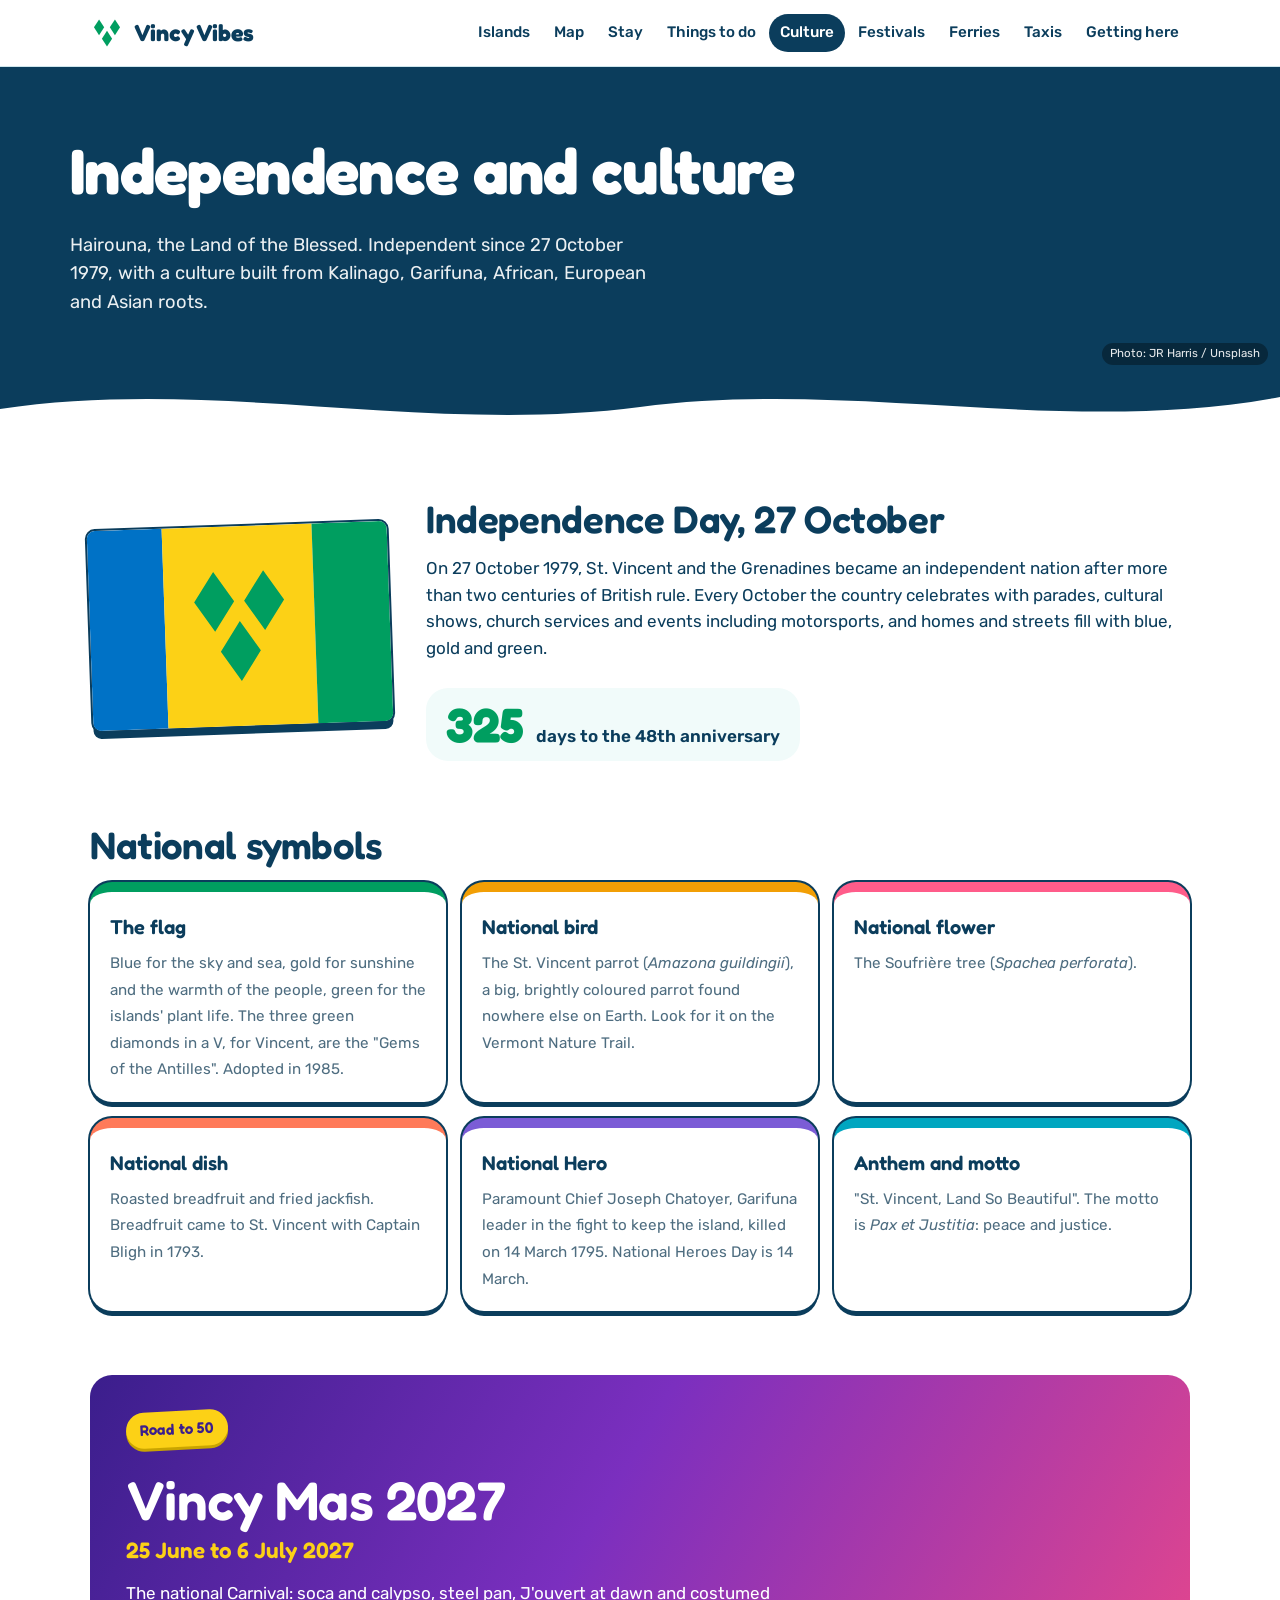
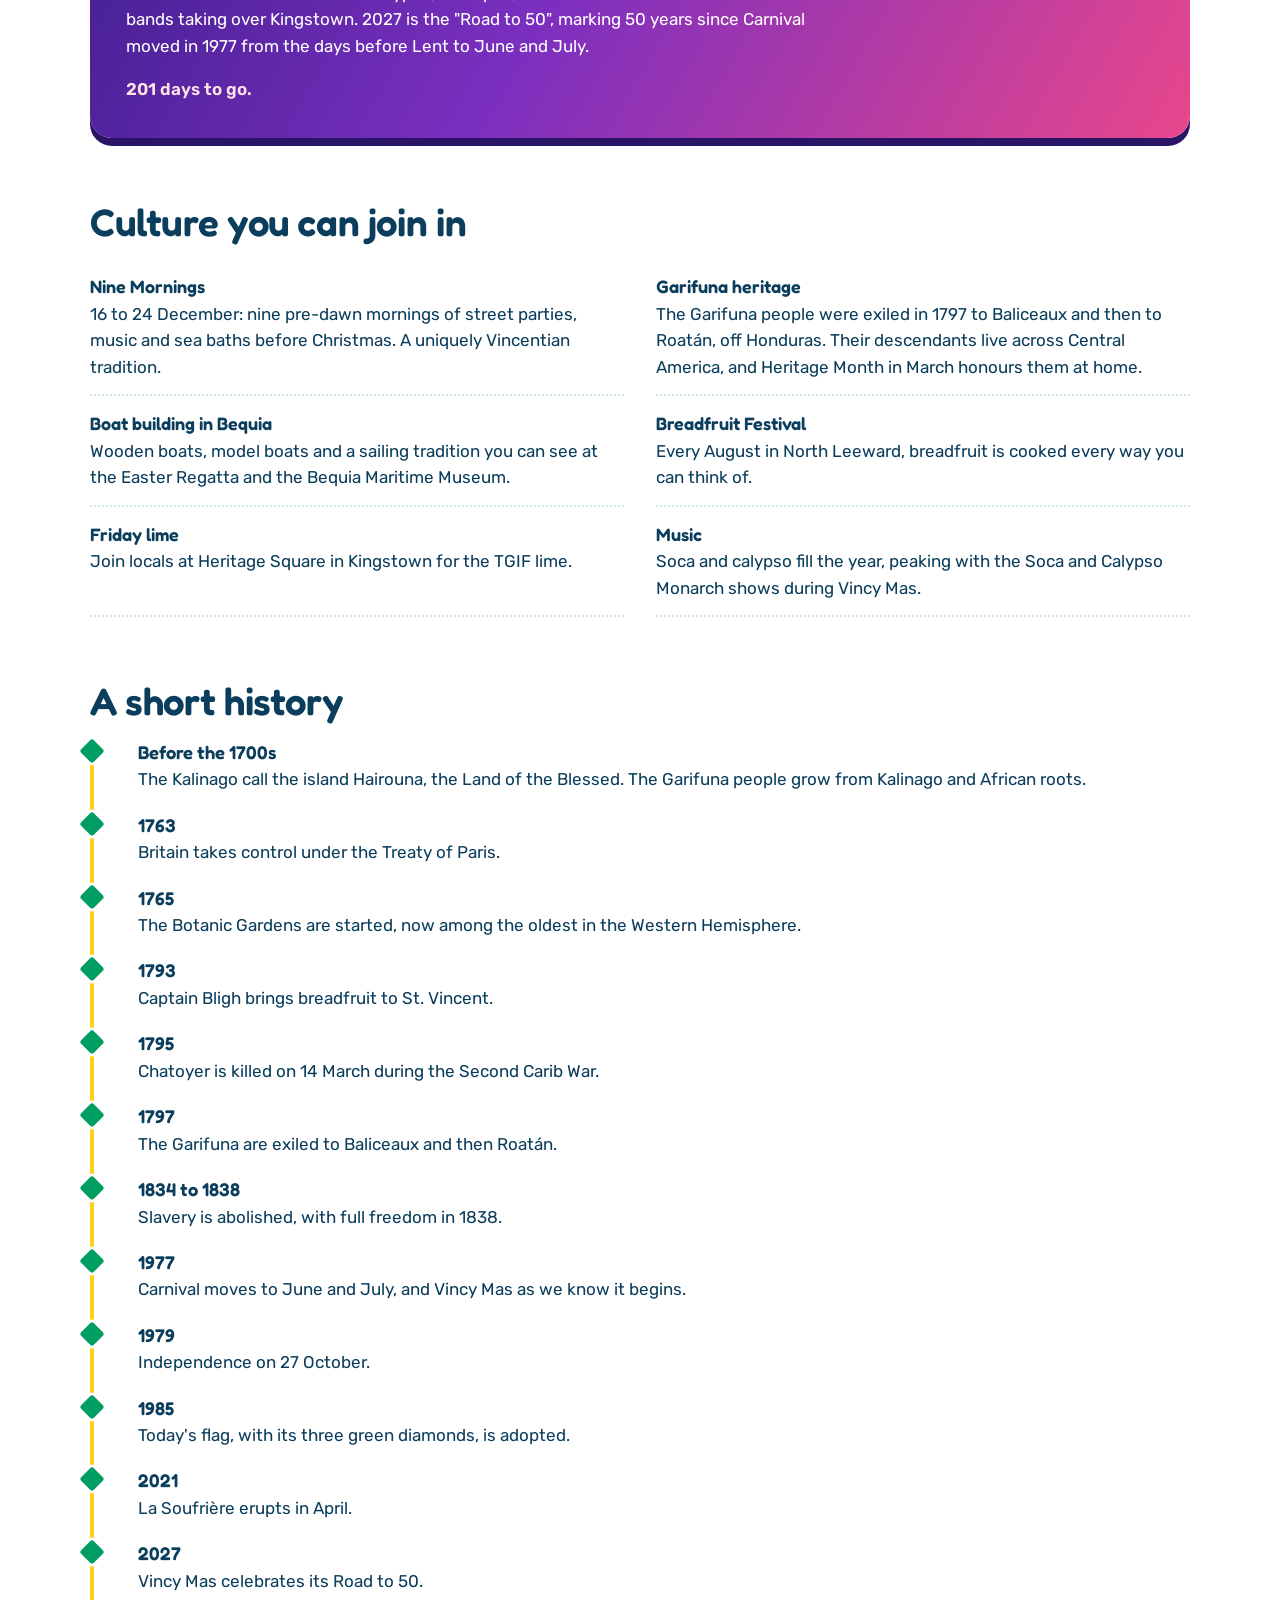
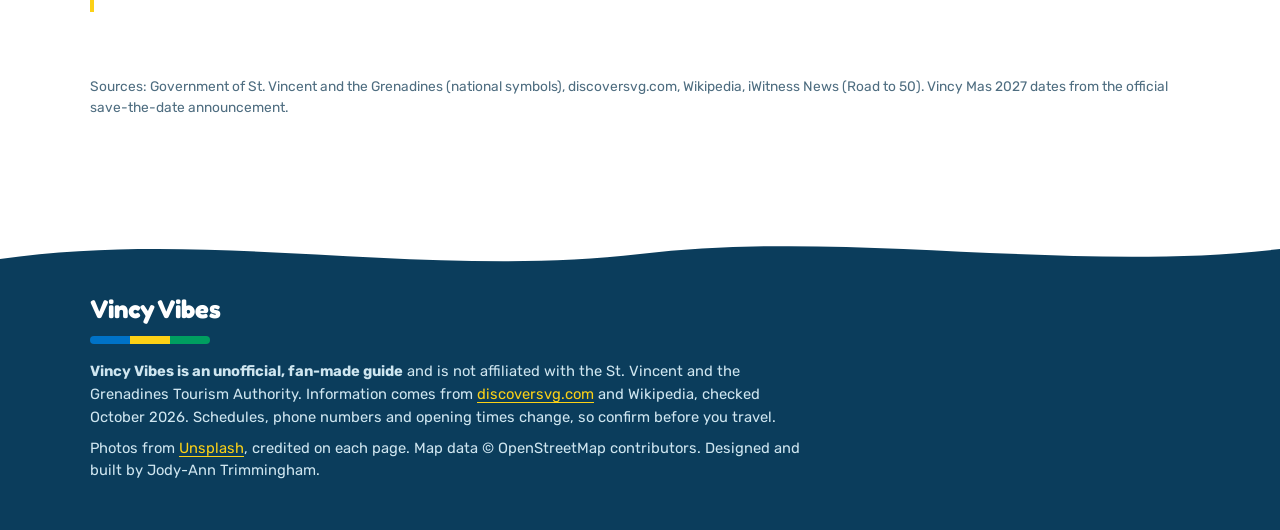
==== culture.html @ 3735dff2 "Photo headers, island bullets, independence and culture, Vincy Mas 2027" ====
<!DOCTYPE html>
<html lang="en">
<head>
  <meta charset="utf-8">
  <meta name="viewport" content="width=device-width, initial-scale=1">
  <title>Independence and culture · Vincy Vibes</title>
  <meta name="description" content="Independence Day, national symbols, Vincy Mas 2027 Road to 50, and the culture and history of St. Vincent and the Grenadines.">
  <link rel="icon" href="img/favicon.svg" type="image/svg+xml">
  <link rel="preconnect" href="https://fonts.googleapis.com">
  <link rel="preconnect" href="https://fonts.gstatic.com" crossorigin>
  <link rel="stylesheet" href="https://fonts.googleapis.com/css2?family=Fredoka:wght@500;600;700&family=Rubik:wght@400;500;600;700&display=swap">
  <link rel="stylesheet" href="css/style.css">
</head>
<body>
<header class="topbar">
  <div class="wrap topbar-inner">
    <a class="brand" href="index.html"><svg viewBox="0 0 30 30" aria-hidden="true"><path fill="#009E60" d="M8 3l4.5 7L8 17l-4.5-7z"/><path fill="#009E60" d="M22 3l4.5 7L22 17l-4.5-7z"/><path fill="#009E60" d="M15 13l4.5 7L15 27l-4.5-7z"/></svg>Vincy Vibes</a>
    <button type="button" class="menu-btn" aria-expanded="false" aria-controls="main-nav">Menu</button>
    <nav class="nav" id="main-nav" aria-label="Main"><a href="islands.html">Islands</a><a href="map.html">Map</a><a href="stay.html">Stay</a><a href="things-to-do.html">Things to do</a><a href="culture.html" aria-current="page">Culture</a><a href="festivals.html">Festivals</a><a href="ferries.html">Ferries</a><a href="taxis.html">Taxis</a><a href="getting-here.html">Getting here</a></nav>
  </div>
</header>
<main>
<div class="band-sea">
  <div class="page-band has-photo" style="--photo:url('https://images.unsplash.com/photo-1605287920853-8233b5395077?auto=format&fit=crop&w=1800&q=70')"><a class="photo-credit" href="https://unsplash.com/photos/AklpfxvdQuI" target="_blank" rel="noopener">Photo: JR Harris / Unsplash</a><div class="wrap page-head">
    <h1 id="page-title">Independence and culture</h1>
    <p class="lede" id="page-lede">Hairouna, the Land of the Blessed. Independent since 27 October 1979, with a culture built from Kalinago, Garifuna, African, European and Asian roots.</p>
  </div></div>
  <div class="wave-wrap"><svg class="wave" viewBox="0 0 1440 60" preserveAspectRatio="none" aria-hidden="true"><path fill="currentColor" d="M0,0 H1440 V22 C1200,62 960,4 720,32 C480,60 240,2 0,34 Z"/></svg></div>
</div>
<div class="wrap content">
  <section class="indep" aria-labelledby="indep-title">
    <div class="indep-flag"><svg class="flag" viewBox="0 0 300 200" role="img" aria-label="Flag of St. Vincent and the Grenadines"><rect width="75" height="200" fill="#0072C6"/><rect x="75" width="150" height="200" fill="#FCD116"/><rect x="225" width="75" height="200" fill="#009E60"/><path d="M125 45 l20 30 -20 30 -20 -30z M175 45 l20 30 -20 30 -20 -30z M150 95 l20 30 -20 30 -20 -30z" fill="#009E60"/></svg></div>
    <div>
      <h2 id="indep-title">Independence Day, 27 October</h2>
      <p>On 27 October 1979, St. Vincent and the Grenadines became an independent nation after more than two centuries of British rule. Every October the country celebrates with parades, cultural shows, church services and events including motorsports, and homes and streets fill with blue, gold and green.</p>
      <div class="indep-count" id="indep-count"></div>
    </div>
  </section>

  <section aria-labelledby="symbols-title">
    <h2 id="symbols-title">National symbols</h2>
    <ul class="symbols">
      <li style="--accent:#009E60"><strong>The flag</strong><span>Blue for the sky and sea, gold for sunshine and the warmth of the people, green for the islands' plant life. The three green diamonds in a V, for Vincent, are the "Gems of the Antilles". Adopted in 1985.</span></li>
      <li style="--accent:#F29F05"><strong>National bird</strong><span>The St. Vincent parrot (<em>Amazona guildingii</em>), a big, brightly coloured parrot found nowhere else on Earth. Look for it on the Vermont Nature Trail.</span></li>
      <li style="--accent:#FF5C8A"><strong>National flower</strong><span>The Soufrière tree (<em>Spachea perforata</em>).</span></li>
      <li style="--accent:#FF7A59"><strong>National dish</strong><span>Roasted breadfruit and fried jackfish. Breadfruit came to St. Vincent with Captain Bligh in 1793.</span></li>
      <li style="--accent:#7B5CD6"><strong>National Hero</strong><span>Paramount Chief Joseph Chatoyer, Garifuna leader in the fight to keep the island, killed on 14 March 1795. National Heroes Day is 14 March.</span></li>
      <li style="--accent:#00A6C0"><strong>Anthem and motto</strong><span>"St. Vincent, Land So Beautiful". The motto is <em>Pax et Justitia</em>: peace and justice.</span></li>
    </ul>
  </section>

  <section aria-labelledby="mas-title" class="mas">
    <span class="sticker">Road to 50</span>
    <h2 id="mas-title">Vincy Mas 2027</h2>
    <p class="mas-dates">25 June to 6 July 2027</p>
    <p>The national Carnival: soca and calypso, steel pan, J'ouvert at dawn and costumed bands taking over Kingstown. 2027 is the "Road to 50", marking 50 years since Carnival moved in 1977 from the days before Lent to June and July.</p>
    <p class="mas-count" id="mas-count"></p>
  </section>

  <section aria-labelledby="living-title">
    <h2 id="living-title">Culture you can join in</h2>
    <ul class="pick-list">
      <li><strong>Nine Mornings</strong>16 to 24 December: nine pre-dawn mornings of street parties, music and sea baths before Christmas. A uniquely Vincentian tradition.</li>
      <li><strong>Garifuna heritage</strong>The Garifuna people were exiled in 1797 to Baliceaux and then to Roatán, off Honduras. Their descendants live across Central America, and Heritage Month in March honours them at home.</li>
      <li><strong>Boat building in Bequia</strong>Wooden boats, model boats and a sailing tradition you can see at the Easter Regatta and the Bequia Maritime Museum.</li>
      <li><strong>Breadfruit Festival</strong>Every August in North Leeward, breadfruit is cooked every way you can think of.</li>
      <li><strong>Friday lime</strong>Join locals at Heritage Square in Kingstown for the TGIF lime.</li>
      <li><strong>Music</strong>Soca and calypso fill the year, peaking with the Soca and Calypso Monarch shows during Vincy Mas.</li>
    </ul>
  </section>

  <section aria-labelledby="time-title">
    <h2 id="time-title">A short history</h2>
    <ol class="timeline">
      <li><b>Before the 1700s</b>The Kalinago call the island Hairouna, the Land of the Blessed. The Garifuna people grow from Kalinago and African roots.</li>
      <li><b>1763</b>Britain takes control under the Treaty of Paris.</li>
      <li><b>1765</b>The Botanic Gardens are started, now among the oldest in the Western Hemisphere.</li>
      <li><b>1793</b>Captain Bligh brings breadfruit to St. Vincent.</li>
      <li><b>1795</b>Chatoyer is killed on 14 March during the Second Carib War.</li>
      <li><b>1797</b>The Garifuna are exiled to Baliceaux and then Roatán.</li>
      <li><b>1834 to 1838</b>Slavery is abolished, with full freedom in 1838.</li>
      <li><b>1977</b>Carnival moves to June and July, and Vincy Mas as we know it begins.</li>
      <li><b>1979</b>Independence on 27 October.</li>
      <li><b>1985</b>Today's flag, with its three green diamonds, is adopted.</li>
      <li><b>2021</b>La Soufrière erupts in April.</li>
      <li><b>2027</b>Vincy Mas celebrates its Road to 50.</li>
    </ol>
  </section>
  <p class="footnote">Sources: Government of St. Vincent and the Grenadines (national symbols), discoversvg.com, Wikipedia, iWitness News (Road to 50). Vincy Mas 2027 dates from the official save-the-date announcement.</p>
</div>

</main>
<svg class="footer-wave" viewBox="0 0 1440 50" preserveAspectRatio="none" aria-hidden="true"><path fill="#0B3D5C" d="M0,30 C240,0 480,50 720,25 C960,0 1200,45 1440,20 L1440,50 L0,50 Z"/></svg>
<footer class="footer">
  <div class="wrap">
    <span class="brand-foot">Vincy Vibes</span>
    <div class="stripe" aria-hidden="true"><span class="s-blue"></span><span class="s-gold"></span><span class="s-green"></span></div>
    <p><strong>Vincy Vibes is an unofficial, fan-made guide</strong> and is not affiliated with the St. Vincent and the Grenadines Tourism Authority. Information comes from <a href="https://discoversvg.com/">discoversvg.com</a> and Wikipedia, checked October 2026. Schedules, phone numbers and opening times change, so confirm before you travel.</p>
    <p>Photos from <a href="https://unsplash.com/">Unsplash</a>, credited on each page. Map data &copy; OpenStreetMap contributors. Designed and built by Jody-Ann Trimmingham.</p>
  </div>
</footer>
<script src="js/data/islands.js"></script>
<script src="js/data/photos.js"></script>
<script src="js/site.js"></script>
<script src="js/culture.js"></script>
</body>
</html>
---- css/style.css ----
/* Vincy Vibes, Phase 2: sunny, bubbly and island-bright.
   Base: deep sea navy + flag gold. Each island has its own colour (see js/data/islands.js). */
:root {
  --sea: #0B3D5C;
  --sea-2: #12547D;
  --gold: #FCD116;
  --mango: #FFB627;
  --hibiscus: #FF5C8A;
  --lagoon: #00A6C0;
  --leaf: #00A86B;
  --leaf-dark: #00804F;
  --purple: #7B5CD6;
  --sky: #DDF5FA;
  --foam: #F1FBFA;
  --line: #CFE6EC;
  --muted: #4E6D80;
  --white: #FFFFFF;
  --link: #0070B8;
  --warn-bg: #FFF4C7;
  --accent: var(--lagoon);        /* overridden per page / per island */
  --r-s: 10px;
  --r-l: 22px;
  --wrap: 1140px;
  --display: "Fredoka", "Rubik", system-ui, sans-serif;
  --body: "Rubik", system-ui, -apple-system, "Segoe UI", sans-serif;
}

*, *::before, *::after { box-sizing: border-box; }
html { -webkit-text-size-adjust: 100%; scroll-behavior: smooth; }
body { margin: 0; font-family: var(--body); font-size: 17px; line-height: 1.55; color: var(--sea); background: var(--white); }
img { max-width: 100%; display: block; }
a { color: var(--link); text-underline-offset: 3px; }
a:hover { color: var(--sea-2); }
:focus-visible { outline: 3px solid var(--hibiscus); outline-offset: 2px; border-radius: 4px; }

h1, h2, h3 { font-family: var(--display); line-height: 1.08; margin: 0 0 .4em; font-weight: 600; letter-spacing: -0.01em; }
h1 { font-size: clamp(2.6rem, 6.5vw, 4.6rem); font-weight: 700; }
h2 { font-size: clamp(1.7rem, 3.4vw, 2.4rem); }
h3 { font-size: 1.25rem; font-weight: 600; }
p { margin: 0 0 1em; }
.lede { font-size: 1.15rem; color: var(--muted); max-width: 58ch; }
.muted { color: var(--muted); }
.small { font-size: .88rem; }
.wrap { max-width: var(--wrap); margin: 0 auto; padding: 0 20px; }
main { display: block; }
section { margin: 64px 0; }
.sr-only { position: absolute; width: 1px; height: 1px; padding: 0; margin: -1px; overflow: hidden; clip: rect(0,0,0,0); white-space: nowrap; border: 0; }

/* ---------- Header ---------- */
.topbar { background: var(--white); position: sticky; top: 0; z-index: 1000; box-shadow: 0 1px 0 var(--line); }
.topbar-inner { display: flex; align-items: center; justify-content: space-between; gap: 16px; min-height: 66px; }
.brand { display: flex; align-items: center; gap: 10px; text-decoration: none; color: var(--sea); font-family: var(--display); font-weight: 700; font-size: 1.45rem; }
.brand svg { width: 34px; height: 34px; flex: none; }
.brand:hover { color: var(--sea); }
.nav { display: flex; gap: 2px; flex-wrap: wrap; justify-content: flex-end; }
.nav a { text-decoration: none; color: var(--sea); font-weight: 500; font-size: .95rem; padding: 7px 11px; border-radius: 999px; }
.nav a:hover { background: var(--foam); color: var(--sea); }
.nav a[aria-current="page"] { background: var(--sea); color: var(--white); }
.menu-btn { display: none; font: inherit; font-weight: 600; border: 2px solid var(--sea); background: var(--white); color: var(--sea); border-radius: 999px; padding: 6px 14px; cursor: pointer; }

/* ---------- Buttons ---------- */
.btn { display: inline-flex; align-items: center; gap: 8px; justify-content: center; font: inherit; font-weight: 600; font-size: 1rem; padding: 12px 22px; border-radius: 999px; border: 0; background: var(--sea); color: var(--white); text-decoration: none; cursor: pointer; box-shadow: 0 4px 0 #062A40; transition: transform .1s, box-shadow .1s; }
.btn:hover { color: var(--white); background: var(--sea-2); }
.btn:active { transform: translateY(3px); box-shadow: 0 1px 0 #062A40; }
.btn-gold { background: var(--gold); color: var(--sea); box-shadow: 0 4px 0 #C9A400; }
.btn-gold:hover { background: #FFE04D; color: var(--sea); }
.btn-gold:active { box-shadow: 0 1px 0 #C9A400; }
.btn-quiet { background: var(--white); color: var(--sea); box-shadow: inset 0 0 0 2px var(--sea), 0 4px 0 var(--sea); }
.btn-quiet:hover { background: var(--foam); color: var(--sea); }
.btn-small { padding: 7px 14px; font-size: .88rem; box-shadow: 0 3px 0 #062A40; }
.btn[disabled] { opacity: .65; cursor: wait; }

/* ---------- Waves ---------- */
.wave { display: block; width: 100%; height: 60px; }
.wave-top { margin-bottom: -1px; }

/* ---------- Home hero ---------- */
.hero-band { background: linear-gradient(180deg, #CFF1F8 0%, #EAFAFC 70%, #FFFFFF 100%); position: relative; overflow: hidden; }
.hero-band .sun { position: absolute; width: 380px; height: 380px; border-radius: 50%; background: radial-gradient(circle, #FFE45C 0%, #FCD116 55%, rgba(252,209,22,0) 72%); right: -60px; top: -90px; opacity: .9; }
.hero { position: relative; display: grid; grid-template-columns: minmax(0, 1.15fr) minmax(0, .85fr); gap: 40px; align-items: start; padding-top: 52px; padding-bottom: 10px; }
.hero h1 { max-width: 12ch; color: var(--sea); }
.hero .lede { color: #2F5871; margin-bottom: 26px; }
.hero-actions { display: flex; gap: 12px; flex-wrap: wrap; }
.sticker { display: inline-block; font-family: var(--display); font-weight: 600; font-size: .95rem; background: var(--hibiscus); color: var(--white); padding: 6px 14px; border-radius: 999px; transform: rotate(-3deg); margin-bottom: 18px; box-shadow: 0 3px 0 #C7325E; }
.sea-scene { position: relative; height: 120px; margin-top: 10px; }
.sea-scene svg.waves { position: absolute; bottom: 0; left: 0; width: 100%; height: 120px; }
.boat { position: absolute; bottom: 52px; left: -80px; width: 64px; height: 64px; animation: sail 38s linear infinite; }
.boat svg { width: 100%; height: 100%; animation: bob 3s ease-in-out infinite; }
@keyframes sail { from { left: -80px; } to { left: calc(100% + 20px); } }
@keyframes bob { 0%, 100% { transform: translateY(0) rotate(-2deg); } 50% { transform: translateY(5px) rotate(2deg); } }

/* The island chain: Phase 1 list with island-themed bullets */
.chain { list-style: none; margin: 0; padding: 4px 0; position: relative; }
.chain::before { content: ""; position: absolute; left: 21px; top: 26px; bottom: 26px; border-left: 3px dashed var(--lagoon); opacity: .6; }
.chain li { position: relative; padding-left: 60px; min-height: 52px; }
.chain a { display: block; padding: 7px 10px; margin-left: -10px; border-radius: var(--r-s); text-decoration: none; color: var(--sea); }
.chain a:hover { background: var(--foam); }
.chain .stop-name { font-family: var(--display); font-weight: 600; font-size: 1.15rem; display: block; line-height: 1.2; }
.chain .stop-tag { color: var(--muted); font-size: .9rem; display: block; line-height: 1.35; }
.chain .isl-icon { position: absolute; left: 0; top: 3px; width: 44px; height: 44px; background: var(--white); border-radius: 50%; }
.chain li:hover .isl-icon { transform: rotate(-8deg) scale(1.08); transition: transform .2s; }
.chain li.main .stop-name { font-size: 1.35rem; }

/* ---------- Next ferry with sailing boat ---------- */
.ferry-card { background: var(--sea); color: var(--white); border-radius: var(--r-l); padding: 28px 30px 24px; position: relative; overflow: hidden; }
.ferry-top { display: flex; justify-content: space-between; align-items: flex-start; gap: 18px; flex-wrap: wrap; }
.ferry-card h2 { font-size: 1.15rem; font-family: var(--body); font-weight: 500; color: #BFE3F0; margin: 0 0 6px; }
.ferry-card .when { font-family: var(--display); font-size: clamp(2.6rem, 6vw, 3.6rem); font-weight: 700; line-height: 1; color: var(--gold); }
.ferry-card .detail { margin: 8px 0 0; color: #E2F2F8; }
.ferry-card .after { margin: 4px 0 0; color: #9CC7DA; font-size: .92rem; }
.route-track { position: relative; height: 54px; margin-top: 22px; }
.route-track .line { position: absolute; left: 34px; right: 34px; top: 36px; border-top: 3px dashed rgba(255,255,255,.35); }
.route-track .port { position: absolute; top: 30px; font-size: .8rem; font-weight: 600; color: #BFE3F0; }
.route-track .port::before { content: ""; display: block; width: 14px; height: 14px; border-radius: 50%; background: var(--gold); margin-bottom: 6px; }
.route-track .port.from { left: 28px; }
.route-track .port.to { right: 28px; text-align: right; }
.route-track .port.to::before { margin-left: auto; }
.route-track .ferry-boat { position: absolute; top: 2px; width: 46px; height: 34px; transform: translateX(-50%); transition: left .8s ease; }
.dir-switch { display: inline-flex; background: rgba(255,255,255,.12); border-radius: 999px; padding: 4px; }
.dir-switch button { font: inherit; font-weight: 600; font-size: .9rem; border: 0; background: transparent; color: var(--white); padding: 8px 14px; border-radius: 999px; cursor: pointer; }
.dir-switch button[aria-pressed="true"] { background: var(--gold); color: var(--sea); }

/* ---------- Did you know ---------- */
.fact-card { background: var(--hibiscus); color: var(--white); border-radius: var(--r-l); padding: 30px; display: grid; grid-template-columns: auto minmax(0, 1fr) auto; gap: 22px; align-items: center; box-shadow: 0 8px 0 #C7325E; }
.fact-card .bubble { width: 64px; height: 64px; border-radius: 50%; background: var(--white); color: var(--hibiscus); display: grid; place-items: center; font-family: var(--display); font-weight: 700; font-size: 2rem; }
.fact-card h2 { font-size: 1.1rem; font-family: var(--body); font-weight: 600; margin: 0 0 4px; color: #FFE1EA; }
.fact-card .fact { font-family: var(--display); font-size: clamp(1.25rem, 2.6vw, 1.6rem); font-weight: 500; line-height: 1.25; margin: 0; }
.fact-card .btn { background: var(--white); color: var(--hibiscus); box-shadow: 0 4px 0 #C7325E; }

/* ---------- Explore tiles ---------- */
.tiles { display: grid; grid-template-columns: repeat(4, minmax(0, 1fr)); grid-auto-rows: minmax(170px, auto); gap: 16px; }
.tile { border-radius: var(--r-l); padding: 22px; text-decoration: none; color: var(--white); display: flex; flex-direction: column; justify-content: space-between; position: relative; overflow: hidden; transition: transform .15s; }
.tile:hover { transform: translateY(-3px) rotate(-.4deg); color: var(--white); }
.tile h3 { font-size: 1.5rem; margin: 0; }
.tile p { margin: 6px 0 0; font-size: .95rem; opacity: .95; }
.tile svg { width: 44px; height: 44px; }
.tile.big { grid-column: span 2; grid-row: span 2; }
.tile.big h3 { font-size: 2.2rem; }
.tile.big svg { width: 70px; height: 70px; }
.t-sea { background: var(--sea); }
.t-pink { background: var(--hibiscus); }
.t-mango { background: var(--mango); color: var(--sea); }
.t-mango:hover { color: var(--sea); }
.t-leaf { background: var(--leaf); }
.t-lagoon { background: var(--lagoon); }
.t-purple { background: var(--purple); }

/* ---------- Notices and quick facts ---------- */
.notice { background: var(--warn-bg); border: 2px solid var(--sea); padding: 16px 20px; border-radius: var(--r-l); box-shadow: 0 5px 0 var(--sea); }
.notice p:last-child { margin: 0; }
.facts-row { display: grid; grid-template-columns: repeat(4, minmax(0, 1fr)); gap: 16px; margin: 0; }
.facts-row > div { background: var(--foam); border-radius: var(--r-l); padding: 18px 20px; }
.facts-row dt { font-family: var(--display); font-weight: 600; font-size: 1.2rem; margin-bottom: 4px; }
.facts-row dd { margin: 0; color: var(--muted); font-size: .95rem; }

/* ---------- Page heads (coloured band + wave) ---------- */
.page-band { background: var(--accent); color: var(--white); }
.page-band .page-head { padding: 46px 0 6px; }
.page-band h1 { font-size: clamp(2.4rem, 5.5vw, 4rem); color: var(--white); }
.page-band .lede { color: rgba(255,255,255,.92); }
.page-band a { color: var(--white); }
.page-band .crumb { display: inline-block; font-weight: 600; margin-bottom: 8px; }
.page-band + .wave-wrap svg { display: block; }
.wave-wrap { line-height: 0; }
.band-sea { --accent: var(--sea); }
.band-pink { --accent: var(--hibiscus); }
.band-leaf { --accent: var(--leaf); }
.band-lagoon { --accent: var(--lagoon); }
.band-purple { --accent: var(--purple); }
.band-mango { --accent: var(--mango); }
.band-mango, .band-mango h1, .band-mango a, .band-mango .lede { color: var(--sea); }
.content { padding-bottom: 56px; }

/* ---------- Islands list ---------- */
.island-list { list-style: none; padding: 0; margin: 0; display: grid; grid-template-columns: repeat(2, minmax(0, 1fr)); gap: 18px; }
.island-list > li { border-radius: var(--r-l); padding: 24px; background: var(--white); box-shadow: 0 0 0 2px var(--sea), 0 6px 0 var(--sea); position: relative; overflow: hidden; }
.island-list > li::before { content: ""; position: absolute; left: 0; top: 0; right: 0; height: 10px; background: var(--accent); }
.island-list h2 { font-size: 1.7rem; margin: 8px 0 4px; }
.island-list h2 a { color: var(--sea); text-decoration: none; }
.island-list h2 a:hover { color: var(--accent); }
.island-list .tag { color: var(--muted); font-weight: 500; margin-bottom: 10px; }
.island-list .go { font-weight: 600; }
.pill { display: inline-block; font-family: var(--body); font-size: .78rem; font-weight: 600; padding: 3px 10px; border-radius: 999px; background: var(--warn-bg); color: #6B5200; border: 1.5px solid #E2BC2B; vertical-align: middle; }

/* ---------- Island detail ---------- */
.island-grid { display: grid; grid-template-columns: minmax(0, 1.4fr) minmax(0, 1fr); gap: 40px; align-items: start; }
.say-it { display: inline-block; background: var(--white); color: var(--sea); font-weight: 600; padding: 4px 12px; border-radius: 999px; margin-top: 6px; }
.fact-list { margin: 0 0 8px; display: grid; grid-template-columns: repeat(2, minmax(0, 1fr)); gap: 12px; padding: 0; }
.fact-list > div { background: var(--foam); border-radius: var(--r-s); padding: 12px 14px; }
.fact-list dt { font-size: .82rem; color: var(--muted); font-weight: 500; }
.fact-list dd { margin: 2px 0 0; font-family: var(--display); font-weight: 600; font-size: 1.08rem; }
.highlights { list-style: none; padding: 0; margin: 0; counter-reset: none; }
.highlights li { padding: 14px 0 14px 34px; border-bottom: 2px dotted var(--line); position: relative; }
.highlights li::before { content: ""; position: absolute; left: 4px; top: 20px; width: 16px; height: 16px; background: var(--accent); transform: rotate(45deg); border-radius: 3px; }
.highlights li:last-child { border-bottom: 0; }
.highlights strong { display: block; font-family: var(--display); font-weight: 600; font-size: 1.15rem; margin-bottom: 2px; }
.island-nav { display: flex; justify-content: space-between; gap: 12px; margin-top: 40px; padding-top: 20px; border-top: 2px dotted var(--line); }
.island-nav a { font-weight: 600; }
.mini-map { height: 320px; border-radius: var(--r-l); box-shadow: 0 0 0 2px var(--sea); }
.sidebar-box { background: var(--foam); border-radius: var(--r-l); padding: 22px; margin-top: 18px; }
.sidebar-box h3 { margin-bottom: 8px; }
.sidebar-box p:last-child { margin: 0; }

/* ---------- Map page ---------- */
.map-layout { display: grid; grid-template-columns: 340px minmax(0, 1fr); border-radius: var(--r-l); overflow: hidden; height: 74vh; min-height: 520px; box-shadow: 0 0 0 2px var(--sea), 0 8px 0 var(--sea); }
.map-panel { overflow-y: auto; padding: 18px; background: var(--foam); }
#map { height: 100%; width: 100%; }
.chips { display: flex; flex-wrap: wrap; gap: 6px; margin: 12px 0 16px; }
.chip { font: inherit; font-size: .85rem; font-weight: 600; padding: 6px 12px; border-radius: 999px; border: 2px solid var(--sea); background: var(--white); color: var(--sea); cursor: pointer; display: inline-flex; align-items: center; gap: 6px; }
.chip .swatch { width: 11px; height: 11px; border-radius: 50%; }
.chip[aria-pressed="true"] { background: var(--sea); color: var(--white); }
.chip[aria-pressed="false"] { opacity: .55; }
.place-list { list-style: none; padding: 0; margin: 0; }
.place-list li { padding: 10px 0; border-bottom: 2px dotted var(--line); }
.place-list button.linklike { font: inherit; font-weight: 600; color: var(--sea); background: none; border: 0; padding: 0; cursor: pointer; text-align: left; }
.place-list button.linklike:hover { color: var(--link); }
.place-list .dist { float: right; font-weight: 700; color: var(--leaf-dark); font-size: .9rem; }
.place-list .meta { font-size: .85rem; color: var(--muted); }
.locate-status { font-size: .9rem; margin: 10px 0 0; }
.popup h3 { font-size: 1.05rem; margin: 0 0 4px; }
.popup p { margin: 0 0 8px; font-size: .9rem; }
.coords { font-variant-numeric: tabular-nums; font-size: .85rem; color: var(--muted); }
.popup-actions { display: flex; gap: 6px; flex-wrap: wrap; margin-top: 8px; }
.popup-actions a { font-size: .82rem; font-weight: 600; padding: 5px 11px; border-radius: 999px; border: 2px solid var(--sea); color: var(--sea); text-decoration: none; }
.popup-actions a.primary { background: var(--sea); color: var(--white); }
.approx-note { font-size: .78rem; color: var(--muted); }
.leaflet-container { font-family: var(--body); }
.leaflet-popup-content-wrapper { border-radius: 16px; }
.you-are-here { background: var(--hibiscus); border: 3px solid var(--white); border-radius: 50%; box-shadow: 0 0 0 6px rgba(255,92,138,.3); }

/* ---------- Search, filters ---------- */
.search-bar { display: flex; gap: 10px; flex-wrap: wrap; align-items: center; margin: 22px 0 8px; }
.search-bar input[type=search] { flex: 1 1 260px; font: inherit; padding: 13px 18px; border: 2px solid var(--sea); border-radius: 999px; background: var(--white); }
.search-bar input[type=search]:focus { outline: none; box-shadow: 0 0 0 4px rgba(0,166,192,.3); }
.seg { display: inline-flex; flex-wrap: wrap; gap: 4px; background: var(--foam); border-radius: 999px; padding: 4px; }
.seg button { font: inherit; font-weight: 600; font-size: .9rem; border: 0; background: transparent; color: var(--sea); padding: 8px 14px; border-radius: 999px; cursor: pointer; }
.seg button[aria-pressed="true"] { background: var(--sea); color: var(--white); }
select.filter { font: inherit; font-weight: 600; padding: 10px 14px; border: 2px solid var(--sea); border-radius: 999px; background: var(--white); color: var(--sea); }
.result-count { color: var(--muted); font-size: .92rem; margin: 8px 0 14px; }
.empty { padding: 24px 0; color: var(--muted); list-style: none; }

/* ---------- Taxis ---------- */
.taxi-list { list-style: none; padding: 0; margin: 0; columns: 2; column-gap: 40px; }
.taxi-list li { break-inside: avoid; display: flex; justify-content: space-between; align-items: center; gap: 12px; padding: 10px 0; border-bottom: 2px dotted var(--line); }
.taxi-list .who { font-weight: 600; }
.taxi-list .where { display: block; font-size: .8rem; color: var(--muted); font-weight: 400; }
.calls { display: flex; gap: 6px; flex-wrap: wrap; justify-content: flex-end; }
.calls a { font-variant-numeric: tabular-nums; font-size: .88rem; font-weight: 600; white-space: nowrap; padding: 6px 12px; border-radius: 999px; background: var(--leaf); color: var(--white); text-decoration: none; }
.calls a:hover { background: var(--leaf-dark); color: var(--white); }
.calls a.web { background: var(--white); color: var(--sea); box-shadow: inset 0 0 0 2px var(--sea); }

/* ---------- Stay cards ---------- */
.stay-grid { list-style: none; padding: 0; margin: 0; display: grid; grid-template-columns: repeat(3, minmax(0, 1fr)); gap: 16px; }
.stay { background: var(--white); border-radius: var(--r-l); padding: 20px; box-shadow: 0 0 0 2px var(--sea), 0 5px 0 var(--sea); display: flex; flex-direction: column; gap: 6px; }
.stay h3 { margin: 0; font-size: 1.2rem; }
.stay .where { color: var(--muted); font-size: .92rem; }
.stay .calls { justify-content: flex-start; margin-top: auto; padding-top: 10px; }
.type-tag { align-self: flex-start; font-size: .78rem; font-weight: 700; padding: 3px 10px; border-radius: 999px; color: var(--white); background: var(--accent); }

/* ---------- Things to do ---------- */
.progress { display: flex; align-items: center; gap: 16px; flex-wrap: wrap; background: var(--foam); border-radius: var(--r-l); padding: 16px 20px; margin: 22px 0 10px; }
.progress .count { font-family: var(--display); font-weight: 700; font-size: 1.6rem; }
.progress .bar { flex: 1 1 200px; height: 14px; background: var(--white); border-radius: 999px; box-shadow: inset 0 0 0 2px var(--sea); overflow: hidden; }
.progress .bar span { display: block; height: 100%; width: 0; background: linear-gradient(90deg, var(--leaf), var(--lagoon)); transition: width .4s ease; }
.postcards { list-style: none; padding: 0; margin: 0; display: grid; grid-template-columns: repeat(3, minmax(0, 1fr)); gap: 16px; }
.postcard { position: relative; background: var(--white); border-radius: 14px; padding: 18px 18px 16px 18px; box-shadow: 0 0 0 2px var(--sea), 0 5px 0 var(--sea); border-top: 8px solid var(--accent); }
.postcard:nth-child(3n+1) { transform: rotate(-.6deg); }
.postcard:nth-child(3n+2) { transform: rotate(.5deg); }
.postcard h3 { font-size: 1.12rem; margin: 0 0 4px; padding-right: 40px; }
.postcard p { margin: 0 0 6px; font-size: .93rem; color: var(--muted); }
.postcard .where { font-size: .8rem; font-weight: 600; color: var(--sea); }
.postcard.done { background: #ECFBF3; }
.postcard.done h3 { text-decoration: line-through; text-decoration-color: var(--leaf); text-decoration-thickness: 3px; }
.tick { position: absolute; top: 12px; right: 12px; width: 34px; height: 34px; border-radius: 50%; border: 2px solid var(--sea); background: var(--white); cursor: pointer; display: grid; place-items: center; padding: 0; }
.tick svg { width: 18px; height: 18px; opacity: 0; }
.tick[aria-pressed="true"] { background: var(--leaf); border-color: var(--leaf); }
.tick[aria-pressed="true"] svg { opacity: 1; }
.pick-list { list-style: none; padding: 0; margin: 0; display: grid; grid-template-columns: repeat(2, minmax(0, 1fr)); gap: 0 32px; }
.pick-list li { padding: 14px 0; border-bottom: 2px dotted var(--line); }
.pick-list strong { font-family: var(--display); font-weight: 600; font-size: 1.12rem; display: block; }
.section-head { display: flex; align-items: center; gap: 14px; flex-wrap: wrap; }
.section-head .sticker { margin: 0 0 10px; }

/* ---------- Festivals ---------- */
.coming-up { background: var(--purple); color: var(--white); border-radius: var(--r-l); padding: 26px 30px; box-shadow: 0 8px 0 #5A3FB0; display: flex; justify-content: space-between; align-items: center; gap: 20px; flex-wrap: wrap; }
.coming-up h2 { font-family: var(--body); font-size: 1.05rem; font-weight: 500; color: #E3DAFF; margin: 0 0 4px; }
.coming-up .name { font-family: var(--display); font-size: clamp(1.8rem, 4vw, 2.6rem); font-weight: 700; line-height: 1.05; }
.coming-up .days { font-family: var(--display); font-size: clamp(2.4rem, 6vw, 3.6rem); font-weight: 700; color: var(--gold); line-height: 1; text-align: right; }
.coming-up .days small { display: block; font-size: 1rem; color: #E3DAFF; font-weight: 500; }
.months { list-style: none; padding: 0; margin: 28px 0 8px; display: grid; grid-template-columns: repeat(13, minmax(0, 1fr)); gap: 6px; }
.months button { width: 100%; font: inherit; font-weight: 600; font-size: .85rem; padding: 12px 0 8px; border-radius: 12px; border: 2px solid var(--sea); background: var(--white); color: var(--sea); cursor: pointer; position: relative; }
.months button .n { display: block; font-size: .7rem; color: var(--muted); font-weight: 500; margin-top: 2px; }
.months button.has { background: var(--foam); }
.months button[aria-pressed="true"] { background: var(--sea); color: var(--white); }
.months button[aria-pressed="true"] .n { color: #BFE3F0; }
.months button.now::after { content: ""; position: absolute; top: -6px; right: -4px; width: 12px; height: 12px; border-radius: 50%; background: var(--hibiscus); border: 2px solid var(--white); }
.fest-list { list-style: none; padding: 0; margin: 0; display: grid; grid-template-columns: repeat(2, minmax(0, 1fr)); gap: 16px; }
.fest { border-radius: var(--r-l); padding: 22px; background: var(--white); box-shadow: 0 0 0 2px var(--sea), 0 5px 0 var(--sea); position: relative; padding-left: 26px; }
.fest::before { content: ""; position: absolute; left: 0; top: 18px; bottom: 18px; width: 8px; border-radius: 0 6px 6px 0; background: var(--accent); }
.fest h3 { margin: 0 0 2px; font-size: 1.3rem; }
.fest .when { font-weight: 600; color: var(--sea-2); margin-bottom: 6px; font-size: .95rem; }
.fest p { margin: 0; color: var(--muted); }
.fest.big { grid-column: span 2; background: linear-gradient(120deg, #FFF6D6, #FFE3EC); }
.fest.big h3 { font-size: 1.8rem; }

/* ---------- Ferries ---------- */
.departures { list-style: none; padding: 0; margin: 14px 0 0; }
.departures li { display: grid; grid-template-columns: 120px minmax(0, 1fr) auto; gap: 14px; align-items: baseline; padding: 12px 0; border-bottom: 2px dotted var(--line); }
.departures .t { font-family: var(--display); font-size: 1.5rem; font-weight: 700; font-variant-numeric: tabular-nums; }
.departures .in { color: var(--leaf-dark); font-weight: 700; white-space: nowrap; }
.timetable { width: 100%; border-collapse: collapse; font-variant-numeric: tabular-nums; margin: 10px 0 26px; }
.timetable th, .timetable td { text-align: left; padding: 10px 12px 10px 0; border-bottom: 2px dotted var(--line); vertical-align: top; }
.timetable thead th { font-family: var(--display); font-weight: 600; border-bottom: 2px solid var(--sea); }
.timetable td.times { word-spacing: 6px; }
.route-stops { color: var(--muted); }
.table-scroll { overflow-x: auto; }
.footnote { font-size: .86rem; color: var(--muted); }

/* ---------- Getting here ---------- */
.two-col { display: grid; grid-template-columns: minmax(0, 1fr) minmax(0, 1fr); gap: 40px; }
.plain-list { padding-left: 20px; }
.plain-list li { margin-bottom: 6px; }

/* ---------- Footer ---------- */
.footer { background: var(--sea); color: #CFE6F0; padding: 10px 0 40px; font-size: .92rem; margin-top: 40px; }
.footer-wave { display: block; width: 100%; height: 50px; background: var(--white); }
.footer a { color: var(--gold); }
.footer p { margin: 0 0 8px; max-width: 80ch; }
.footer .brand-foot { font-family: var(--display); font-weight: 700; font-size: 1.6rem; color: var(--white); margin-bottom: 8px; display: block; }
.footer .stripe { display: flex; height: 8px; width: 120px; margin-bottom: 16px; border-radius: 4px; overflow: hidden; }
.footer .stripe span { flex: 1; }
.s-blue { background: #0072C6; }
.s-gold { background: var(--gold); }
.s-green { background: #009E60; }

/* ---------- Responsive ---------- */
@media (max-width: 960px) {
  .hero, .island-grid, .two-col { grid-template-columns: 1fr; gap: 28px; }
  .tiles { grid-template-columns: repeat(2, minmax(0, 1fr)); }
  .tile.big { grid-column: span 2; grid-row: span 1; }
  .facts-row { grid-template-columns: repeat(2, minmax(0, 1fr)); }
  .map-layout { grid-template-columns: 1fr; height: auto; }
  #map { height: 60vh; min-height: 380px; order: -1; }
  .taxi-list { columns: 1; }
  .stay-grid, .postcards { grid-template-columns: repeat(2, minmax(0, 1fr)); }
  .months { grid-template-columns: repeat(7, minmax(0, 1fr)); }
  .fact-card { grid-template-columns: auto minmax(0, 1fr); }
  .fact-card .btn { grid-column: 1 / -1; justify-self: start; }
}
@media (max-width: 760px) {
  .menu-btn { display: inline-block; }
  .nav { display: none; position: absolute; left: 0; right: 0; top: 100%; background: var(--white); padding: 10px 16px 16px; box-shadow: 0 8px 0 rgba(11,61,92,.08), 0 1px 0 var(--line); flex-direction: column; align-items: stretch; }
  .nav.open { display: flex; }
  .nav a { padding: 11px 14px; font-size: 1.05rem; }
  .island-list, .fest-list, .pick-list { grid-template-columns: 1fr; }
  .fest.big { grid-column: auto; }
}
@media (max-width: 600px) {
  body { font-size: 16px; }
  section { margin: 44px 0; }
  .hero { padding-top: 30px; }
  .hero-band .sun { width: 240px; height: 240px; right: -70px; top: -70px; }
  .tiles { grid-template-columns: 1fr; }
  .tile.big { grid-column: auto; }
  .stay-grid, .postcards { grid-template-columns: 1fr; }
  .postcard:nth-child(n) { transform: none; }
  .ferry-card { padding: 22px; }
  .departures li { grid-template-columns: 90px minmax(0, 1fr); }
  .departures .in { grid-column: 2; }
  .fact-list { grid-template-columns: 1fr 1fr; }
  .months { grid-template-columns: repeat(4, minmax(0, 1fr)); }
  .fact-card { grid-template-columns: 1fr; padding: 24px; }
}
@media (prefers-reduced-motion: reduce) {
  html { scroll-behavior: auto; }
  .boat, .boat svg { animation: none; }
  .boat { left: 12%; }
  * { transition: none !important; }
}
.footer-wave { margin-top: 40px; }
.footer { margin-top: 0; }
.wave-wrap { color: var(--accent); }
.page-band { background: var(--accent); }

/* ---------- Photos ---------- */
.photo-credit { position: absolute; right: 12px; bottom: 10px; z-index: 3; font-size: .72rem; color: rgba(255,255,255,.9) !important; background: rgba(0,0,0,.35); padding: 2px 8px; border-radius: 999px; text-decoration: none; }
.photo-credit:hover { background: rgba(0,0,0,.55); }
.photo-hero { position: relative; background: var(--sea) var(--photo) center / cover no-repeat; color: var(--white); overflow: hidden; }
.photo-hero::before { content: ""; position: absolute; inset: 0; background: linear-gradient(100deg, rgba(6,38,58,.88) 0%, rgba(6,38,58,.6) 45%, rgba(6,38,58,.05) 85%); }
.photo-hero-inner { position: relative; z-index: 2; padding-top: 80px; padding-bottom: 30px; }
.photo-hero h1 { color: var(--white); max-width: 12ch; text-shadow: 0 2px 18px rgba(0,0,0,.25); }
.photo-hero .lede { color: #E4F4FA; max-width: 46ch; }
.photo-hero .sea-scene { z-index: 2; margin-top: 0; }
.photo-hero .photo-credit { bottom: 70px; }
.btn-white { background: var(--white); color: var(--sea); box-shadow: 0 4px 0 #9FC3D3; }
.btn-white:hover { background: var(--foam); color: var(--sea); }
.page-band.has-photo { position: relative; background: var(--accent) var(--photo) center / cover no-repeat; }
.page-band.has-photo::before { content: ""; position: absolute; inset: 0; background: linear-gradient(100deg, var(--accent) 0%, color-mix(in srgb, var(--accent) 78%, transparent) 45%, color-mix(in srgb, var(--accent) 10%, transparent) 100%); }
.page-band.has-photo .page-head { position: relative; z-index: 2; padding-top: 70px; padding-bottom: 40px; }
.page-band.has-photo .lede { max-width: 48ch; }
.band-art { position: absolute; right: 6%; bottom: 4px; width: 240px; height: 240px; opacity: .95; z-index: 1; }
.band-art .isl-icon { width: 100%; height: 100%; background: transparent; }
.page-band { position: relative; overflow: hidden; }
.photo-tile { background: var(--sea) var(--photo) center / cover no-repeat; position: relative; justify-content: flex-end; min-height: 300px; }
.photo-tile::before { content: ""; position: absolute; inset: 0; background: linear-gradient(0deg, rgba(6,38,58,.88) 0%, rgba(6,38,58,.2) 60%, rgba(6,38,58,0) 100%); }
.photo-tile > div { position: relative; }

/* ---------- Home: celebrate banner + island hop ---------- */
.celebrate { border-radius: var(--r-l); overflow: hidden; box-shadow: 0 0 0 2px var(--sea), 0 8px 0 var(--sea); background: var(--white); margin-top: 36px; }
.flag-stripe { display: flex; height: 14px; }
.flag-stripe span { flex: 1; }
.flag-stripe .s-gold { flex: 2; }
.celebrate-body { display: flex; justify-content: space-between; align-items: center; gap: 24px; padding: 26px 30px; flex-wrap: wrap; background: linear-gradient(100deg, #FFFBE6 0%, #FFFFFF 60%); }
.celebrate h2 { margin-bottom: 6px; }
.celebrate p { margin-bottom: 14px; max-width: 60ch; }
.celebrate-count { text-align: center; }
.big-num { display: block; font-family: var(--display); font-weight: 700; font-size: clamp(3rem, 8vw, 4.6rem); line-height: 1; color: #009E60; }
.celebrate-count .lbl, .indep-count .lbl { display: block; font-weight: 600; color: var(--sea); }
.hop { display: grid; grid-template-columns: minmax(0, 1fr) minmax(0, 1fr); gap: 48px; align-items: start; }
.ferry-h { font-family: var(--body); font-size: 1.1rem; font-weight: 500; color: #BFE3F0; margin: 0 0 6px; }

/* ---------- Culture page ---------- */
.indep { display: grid; grid-template-columns: 300px minmax(0, 1fr); gap: 36px; align-items: center; }
.flag { width: 100%; height: auto; border-radius: 8px; box-shadow: 0 0 0 2px var(--sea), 0 8px 0 var(--sea); transform: rotate(-2deg); }
.indep-count { margin-top: 10px; display: inline-flex; align-items: baseline; gap: 12px; background: var(--foam); padding: 12px 20px; border-radius: var(--r-l); }
.indep-count .big-num { font-size: 3rem; }
.symbols { list-style: none; padding: 0; margin: 0; display: grid; grid-template-columns: repeat(3, minmax(0, 1fr)); gap: 16px; }
.symbols li { background: var(--white); border-radius: var(--r-l); padding: 20px; box-shadow: 0 0 0 2px var(--sea), 0 5px 0 var(--sea); border-top: 10px solid var(--accent); }
.symbols strong { display: block; font-family: var(--display); font-weight: 600; font-size: 1.25rem; margin-bottom: 6px; }
.symbols span { color: var(--muted); font-size: .95rem; }
.mas { background: linear-gradient(120deg, #3B1E8C 0%, #7B2FBF 45%, #E8478B 100%); color: var(--white); border-radius: var(--r-l); padding: 36px; box-shadow: 0 8px 0 #2A1466; }
.mas h2 { font-size: clamp(2.2rem, 5vw, 3.4rem); margin: 6px 0 4px; }
.mas .mas-dates { font-family: var(--display); font-weight: 600; font-size: 1.4rem; color: var(--gold); margin-bottom: 12px; }
.mas p { max-width: 62ch; }
.mas .mas-count { font-weight: 600; color: #FFE1EA; margin: 0; }
.mas .sticker { background: var(--gold); color: #3B1E8C; box-shadow: 0 3px 0 #C9A400; }
.timeline { list-style: none; padding: 0 0 0 22px; margin: 0; border-left: 4px solid var(--gold); }
.timeline li { position: relative; padding: 0 0 18px 22px; }
.timeline li::before { content: ""; position: absolute; left: -33px; top: 4px; width: 18px; height: 18px; background: #009E60; transform: rotate(45deg); border-radius: 3px; box-shadow: 0 0 0 3px var(--white); }
.timeline b { display: block; font-family: var(--display); font-weight: 600; font-size: 1.15rem; }

@media (max-width: 960px) {
  .hop, .indep { grid-template-columns: 1fr; gap: 28px; }
  .indep-flag { max-width: 280px; }
  .symbols { grid-template-columns: repeat(2, minmax(0, 1fr)); }
  .band-art { width: 150px; height: 150px; right: 4%; opacity: .5; }
}
@media (max-width: 600px) {
  .photo-hero-inner { padding-top: 48px; }
  .symbols { grid-template-columns: 1fr; }
  .mas { padding: 26px; }
  .celebrate-body { padding: 22px; }
}
.say-it[hidden] { display: none; }
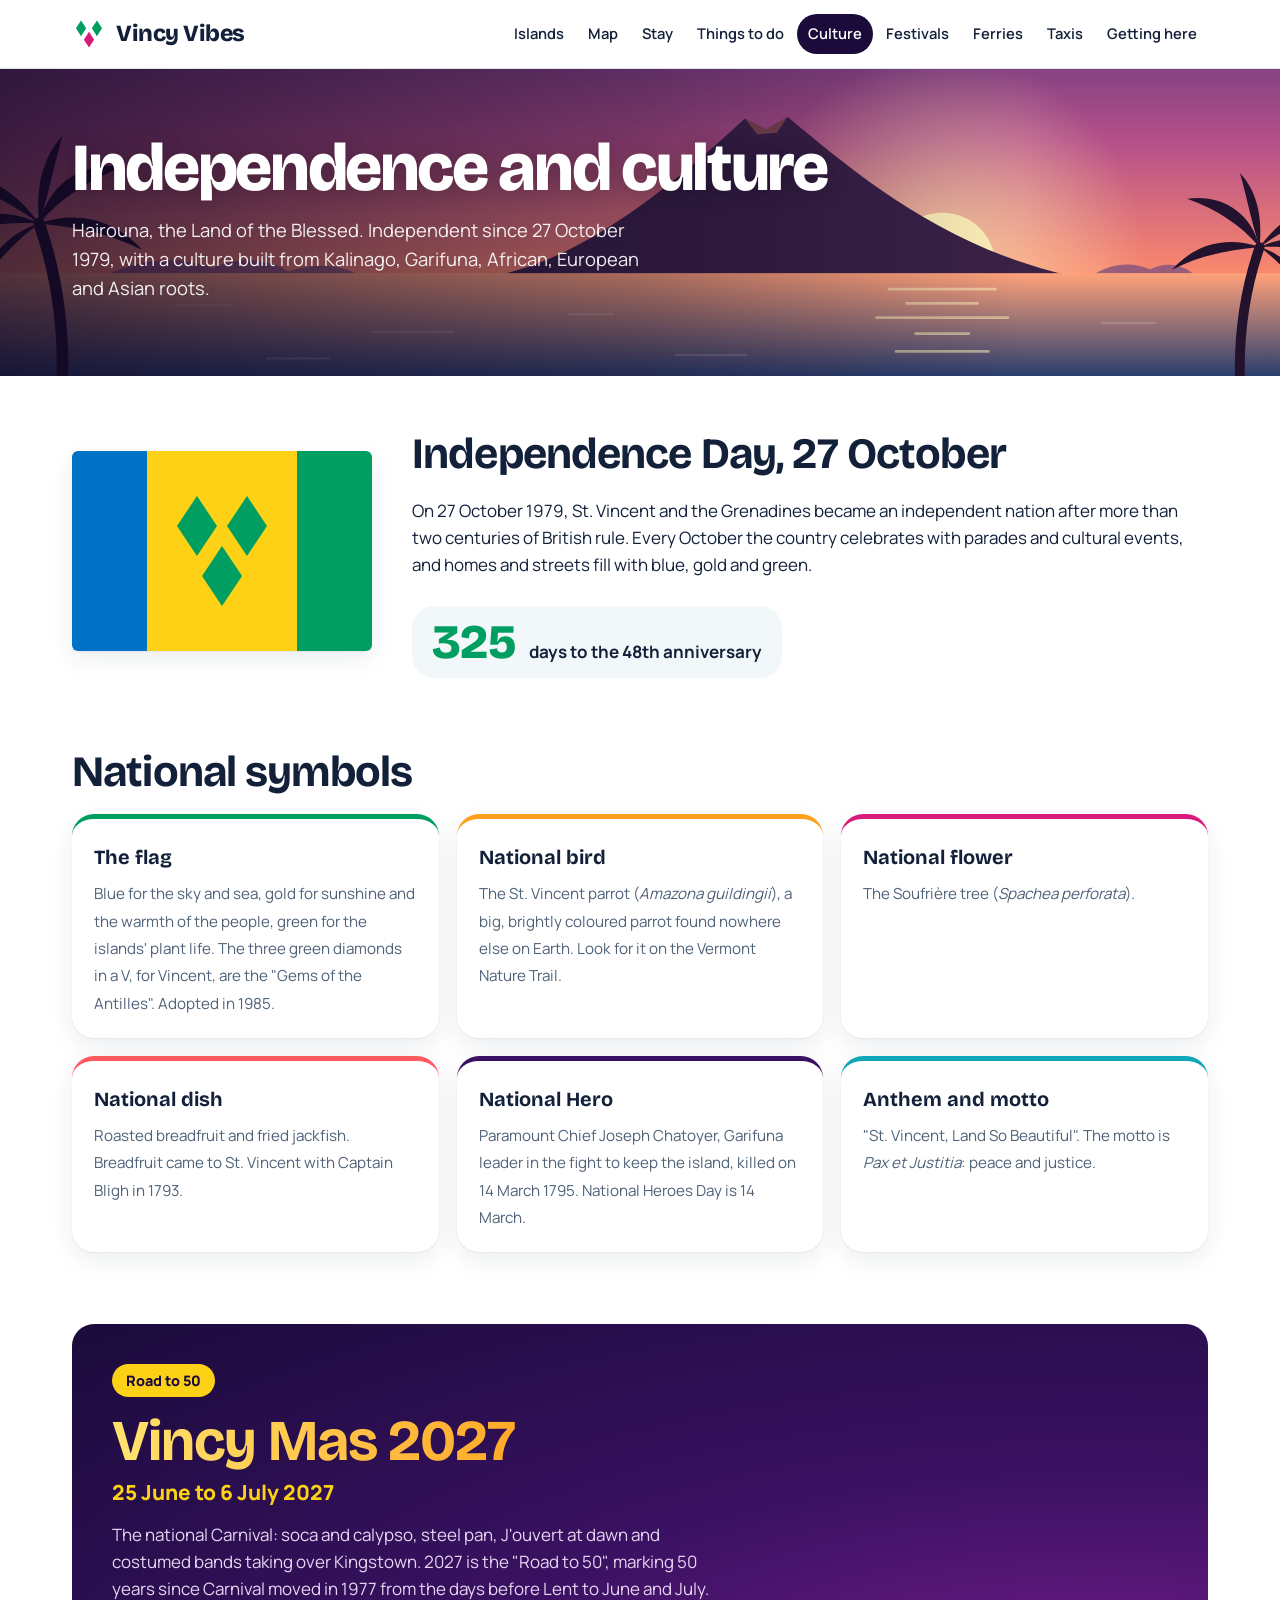
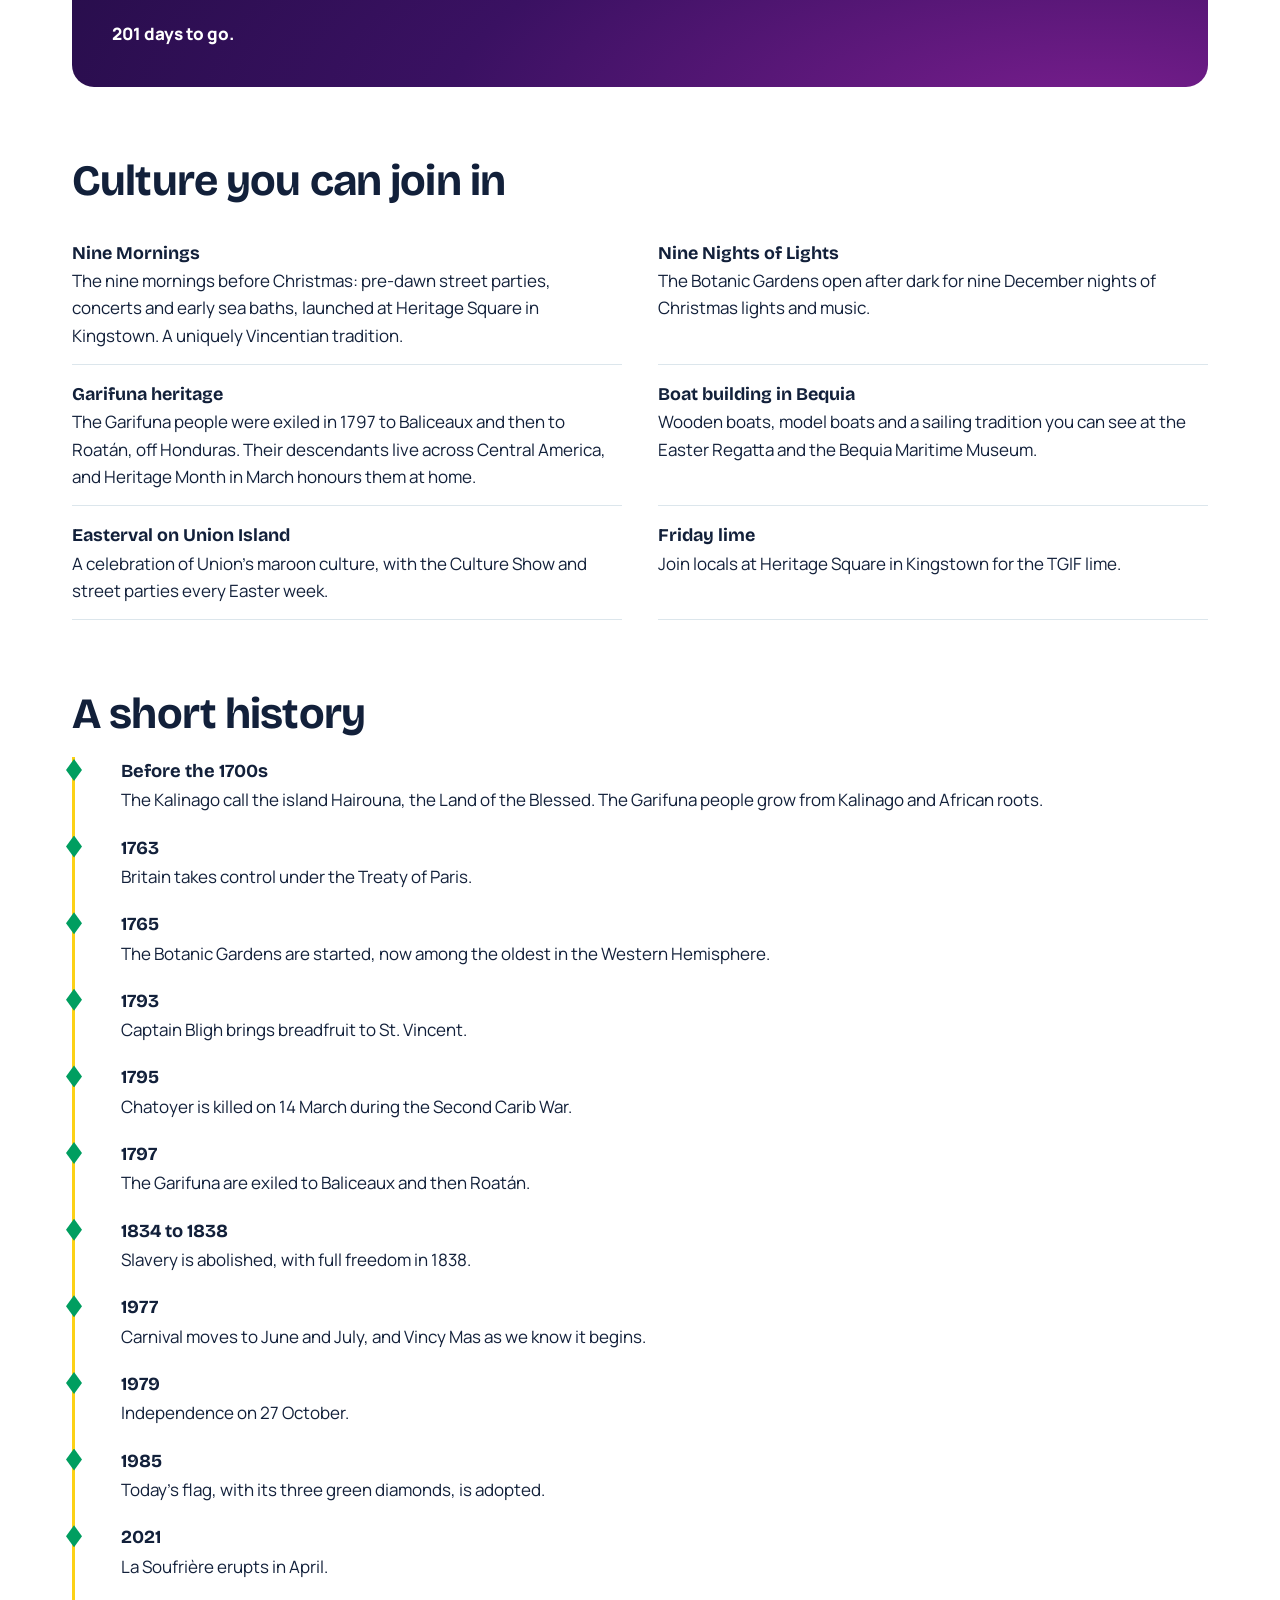
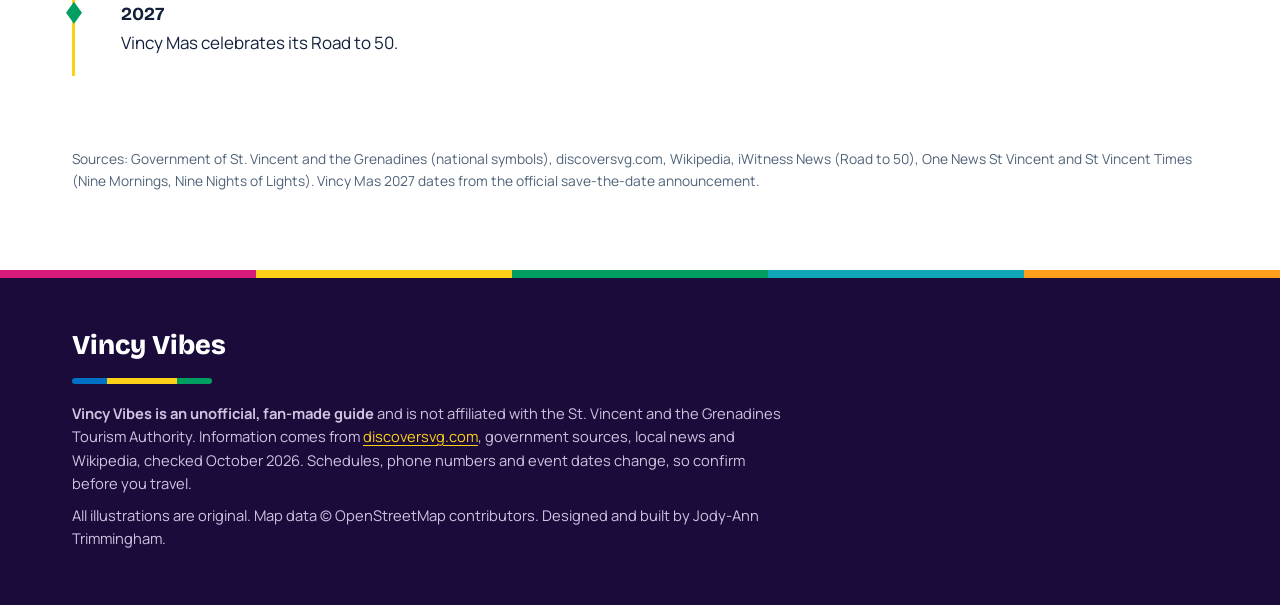
==== commit b74a61a1: "Redesign: animated island-hopping map, Vincy Mas countdown, Vincentian theme, verified events" ====
--- a/culture.html
+++ b/culture.html
@@ -5,34 +5,51 @@
   <meta name="viewport" content="width=device-width, initial-scale=1">
   <title>Independence and culture · Vincy Vibes</title>
   <meta name="description" content="Independence Day, national symbols, Vincy Mas 2027 Road to 50, and the culture and history of St. Vincent and the Grenadines.">
+  <meta name="theme-color" content="#1A0B3B">
   <link rel="icon" href="img/favicon.svg" type="image/svg+xml">
   <link rel="preconnect" href="https://fonts.googleapis.com">
   <link rel="preconnect" href="https://fonts.gstatic.com" crossorigin>
-  <link rel="stylesheet" href="https://fonts.googleapis.com/css2?family=Fredoka:wght@500;600;700&family=Rubik:wght@400;500;600;700&display=swap">
+  <link rel="stylesheet" href="https://fonts.googleapis.com/css2?family=Bricolage+Grotesque:opsz,wght@12..96,600;12..96,700;12..96,800&family=Manrope:wght@400;500;600;700;800&display=swap">
   <link rel="stylesheet" href="css/style.css">
 </head>
 <body>
 <header class="topbar">
   <div class="wrap topbar-inner">
-    <a class="brand" href="index.html"><svg viewBox="0 0 30 30" aria-hidden="true"><path fill="#009E60" d="M8 3l4.5 7L8 17l-4.5-7z"/><path fill="#009E60" d="M22 3l4.5 7L22 17l-4.5-7z"/><path fill="#009E60" d="M15 13l4.5 7L15 27l-4.5-7z"/></svg>Vincy Vibes</a>
+    <a class="brand" href="index.html"><svg viewBox="0 0 30 30" aria-hidden="true"><path fill="#009E60" d="M8 3l4.5 7L8 17l-4.5-7z"/><path fill="#009E60" d="M22 3l4.5 7L22 17l-4.5-7z"/><path fill="#D81B7A" d="M15 13l4.5 7L15 27l-4.5-7z"/></svg>Vincy Vibes</a>
     <button type="button" class="menu-btn" aria-expanded="false" aria-controls="main-nav">Menu</button>
     <nav class="nav" id="main-nav" aria-label="Main"><a href="islands.html">Islands</a><a href="map.html">Map</a><a href="stay.html">Stay</a><a href="things-to-do.html">Things to do</a><a href="culture.html" aria-current="page">Culture</a><a href="festivals.html">Festivals</a><a href="ferries.html">Ferries</a><a href="taxis.html">Taxis</a><a href="getting-here.html">Getting here</a></nav>
   </div>
 </header>
 <main>
-<div class="band-sea">
-  <div class="page-band has-photo" style="--photo:url('https://images.unsplash.com/photo-1605287920853-8233b5395077?auto=format&fit=crop&w=1800&q=70')"><a class="photo-credit" href="https://unsplash.com/photos/AklpfxvdQuI" target="_blank" rel="noopener">Photo: JR Harris / Unsplash</a><div class="wrap page-head">
+<div class="page-band sky-dawn">
+  <svg class="scene" viewBox="0 0 1440 480" preserveAspectRatio="xMidYMax slice" aria-hidden="true" focusable="false">
+<defs>
+<linearGradient id="skyp" x1="0" y1="0" x2="0" y2="1"><stop offset="0" style="stop-color:var(--sky1)"/><stop offset=".45" style="stop-color:var(--sky2)"/><stop offset=".78" style="stop-color:var(--sky3)"/><stop offset="1" style="stop-color:var(--sky4)"/></linearGradient>
+<linearGradient id="seap" x1="0" y1="0" x2="0" y2="1"><stop offset="0" style="stop-color:var(--sea1)"/><stop offset="1" style="stop-color:var(--sea2)"/></linearGradient>
+<radialGradient id="glowp"><stop offset="0" style="stop-color:var(--sun);stop-opacity:.7"/><stop offset="1" style="stop-color:var(--sun);stop-opacity:0"/></radialGradient>
+</defs>
+<rect width="1440" height="480" fill="url(#skyp)"/>
+<circle cx="1060" cy="350" r="230" fill="url(#glowp)"/>
+<circle cx="1060" cy="356" r="60" style="fill:var(--sun)"/>
+<path d="M120 366 c40-18 80-22 120-8 c24-12 60-12 84 4 c30-10 58-8 80 4 Z" style="fill:var(--far)" opacity=".75"/>
+<path d="M1230 366 c18-12 42-16 64-6 c14-8 34-8 50 6 Z" style="fill:var(--far)" opacity=".75"/>
+<path d="M560 366 C 660 346 760 262 838 190 L 862 202 L 886 188 C 960 250 1060 334 1200 366 Z" style="fill:var(--land)"/><path d="M838 190 L 862 202 L 886 188 L 874 206 L 852 208 Z" style="fill:var(--sky3)" opacity=".35"/>
+<rect y="364" width="1440" height="116" fill="url(#seap)"/>
+<g style="stroke:var(--sun)" stroke-width="3" stroke-linecap="round" opacity=".55"><path d="M1000 382h120M1020 398h80M986 414h148M1030 432h60M1008 452h104"/></g>
+<g stroke="#FFFFFF" stroke-width="2" stroke-linecap="round" opacity=".18"><path d="M200 400h60M420 430h90M640 410h50M300 460h70M1240 420h60M760 456h80"/></g>
+<g transform="translate(70 486) scale(1.0 1.0)" style="fill:var(--palm);stroke:var(--palm)"><path d="M0 0 C 2 -60 -6 -120 -26 -178" fill="none" stroke-width="13" stroke-linecap="round"/><path d="M-26 -178 C -66 -198 -110 -190 -140 -158 C -100 -176 -62 -180 -26 -178 Z" stroke="none"/><path d="M-26 -178 C -56 -220 -92 -236 -126 -230 C -86 -216 -54 -198 -26 -178 Z" stroke="none"/><path d="M-26 -178 C -14 -226 26 -248 70 -242 C 30 -228 -2 -206 -26 -178 Z" stroke="none"/><path d="M-26 -178 C 20 -194 62 -180 90 -148 C 52 -168 12 -174 -26 -178 Z" stroke="none"/><path d="M-26 -178 C -30 -220 -22 -252 0 -276 C -10 -240 -16 -208 -26 -178 Z" stroke="none"/><path d="M-26 -178 C -60 -168 -84 -140 -92 -108 C -72 -138 -50 -160 -26 -178 Z" stroke="none"/></g><g transform="translate(1395 486) scale(-0.85 0.85)" style="fill:var(--palm);stroke:var(--palm)"><path d="M0 0 C 2 -60 -6 -120 -26 -178" fill="none" stroke-width="13" stroke-linecap="round"/><path d="M-26 -178 C -66 -198 -110 -190 -140 -158 C -100 -176 -62 -180 -26 -178 Z" stroke="none"/><path d="M-26 -178 C -56 -220 -92 -236 -126 -230 C -86 -216 -54 -198 -26 -178 Z" stroke="none"/><path d="M-26 -178 C -14 -226 26 -248 70 -242 C 30 -228 -2 -206 -26 -178 Z" stroke="none"/><path d="M-26 -178 C 20 -194 62 -180 90 -148 C 52 -168 12 -174 -26 -178 Z" stroke="none"/><path d="M-26 -178 C -30 -220 -22 -252 0 -276 C -10 -240 -16 -208 -26 -178 Z" stroke="none"/><path d="M-26 -178 C -60 -168 -84 -140 -92 -108 C -72 -138 -50 -160 -26 -178 Z" stroke="none"/></g>
+</svg>
+  <div class="wrap page-head">
     <h1 id="page-title">Independence and culture</h1>
     <p class="lede" id="page-lede">Hairouna, the Land of the Blessed. Independent since 27 October 1979, with a culture built from Kalinago, Garifuna, African, European and Asian roots.</p>
-  </div></div>
-  <div class="wave-wrap"><svg class="wave" viewBox="0 0 1440 60" preserveAspectRatio="none" aria-hidden="true"><path fill="currentColor" d="M0,0 H1440 V22 C1200,62 960,4 720,32 C480,60 240,2 0,34 Z"/></svg></div>
+  </div>
 </div>
 <div class="wrap content">
-  <section class="indep" aria-labelledby="indep-title">
+  <section class="indep" aria-labelledby="indep-title" style="margin-top:48px">
     <div class="indep-flag"><svg class="flag" viewBox="0 0 300 200" role="img" aria-label="Flag of St. Vincent and the Grenadines"><rect width="75" height="200" fill="#0072C6"/><rect x="75" width="150" height="200" fill="#FCD116"/><rect x="225" width="75" height="200" fill="#009E60"/><path d="M125 45 l20 30 -20 30 -20 -30z M175 45 l20 30 -20 30 -20 -30z M150 95 l20 30 -20 30 -20 -30z" fill="#009E60"/></svg></div>
     <div>
       <h2 id="indep-title">Independence Day, 27 October</h2>
-      <p>On 27 October 1979, St. Vincent and the Grenadines became an independent nation after more than two centuries of British rule. Every October the country celebrates with parades, cultural shows, church services and events including motorsports, and homes and streets fill with blue, gold and green.</p>
+      <p>On 27 October 1979, St. Vincent and the Grenadines became an independent nation after more than two centuries of British rule. Every October the country celebrates with parades and cultural events, and homes and streets fill with blue, gold and green.</p>
       <div class="indep-count" id="indep-count"></div>
     </div>
   </section>
@@ -41,11 +58,11 @@
     <h2 id="symbols-title">National symbols</h2>
     <ul class="symbols">
       <li style="--accent:#009E60"><strong>The flag</strong><span>Blue for the sky and sea, gold for sunshine and the warmth of the people, green for the islands' plant life. The three green diamonds in a V, for Vincent, are the "Gems of the Antilles". Adopted in 1985.</span></li>
-      <li style="--accent:#F29F05"><strong>National bird</strong><span>The St. Vincent parrot (<em>Amazona guildingii</em>), a big, brightly coloured parrot found nowhere else on Earth. Look for it on the Vermont Nature Trail.</span></li>
-      <li style="--accent:#FF5C8A"><strong>National flower</strong><span>The Soufrière tree (<em>Spachea perforata</em>).</span></li>
-      <li style="--accent:#FF7A59"><strong>National dish</strong><span>Roasted breadfruit and fried jackfish. Breadfruit came to St. Vincent with Captain Bligh in 1793.</span></li>
-      <li style="--accent:#7B5CD6"><strong>National Hero</strong><span>Paramount Chief Joseph Chatoyer, Garifuna leader in the fight to keep the island, killed on 14 March 1795. National Heroes Day is 14 March.</span></li>
-      <li style="--accent:#00A6C0"><strong>Anthem and motto</strong><span>"St. Vincent, Land So Beautiful". The motto is <em>Pax et Justitia</em>: peace and justice.</span></li>
+      <li style="--accent:#FF9F1C"><strong>National bird</strong><span>The St. Vincent parrot (<em>Amazona guildingii</em>), a big, brightly coloured parrot found nowhere else on Earth. Look for it on the Vermont Nature Trail.</span></li>
+      <li style="--accent:#D81B7A"><strong>National flower</strong><span>The Soufrière tree (<em>Spachea perforata</em>).</span></li>
+      <li style="--accent:#FF5A5F"><strong>National dish</strong><span>Roasted breadfruit and fried jackfish. Breadfruit came to St. Vincent with Captain Bligh in 1793.</span></li>
+      <li style="--accent:#3A1162"><strong>National Hero</strong><span>Paramount Chief Joseph Chatoyer, Garifuna leader in the fight to keep the island, killed on 14 March 1795. National Heroes Day is 14 March.</span></li>
+      <li style="--accent:#10A7B8"><strong>Anthem and motto</strong><span>"St. Vincent, Land So Beautiful". The motto is <em>Pax et Justitia</em>: peace and justice.</span></li>
     </ul>
   </section>
 
@@ -60,12 +77,12 @@
   <section aria-labelledby="living-title">
     <h2 id="living-title">Culture you can join in</h2>
     <ul class="pick-list">
-      <li><strong>Nine Mornings</strong>16 to 24 December: nine pre-dawn mornings of street parties, music and sea baths before Christmas. A uniquely Vincentian tradition.</li>
+      <li><strong>Nine Mornings</strong>The nine mornings before Christmas: pre-dawn street parties, concerts and early sea baths, launched at Heritage Square in Kingstown. A uniquely Vincentian tradition.</li>
+      <li><strong>Nine Nights of Lights</strong>The Botanic Gardens open after dark for nine December nights of Christmas lights and music.</li>
       <li><strong>Garifuna heritage</strong>The Garifuna people were exiled in 1797 to Baliceaux and then to Roatán, off Honduras. Their descendants live across Central America, and Heritage Month in March honours them at home.</li>
       <li><strong>Boat building in Bequia</strong>Wooden boats, model boats and a sailing tradition you can see at the Easter Regatta and the Bequia Maritime Museum.</li>
-      <li><strong>Breadfruit Festival</strong>Every August in North Leeward, breadfruit is cooked every way you can think of.</li>
+      <li><strong>Easterval on Union Island</strong>A celebration of Union's maroon culture, with the Culture Show and street parties every Easter week.</li>
       <li><strong>Friday lime</strong>Join locals at Heritage Square in Kingstown for the TGIF lime.</li>
-      <li><strong>Music</strong>Soca and calypso fill the year, peaking with the Soca and Calypso Monarch shows during Vincy Mas.</li>
     </ul>
   </section>
 
@@ -86,21 +103,20 @@
       <li><b>2027</b>Vincy Mas celebrates its Road to 50.</li>
     </ol>
   </section>
-  <p class="footnote">Sources: Government of St. Vincent and the Grenadines (national symbols), discoversvg.com, Wikipedia, iWitness News (Road to 50). Vincy Mas 2027 dates from the official save-the-date announcement.</p>
+  <p class="footnote">Sources: Government of St. Vincent and the Grenadines (national symbols), discoversvg.com, Wikipedia, iWitness News (Road to 50), One News St Vincent and St Vincent Times (Nine Mornings, Nine Nights of Lights). Vincy Mas 2027 dates from the official save-the-date announcement.</p>
 </div>
 
 </main>
-<svg class="footer-wave" viewBox="0 0 1440 50" preserveAspectRatio="none" aria-hidden="true"><path fill="#0B3D5C" d="M0,30 C240,0 480,50 720,25 C960,0 1200,45 1440,20 L1440,50 L0,50 Z"/></svg>
+<div class="confetti-edge" aria-hidden="true"></div>
 <footer class="footer">
   <div class="wrap">
     <span class="brand-foot">Vincy Vibes</span>
     <div class="stripe" aria-hidden="true"><span class="s-blue"></span><span class="s-gold"></span><span class="s-green"></span></div>
-    <p><strong>Vincy Vibes is an unofficial, fan-made guide</strong> and is not affiliated with the St. Vincent and the Grenadines Tourism Authority. Information comes from <a href="https://discoversvg.com/">discoversvg.com</a> and Wikipedia, checked October 2026. Schedules, phone numbers and opening times change, so confirm before you travel.</p>
-    <p>Photos from <a href="https://unsplash.com/">Unsplash</a>, credited on each page. Map data &copy; OpenStreetMap contributors. Designed and built by Jody-Ann Trimmingham.</p>
+    <p><strong>Vincy Vibes is an unofficial, fan-made guide</strong> and is not affiliated with the St. Vincent and the Grenadines Tourism Authority. Information comes from <a href="https://discoversvg.com/">discoversvg.com</a>, government sources, local news and Wikipedia, checked October 2026. Schedules, phone numbers and event dates change, so confirm before you travel.</p>
+    <p>All illustrations are original. Map data &copy; OpenStreetMap contributors. Designed and built by Jody-Ann Trimmingham.</p>
   </div>
 </footer>
 <script src="js/data/islands.js"></script>
-<script src="js/data/photos.js"></script>
 <script src="js/site.js"></script>
 <script src="js/culture.js"></script>
 </body>
--- a/css/style.css
+++ b/css/style.css
@@ -1,355 +1,441 @@
-/* Vincy Vibes, Phase 2: sunny, bubbly and island-bright.
-   Base: deep sea navy + flag gold. Each island has its own colour (see js/data/islands.js). */
+/* Vincy Vibes: carnival energy meets island calm.
+   Night-indigo and magenta from Vincy Mas, gold and green from the flag, turquoise sea,
+   sunset coral and mango. Headings: Bricolage Grotesque. Body: Manrope. */
 :root {
-  --sea: #0B3D5C;
-  --sea-2: #12547D;
+  --ink: #12203A;
+  --muted: #4F6278;
+  --night: #1A0B3B;
+  --plum: #3A1162;
+  --magenta: #D81B7A;
+  --magenta-dark: #A8125D;
   --gold: #FCD116;
-  --mango: #FFB627;
-  --hibiscus: #FF5C8A;
-  --lagoon: #00A6C0;
-  --leaf: #00A86B;
-  --leaf-dark: #00804F;
-  --purple: #7B5CD6;
-  --sky: #DDF5FA;
-  --foam: #F1FBFA;
-  --line: #CFE6EC;
-  --muted: #4E6D80;
+  --mango: #FF9F1C;
+  --coral: #FF5A5F;
+  --sea: #0B4F6C;
+  --lagoon: #10A7B8;
+  --green: #009E60;
+  --rainforest: #0B6E4F;
+  --mist: #F2F8F9;
+  --line: #DCE6EC;
   --white: #FFFFFF;
-  --link: #0070B8;
-  --warn-bg: #FFF4C7;
-  --accent: var(--lagoon);        /* overridden per page / per island */
-  --r-s: 10px;
+  --link: #0B6FA4;
+  --warn-bg: #FFF5D1;
+  --accent: var(--lagoon);
+  --r: 14px;
   --r-l: 22px;
-  --wrap: 1140px;
-  --display: "Fredoka", "Rubik", system-ui, sans-serif;
-  --body: "Rubik", system-ui, -apple-system, "Segoe UI", sans-serif;
+  --shadow: 0 1px 2px rgba(18,32,58,.06), 0 8px 24px rgba(18,32,58,.08);
+  --wrap: 1180px;
+  --display: "Bricolage Grotesque", "Manrope", system-ui, sans-serif;
+  --body: "Manrope", system-ui, -apple-system, "Segoe UI", sans-serif;
+  /* Scene colours (overridden per page) */
+  --sky1: #2B0B57; --sky2: #8E1D6B; --sky3: #E8475F; --sky4: #FFB04D;
+  --sun: #FFD36B; --land: #2A0F3F; --far: #5B2A6E; --palm: #170828;
+  --sea1: #F07A4F; --sea2: #0B3D5C;
 }
 
 *, *::before, *::after { box-sizing: border-box; }
 html { -webkit-text-size-adjust: 100%; scroll-behavior: smooth; }
-body { margin: 0; font-family: var(--body); font-size: 17px; line-height: 1.55; color: var(--sea); background: var(--white); }
+body { margin: 0; font-family: var(--body); font-size: 17px; line-height: 1.6; color: var(--ink); background: var(--white); }
 img { max-width: 100%; display: block; }
 a { color: var(--link); text-underline-offset: 3px; }
-a:hover { color: var(--sea-2); }
-:focus-visible { outline: 3px solid var(--hibiscus); outline-offset: 2px; border-radius: 4px; }
-
-h1, h2, h3 { font-family: var(--display); line-height: 1.08; margin: 0 0 .4em; font-weight: 600; letter-spacing: -0.01em; }
-h1 { font-size: clamp(2.6rem, 6.5vw, 4.6rem); font-weight: 700; }
-h2 { font-size: clamp(1.7rem, 3.4vw, 2.4rem); }
-h3 { font-size: 1.25rem; font-weight: 600; }
+a:hover { color: var(--magenta); }
+:focus-visible { outline: 3px solid var(--gold); outline-offset: 2px; border-radius: 4px; }
+
+h1, h2, h3 { font-family: var(--display); line-height: 1.05; margin: 0 0 .45em; font-weight: 700; letter-spacing: -0.02em; }
+h1 { font-size: clamp(2.6rem, 6vw, 4.8rem); font-weight: 800; letter-spacing: -0.035em; }
+h2 { font-size: clamp(1.8rem, 3.6vw, 2.7rem); }
+h3 { font-size: 1.25rem; letter-spacing: -0.01em; }
 p { margin: 0 0 1em; }
 .lede { font-size: 1.15rem; color: var(--muted); max-width: 58ch; }
 .muted { color: var(--muted); }
 .small { font-size: .88rem; }
-.wrap { max-width: var(--wrap); margin: 0 auto; padding: 0 20px; }
+.wrap { max-width: var(--wrap); margin: 0 auto; padding: 0 22px; }
 main { display: block; }
-section { margin: 64px 0; }
+section { margin: 72px 0; }
 .sr-only { position: absolute; width: 1px; height: 1px; padding: 0; margin: -1px; overflow: hidden; clip: rect(0,0,0,0); white-space: nowrap; border: 0; }
+.kicker { display: inline-block; font-weight: 700; font-size: .95rem; color: var(--magenta); margin-bottom: 10px; }
 
 /* ---------- Header ---------- */
-.topbar { background: var(--white); position: sticky; top: 0; z-index: 1000; box-shadow: 0 1px 0 var(--line); }
-.topbar-inner { display: flex; align-items: center; justify-content: space-between; gap: 16px; min-height: 66px; }
-.brand { display: flex; align-items: center; gap: 10px; text-decoration: none; color: var(--sea); font-family: var(--display); font-weight: 700; font-size: 1.45rem; }
+.topbar { background: rgba(255,255,255,.96); backdrop-filter: blur(8px); position: sticky; top: 0; z-index: 1000; border-bottom: 1px solid var(--line); }
+.topbar-inner { display: flex; align-items: center; justify-content: space-between; gap: 16px; min-height: 68px; }
+.brand { display: flex; align-items: center; gap: 10px; text-decoration: none; color: var(--ink); font-family: var(--display); font-weight: 800; font-size: 1.45rem; letter-spacing: -0.02em; }
 .brand svg { width: 34px; height: 34px; flex: none; }
-.brand:hover { color: var(--sea); }
+.brand:hover { color: var(--ink); }
 .nav { display: flex; gap: 2px; flex-wrap: wrap; justify-content: flex-end; }
-.nav a { text-decoration: none; color: var(--sea); font-weight: 500; font-size: .95rem; padding: 7px 11px; border-radius: 999px; }
-.nav a:hover { background: var(--foam); color: var(--sea); }
-.nav a[aria-current="page"] { background: var(--sea); color: var(--white); }
-.menu-btn { display: none; font: inherit; font-weight: 600; border: 2px solid var(--sea); background: var(--white); color: var(--sea); border-radius: 999px; padding: 6px 14px; cursor: pointer; }
+.nav a { text-decoration: none; color: var(--ink); font-weight: 600; font-size: .92rem; padding: 8px 11px; border-radius: 999px; }
+.nav a:hover { color: var(--magenta); }
+.nav a[aria-current="page"] { background: var(--night); color: var(--white); }
+.menu-btn { display: none; font: inherit; font-weight: 700; border: 1.5px solid var(--ink); background: var(--white); color: var(--ink); border-radius: 999px; padding: 6px 16px; cursor: pointer; }
 
 /* ---------- Buttons ---------- */
-.btn { display: inline-flex; align-items: center; gap: 8px; justify-content: center; font: inherit; font-weight: 600; font-size: 1rem; padding: 12px 22px; border-radius: 999px; border: 0; background: var(--sea); color: var(--white); text-decoration: none; cursor: pointer; box-shadow: 0 4px 0 #062A40; transition: transform .1s, box-shadow .1s; }
-.btn:hover { color: var(--white); background: var(--sea-2); }
-.btn:active { transform: translateY(3px); box-shadow: 0 1px 0 #062A40; }
-.btn-gold { background: var(--gold); color: var(--sea); box-shadow: 0 4px 0 #C9A400; }
-.btn-gold:hover { background: #FFE04D; color: var(--sea); }
-.btn-gold:active { box-shadow: 0 1px 0 #C9A400; }
-.btn-quiet { background: var(--white); color: var(--sea); box-shadow: inset 0 0 0 2px var(--sea), 0 4px 0 var(--sea); }
-.btn-quiet:hover { background: var(--foam); color: var(--sea); }
-.btn-small { padding: 7px 14px; font-size: .88rem; box-shadow: 0 3px 0 #062A40; }
+.btn { display: inline-flex; align-items: center; gap: 8px; justify-content: center; font: inherit; font-weight: 700; font-size: 1rem; padding: 13px 24px; border-radius: 999px; border: 0; background: var(--magenta); color: var(--white); text-decoration: none; cursor: pointer; transition: background .15s, transform .15s; }
+.btn:hover { background: var(--magenta-dark); color: var(--white); transform: translateY(-1px); }
+.btn-gold { background: var(--gold); color: var(--night); }
+.btn-gold:hover { background: #FFE04D; color: var(--night); }
+.btn-white, .btn-quiet { background: transparent; color: var(--white); box-shadow: inset 0 0 0 2px rgba(255,255,255,.85); }
+.btn-white:hover, .btn-quiet:hover { background: rgba(255,255,255,.12); color: var(--white); }
+.light .btn-quiet, .content .btn-quiet { color: var(--ink); box-shadow: inset 0 0 0 2px var(--ink); }
+.light .btn-quiet:hover, .content .btn-quiet:hover { background: var(--mist); color: var(--ink); }
+.btn-small { padding: 8px 16px; font-size: .9rem; }
 .btn[disabled] { opacity: .65; cursor: wait; }
 
-/* ---------- Waves ---------- */
-.wave { display: block; width: 100%; height: 60px; }
-.wave-top { margin-bottom: -1px; }
+/* ---------- Illustrated scenes (no photos) ---------- */
+.scene { position: absolute; inset: 0; width: 100%; height: 100%; display: block; }
+.page-band { position: relative; overflow: hidden; color: var(--white); background: var(--sky2); min-height: 300px; display: flex; align-items: flex-end; }
+.page-band::after { content: ""; position: absolute; inset: 0; background: linear-gradient(90deg, rgba(14,6,34,.72) 0%, rgba(14,6,34,.35) 50%, rgba(14,6,34,0) 80%); }
+.page-band .page-head { position: relative; z-index: 2; padding: 64px 22px 54px; width: 100%; }
+.page-band h1 { font-size: clamp(2.5rem, 5.5vw, 4.2rem); color: var(--white); margin-bottom: 12px; text-shadow: 0 2px 20px rgba(0,0,0,.25); }
+.page-band .lede { color: rgba(255,255,255,.92); max-width: 52ch; }
+.page-band a { color: var(--white); }
+.page-band .crumb { display: inline-block; font-weight: 700; margin-bottom: 10px; font-size: .95rem; }
+.band-art { position: absolute; right: 7%; bottom: 40px; width: 200px; height: 200px; z-index: 1; opacity: .9; }
+.band-art .isl-icon { width: 100%; height: 100%; }
+.content { padding-top: 8px; padding-bottom: 64px; }
+.confetti-edge { height: 8px; background: linear-gradient(90deg, var(--magenta) 0 20%, var(--gold) 20% 40%, var(--green) 40% 60%, var(--lagoon) 60% 80%, var(--mango) 80% 100%); }
+
+/* Scene themes */
+.sky-dusk    { --sky1:#2B0B57; --sky2:#8E1D6B; --sky3:#E8475F; --sky4:#FFB04D; --sun:#FFD36B; --land:#2A0F3F; --far:#5B2A6E; --palm:#170828; --sea1:#F07A4F; --sea2:#14304F; }
+.sky-day     { --sky1:#0E6FA8; --sky2:#2FA9D8; --sky3:#86D8EE; --sky4:#D8F4F7; --sun:#FFF1A8; --land:#0B5A43; --far:#3E8F86; --palm:#073A2C; --sea1:#22B8C8; --sea2:#0B4F6C; }
+.sky-night   { --sky1:#0D0626; --sky2:#2A0C55; --sky3:#6B1A78; --sky4:#C23A7E; --sun:#FCE6A0; --land:#1A0838; --far:#3E1A5E; --palm:#0A0318; --sea1:#7A2A7E; --sea2:#0D0A2E; }
+.sky-dawn    { --sky1:#3B2C77; --sky2:#B5508A; --sky3:#FF8C6B; --sky4:#FFD9A0; --sun:#FFF0B8; --land:#3A2147; --far:#7A4E7E; --palm:#22122E; --sea1:#FFA27A; --sea2:#2A3E6E; }
+.sky-forest  { --sky1:#0A4B3A; --sky2:#14806A; --sky3:#5CC3A0; --sky4:#CDEFD9; --sun:#FFF6C2; --land:#06392B; --far:#2C7A64; --palm:#03271C; --sea1:#1FA9A4; --sea2:#0B4F5C; }
 
 /* ---------- Home hero ---------- */
-.hero-band { background: linear-gradient(180deg, #CFF1F8 0%, #EAFAFC 70%, #FFFFFF 100%); position: relative; overflow: hidden; }
-.hero-band .sun { position: absolute; width: 380px; height: 380px; border-radius: 50%; background: radial-gradient(circle, #FFE45C 0%, #FCD116 55%, rgba(252,209,22,0) 72%); right: -60px; top: -90px; opacity: .9; }
-.hero { position: relative; display: grid; grid-template-columns: minmax(0, 1.15fr) minmax(0, .85fr); gap: 40px; align-items: start; padding-top: 52px; padding-bottom: 10px; }
-.hero h1 { max-width: 12ch; color: var(--sea); }
-.hero .lede { color: #2F5871; margin-bottom: 26px; }
-.hero-actions { display: flex; gap: 12px; flex-wrap: wrap; }
-.sticker { display: inline-block; font-family: var(--display); font-weight: 600; font-size: .95rem; background: var(--hibiscus); color: var(--white); padding: 6px 14px; border-radius: 999px; transform: rotate(-3deg); margin-bottom: 18px; box-shadow: 0 3px 0 #C7325E; }
-.sea-scene { position: relative; height: 120px; margin-top: 10px; }
-.sea-scene svg.waves { position: absolute; bottom: 0; left: 0; width: 100%; height: 120px; }
-.boat { position: absolute; bottom: 52px; left: -80px; width: 64px; height: 64px; animation: sail 38s linear infinite; }
-.boat svg { width: 100%; height: 100%; animation: bob 3s ease-in-out infinite; }
-@keyframes sail { from { left: -80px; } to { left: calc(100% + 20px); } }
-@keyframes bob { 0%, 100% { transform: translateY(0) rotate(-2deg); } 50% { transform: translateY(5px) rotate(2deg); } }
-
-/* The island chain: Phase 1 list with island-themed bullets */
-.chain { list-style: none; margin: 0; padding: 4px 0; position: relative; }
-.chain::before { content: ""; position: absolute; left: 21px; top: 26px; bottom: 26px; border-left: 3px dashed var(--lagoon); opacity: .6; }
-.chain li { position: relative; padding-left: 60px; min-height: 52px; }
-.chain a { display: block; padding: 7px 10px; margin-left: -10px; border-radius: var(--r-s); text-decoration: none; color: var(--sea); }
-.chain a:hover { background: var(--foam); }
-.chain .stop-name { font-family: var(--display); font-weight: 600; font-size: 1.15rem; display: block; line-height: 1.2; }
-.chain .stop-tag { color: var(--muted); font-size: .9rem; display: block; line-height: 1.35; }
-.chain .isl-icon { position: absolute; left: 0; top: 3px; width: 44px; height: 44px; background: var(--white); border-radius: 50%; }
-.chain li:hover .isl-icon { transform: rotate(-8deg) scale(1.08); transition: transform .2s; }
-.chain li.main .stop-name { font-size: 1.35rem; }
-
-/* ---------- Next ferry with sailing boat ---------- */
-.ferry-card { background: var(--sea); color: var(--white); border-radius: var(--r-l); padding: 28px 30px 24px; position: relative; overflow: hidden; }
+.hero { position: relative; overflow: hidden; color: var(--white); background: var(--sky2); }
+.hero::after { content: ""; position: absolute; inset: 0; background: linear-gradient(90deg, rgba(14,6,34,.78) 0%, rgba(14,6,34,.42) 45%, rgba(14,6,34,.1) 100%); pointer-events: none; }
+.hero-grid { position: relative; z-index: 2; display: grid; grid-template-columns: minmax(0, 1fr) minmax(0, 470px); gap: 48px; align-items: center; padding-top: 56px; padding-bottom: 64px; }
+.hero h1 { color: var(--white); max-width: 11ch; text-shadow: 0 2px 24px rgba(0,0,0,.3); }
+.hero .lede { color: #F6E9F2; max-width: 44ch; }
+.hero .kicker { color: var(--gold); }
+.hero-actions { display: flex; gap: 12px; flex-wrap: wrap; margin-top: 8px; }
+.hero-stop { margin-top: 30px; background: rgba(14,6,34,.55); backdrop-filter: blur(6px); border: 1px solid rgba(255,255,255,.18); border-radius: var(--r-l); padding: 20px 22px; max-width: 460px; }
+.hero-stop .label { font-size: .85rem; font-weight: 700; color: var(--gold); }
+.hero-stop h3 { font-size: 1.7rem; margin: 2px 0 4px; color: var(--white); }
+.hero-stop p { margin: 0 0 10px; color: #EADFF0; font-size: .97rem; }
+.hero-stop .trip { font-size: .88rem; color: #C9B8DA; margin-bottom: 12px; }
+.hero-stop a.go { color: var(--gold); font-weight: 700; }
+
+/* Island-hopping map */
+.hop-panel { background: linear-gradient(180deg, rgba(8,40,62,.92), rgba(8,30,52,.95)); border: 1px solid rgba(255,255,255,.2); border-radius: 26px; padding: 14px; box-shadow: 0 30px 60px rgba(0,0,0,.35); }
+.hop-head { display: flex; justify-content: space-between; align-items: baseline; padding: 4px 8px 8px; }
+.hop-head h2 { font-size: 1.2rem; color: var(--white); margin: 0; letter-spacing: 0; }
+.hop-head span { font-size: .8rem; color: #9FC4D6; }
+.hop-map { display: block; width: 100%; height: auto; border-radius: 18px; }
+.hop-map .isle { cursor: pointer; }
+.hop-map .isle .shape { fill: #2E9E6B; stroke: #F4DFA6; stroke-width: 3; paint-order: stroke; transition: fill .2s; }
+.hop-map .isle:hover .shape, .hop-map .isle:focus .shape { fill: #3DBB80; }
+.hop-map .isle.active .shape { fill: #47C98C; stroke: var(--gold); }
+.hop-map .isle:focus { outline: none; }
+.hop-map .isle:focus-visible .halo { stroke: var(--gold); stroke-width: 2.5; }
+.hop-map .halo { fill: transparent; stroke: transparent; }
+.hop-map .isle.active .halo { stroke: var(--gold); stroke-width: 2; stroke-dasharray: 4 4; animation: spin 12s linear infinite; transform-box: fill-box; transform-origin: center; }
+.hop-map .lbl { font-family: var(--body); font-size: 12.5px; font-weight: 700; fill: #FFFFFF; paint-order: stroke; stroke: rgba(4,24,40,.85); stroke-width: 3.5px; cursor: pointer; }
+.hop-map .isle.active .lbl { fill: var(--gold); }
+.hop-map .route { fill: none; stroke: rgba(252,209,22,.55); stroke-width: 2; stroke-dasharray: 2 6; stroke-linecap: round; }
+.hop-map .trail { fill: none; stroke: var(--gold); stroke-width: 2.5; stroke-linecap: round; }
+.hop-map .mini { pointer-events: none; }
+.traveller-bob { animation: bob 2.4s ease-in-out infinite; transform-box: fill-box; transform-origin: center bottom; }
+.hop-chips { display: flex; gap: 6px; overflow-x: auto; padding: 10px 4px 2px; scrollbar-width: thin; }
+.hop-chips button { flex: none; font: inherit; font-size: .82rem; font-weight: 700; color: var(--white); background: rgba(255,255,255,.08); border: 1px solid rgba(255,255,255,.22); border-radius: 999px; padding: 6px 12px; cursor: pointer; }
+.hop-chips button[aria-pressed="true"] { background: var(--gold); color: var(--night); border-color: var(--gold); }
+@keyframes spin { to { transform: rotate(360deg); } }
+@keyframes bob { 0%, 100% { transform: translateY(0) rotate(-3deg); } 50% { transform: translateY(1.5px) rotate(3deg); } }
+
+/* ---------- Vincy Mas countdown ---------- */
+.mas-band { position: relative; overflow: hidden; color: var(--white); background: radial-gradient(ellipse at 50% 120%, #7A1E8F 0%, #3A1162 40%, #1A0B3B 75%); }
+.mas-band .sequins { position: absolute; inset: 0; background-image: radial-gradient(rgba(252,209,22,.35) 1.2px, transparent 1.6px), radial-gradient(rgba(255,255,255,.18) 1px, transparent 1.4px); background-size: 34px 34px, 22px 22px; background-position: 0 0, 11px 17px; mask-image: linear-gradient(90deg, #000 0%, transparent 30%, transparent 70%, #000 100%); -webkit-mask-image: linear-gradient(90deg, #000 0%, transparent 30%, transparent 70%, #000 100%); }
+.mas-band .fan { position: absolute; bottom: -40px; width: 420px; height: 420px; opacity: .9; }
+.mas-band .fan.left { left: -140px; }
+.mas-band .fan.right { right: -140px; transform: scaleX(-1); }
+.mas-inner { position: relative; z-index: 2; text-align: center; padding: 76px 22px 70px; }
+.mas-inner .kicker { color: var(--gold); font-size: 1.05rem; }
+.mas-inner h2 { font-size: clamp(2.6rem, 7vw, 5.2rem); font-weight: 800; letter-spacing: -0.04em; margin-bottom: 6px; background: linear-gradient(90deg, #FFE36E, #FF9F1C 40%, #FF5FA8 75%, #FFE36E); -webkit-background-clip: text; background-clip: text; color: transparent; }
+.mas-inner .dates { font-size: 1.2rem; font-weight: 700; color: #F3E3FF; margin-bottom: 30px; }
+.digits { display: flex; justify-content: center; gap: clamp(8px, 2vw, 18px); margin: 0 auto 26px; flex-wrap: wrap; }
+.digit { min-width: clamp(84px, 16vw, 150px); padding: 18px 10px 14px; border-radius: 20px; background: rgba(255,255,255,.07); border: 1px solid rgba(255,255,255,.18); box-shadow: inset 0 1px 0 rgba(255,255,255,.12); }
+.digit .num { display: block; font-family: var(--display); font-weight: 800; font-size: clamp(2.6rem, 7.5vw, 5rem); line-height: 1; font-variant-numeric: tabular-nums; color: var(--white); }
+.digit .unit { display: block; margin-top: 8px; font-size: .85rem; font-weight: 700; color: var(--gold); }
+.digit.flip .num { animation: pop .35s ease; }
+@keyframes pop { 0% { transform: translateY(-4px); opacity: .5; } 100% { transform: none; opacity: 1; } }
+.mas-inner p.why { max-width: 60ch; margin: 0 auto 26px; color: #E6D6F2; }
+.mas-actions { display: flex; gap: 12px; justify-content: center; flex-wrap: wrap; }
+.indep-ribbon { background: linear-gradient(90deg, #0072C6 0 25%, var(--gold) 25% 75%, var(--green) 75% 100%); color: var(--night); }
+.indep-ribbon .wrap { display: flex; justify-content: center; align-items: center; gap: 14px; padding-top: 12px; padding-bottom: 12px; flex-wrap: wrap; text-align: center; }
+.indep-ribbon strong { font-family: var(--display); font-size: 1.15rem; }
+.indep-ribbon .pill-count { background: var(--night); color: var(--gold); font-weight: 800; padding: 4px 14px; border-radius: 999px; }
+.indep-ribbon a { color: var(--night); font-weight: 700; }
+
+/* ---------- Island life ---------- */
+.section-intro { max-width: 640px; margin-bottom: 26px; }
+.life-grid { display: grid; grid-template-columns: repeat(4, minmax(0, 1fr)); gap: 18px; }
+.life-card { position: relative; border-radius: var(--r-l); overflow: hidden; min-height: 330px; color: var(--white); text-decoration: none; display: flex; flex-direction: column; justify-content: flex-end; background: var(--sky2); box-shadow: var(--shadow); transition: transform .2s; }
+.life-card:hover { transform: translateY(-4px); color: var(--white); }
+.life-card .scene { z-index: 0; }
+.life-card::after { content: ""; position: absolute; inset: 0; background: linear-gradient(0deg, rgba(10,4,26,.85) 0%, rgba(10,4,26,.25) 55%, rgba(10,4,26,0) 100%); z-index: 1; }
+.life-card .txt { position: relative; z-index: 2; padding: 22px; }
+.life-card h3 { font-size: 1.5rem; margin-bottom: 6px; }
+.life-card p { margin: 0; font-size: .93rem; color: #EFE7F4; }
+
+.food-band { background: linear-gradient(180deg, #FFF6E0 0%, #FFFFFF 100%); padding: 64px 0; margin: 0; }
+.food-grid { list-style: none; padding: 0; margin: 0; display: grid; grid-template-columns: repeat(3, minmax(0, 1fr)); gap: 16px; }
+.food { background: var(--white); border-radius: var(--r); padding: 20px 20px 18px; box-shadow: var(--shadow); border-left: 5px solid var(--accent); }
+.food h3 { margin-bottom: 4px; font-size: 1.15rem; }
+.food p { margin: 0; color: var(--muted); font-size: .94rem; }
+.food.star { grid-column: span 2; background: linear-gradient(120deg, #FFF0C7, #FFE0D1); border-left-color: var(--mango); }
+.food.star h3 { font-size: 1.5rem; }
+
+/* ---------- Tools row ---------- */
+.tools-row { display: grid; grid-template-columns: minmax(0, 1.2fr) minmax(0, 1fr); gap: 22px; align-items: stretch; }
+.tool-list { display: grid; gap: 14px; }
+.tool-link { display: flex; gap: 16px; align-items: center; padding: 18px 20px; background: var(--white); border-radius: var(--r); box-shadow: var(--shadow); text-decoration: none; color: var(--ink); }
+.tool-link:hover { color: var(--ink); box-shadow: 0 0 0 2px var(--magenta), var(--shadow); }
+.tool-link svg { width: 40px; height: 40px; flex: none; color: var(--magenta); }
+.tool-link strong { display: block; font-family: var(--display); font-size: 1.15rem; }
+.tool-link span { color: var(--muted); font-size: .92rem; }
+
+/* ---------- Next ferry card ---------- */
+.ferry-card { background: var(--sea); color: var(--white); border-radius: var(--r-l); padding: 26px 28px 22px; position: relative; overflow: hidden; }
 .ferry-top { display: flex; justify-content: space-between; align-items: flex-start; gap: 18px; flex-wrap: wrap; }
-.ferry-card h2 { font-size: 1.15rem; font-family: var(--body); font-weight: 500; color: #BFE3F0; margin: 0 0 6px; }
-.ferry-card .when { font-family: var(--display); font-size: clamp(2.6rem, 6vw, 3.6rem); font-weight: 700; line-height: 1; color: var(--gold); }
+.ferry-h, .ferry-card h2 { font-family: var(--body); font-size: 1.05rem; font-weight: 600; color: #BFE3F0; margin: 0 0 6px; letter-spacing: 0; }
+.ferry-card .when { font-family: var(--display); font-size: clamp(2.6rem, 6vw, 3.6rem); font-weight: 800; line-height: 1; color: var(--gold); }
 .ferry-card .detail { margin: 8px 0 0; color: #E2F2F8; }
 .ferry-card .after { margin: 4px 0 0; color: #9CC7DA; font-size: .92rem; }
-.route-track { position: relative; height: 54px; margin-top: 22px; }
-.route-track .line { position: absolute; left: 34px; right: 34px; top: 36px; border-top: 3px dashed rgba(255,255,255,.35); }
-.route-track .port { position: absolute; top: 30px; font-size: .8rem; font-weight: 600; color: #BFE3F0; }
-.route-track .port::before { content: ""; display: block; width: 14px; height: 14px; border-radius: 50%; background: var(--gold); margin-bottom: 6px; }
+.route-track { position: relative; height: 54px; margin-top: 18px; }
+.route-track .line { position: absolute; left: 34px; right: 34px; top: 36px; border-top: 2px dashed rgba(255,255,255,.35); }
+.route-track .port { position: absolute; top: 30px; font-size: .8rem; font-weight: 700; color: #BFE3F0; }
+.route-track .port::before { content: ""; display: block; width: 12px; height: 12px; border-radius: 50%; background: var(--gold); margin-bottom: 6px; }
 .route-track .port.from { left: 28px; }
 .route-track .port.to { right: 28px; text-align: right; }
 .route-track .port.to::before { margin-left: auto; }
 .route-track .ferry-boat { position: absolute; top: 2px; width: 46px; height: 34px; transform: translateX(-50%); transition: left .8s ease; }
 .dir-switch { display: inline-flex; background: rgba(255,255,255,.12); border-radius: 999px; padding: 4px; }
-.dir-switch button { font: inherit; font-weight: 600; font-size: .9rem; border: 0; background: transparent; color: var(--white); padding: 8px 14px; border-radius: 999px; cursor: pointer; }
-.dir-switch button[aria-pressed="true"] { background: var(--gold); color: var(--sea); }
-
-/* ---------- Did you know ---------- */
-.fact-card { background: var(--hibiscus); color: var(--white); border-radius: var(--r-l); padding: 30px; display: grid; grid-template-columns: auto minmax(0, 1fr) auto; gap: 22px; align-items: center; box-shadow: 0 8px 0 #C7325E; }
-.fact-card .bubble { width: 64px; height: 64px; border-radius: 50%; background: var(--white); color: var(--hibiscus); display: grid; place-items: center; font-family: var(--display); font-weight: 700; font-size: 2rem; }
-.fact-card h2 { font-size: 1.1rem; font-family: var(--body); font-weight: 600; margin: 0 0 4px; color: #FFE1EA; }
-.fact-card .fact { font-family: var(--display); font-size: clamp(1.25rem, 2.6vw, 1.6rem); font-weight: 500; line-height: 1.25; margin: 0; }
-.fact-card .btn { background: var(--white); color: var(--hibiscus); box-shadow: 0 4px 0 #C7325E; }
-
-/* ---------- Explore tiles ---------- */
-.tiles { display: grid; grid-template-columns: repeat(4, minmax(0, 1fr)); grid-auto-rows: minmax(170px, auto); gap: 16px; }
-.tile { border-radius: var(--r-l); padding: 22px; text-decoration: none; color: var(--white); display: flex; flex-direction: column; justify-content: space-between; position: relative; overflow: hidden; transition: transform .15s; }
-.tile:hover { transform: translateY(-3px) rotate(-.4deg); color: var(--white); }
-.tile h3 { font-size: 1.5rem; margin: 0; }
-.tile p { margin: 6px 0 0; font-size: .95rem; opacity: .95; }
-.tile svg { width: 44px; height: 44px; }
-.tile.big { grid-column: span 2; grid-row: span 2; }
-.tile.big h3 { font-size: 2.2rem; }
-.tile.big svg { width: 70px; height: 70px; }
-.t-sea { background: var(--sea); }
-.t-pink { background: var(--hibiscus); }
-.t-mango { background: var(--mango); color: var(--sea); }
-.t-mango:hover { color: var(--sea); }
-.t-leaf { background: var(--leaf); }
-.t-lagoon { background: var(--lagoon); }
-.t-purple { background: var(--purple); }
-
-/* ---------- Notices and quick facts ---------- */
-.notice { background: var(--warn-bg); border: 2px solid var(--sea); padding: 16px 20px; border-radius: var(--r-l); box-shadow: 0 5px 0 var(--sea); }
+.dir-switch button { font: inherit; font-weight: 700; font-size: .88rem; border: 0; background: transparent; color: var(--white); padding: 8px 14px; border-radius: 999px; cursor: pointer; }
+.dir-switch button[aria-pressed="true"] { background: var(--gold); color: var(--night); }
+
+/* ---------- Generic cards, notices, facts ---------- */
+.notice { background: var(--warn-bg); border-left: 5px solid var(--mango); padding: 16px 20px; border-radius: var(--r); }
 .notice p:last-child { margin: 0; }
 .facts-row { display: grid; grid-template-columns: repeat(4, minmax(0, 1fr)); gap: 16px; margin: 0; }
-.facts-row > div { background: var(--foam); border-radius: var(--r-l); padding: 18px 20px; }
-.facts-row dt { font-family: var(--display); font-weight: 600; font-size: 1.2rem; margin-bottom: 4px; }
+.facts-row > div { background: var(--mist); border-radius: var(--r); padding: 18px 20px; border-top: 4px solid var(--accent); }
+.facts-row > div:nth-child(1) { --accent: var(--gold); }
+.facts-row > div:nth-child(2) { --accent: var(--green); }
+.facts-row > div:nth-child(3) { --accent: var(--lagoon); }
+.facts-row > div:nth-child(4) { --accent: var(--magenta); }
+.facts-row dt { font-family: var(--display); font-weight: 700; font-size: 1.15rem; margin-bottom: 4px; }
 .facts-row dd { margin: 0; color: var(--muted); font-size: .95rem; }
-
-/* ---------- Page heads (coloured band + wave) ---------- */
-.page-band { background: var(--accent); color: var(--white); }
-.page-band .page-head { padding: 46px 0 6px; }
-.page-band h1 { font-size: clamp(2.4rem, 5.5vw, 4rem); color: var(--white); }
-.page-band .lede { color: rgba(255,255,255,.92); }
-.page-band a { color: var(--white); }
-.page-band .crumb { display: inline-block; font-weight: 600; margin-bottom: 8px; }
-.page-band + .wave-wrap svg { display: block; }
-.wave-wrap { line-height: 0; }
-.band-sea { --accent: var(--sea); }
-.band-pink { --accent: var(--hibiscus); }
-.band-leaf { --accent: var(--leaf); }
-.band-lagoon { --accent: var(--lagoon); }
-.band-purple { --accent: var(--purple); }
-.band-mango { --accent: var(--mango); }
-.band-mango, .band-mango h1, .band-mango a, .band-mango .lede { color: var(--sea); }
-.content { padding-bottom: 56px; }
+.fact-strip { display: flex; align-items: center; gap: 20px; padding: 22px 26px; border-radius: var(--r-l); background: var(--night); color: var(--white); flex-wrap: wrap; }
+.fact-strip .k { font-weight: 800; color: var(--gold); flex: none; }
+.fact-strip .fact { flex: 1 1 380px; margin: 0; font-family: var(--display); font-size: 1.3rem; font-weight: 600; line-height: 1.3; }
+.fact-strip .btn { flex: none; }
+.pill { display: inline-block; font-family: var(--body); font-size: .78rem; font-weight: 700; padding: 3px 10px; border-radius: 999px; background: var(--warn-bg); color: #6B4E00; vertical-align: middle; }
+.sticker { display: inline-block; font-weight: 800; font-size: .9rem; background: var(--gold); color: var(--night); padding: 5px 14px; border-radius: 999px; margin-bottom: 14px; }
 
 /* ---------- Islands list ---------- */
 .island-list { list-style: none; padding: 0; margin: 0; display: grid; grid-template-columns: repeat(2, minmax(0, 1fr)); gap: 18px; }
-.island-list > li { border-radius: var(--r-l); padding: 24px; background: var(--white); box-shadow: 0 0 0 2px var(--sea), 0 6px 0 var(--sea); position: relative; overflow: hidden; }
-.island-list > li::before { content: ""; position: absolute; left: 0; top: 0; right: 0; height: 10px; background: var(--accent); }
-.island-list h2 { font-size: 1.7rem; margin: 8px 0 4px; }
-.island-list h2 a { color: var(--sea); text-decoration: none; }
-.island-list h2 a:hover { color: var(--accent); }
-.island-list .tag { color: var(--muted); font-weight: 500; margin-bottom: 10px; }
-.island-list .go { font-weight: 600; }
-.pill { display: inline-block; font-family: var(--body); font-size: .78rem; font-weight: 600; padding: 3px 10px; border-radius: 999px; background: var(--warn-bg); color: #6B5200; border: 1.5px solid #E2BC2B; vertical-align: middle; }
+.island-list > li { border-radius: var(--r-l); padding: 26px 26px 24px 96px; background: var(--white); box-shadow: var(--shadow); position: relative; border-top: 5px solid var(--accent); }
+.island-list .isl-icon { position: absolute; left: 22px; top: 24px; width: 58px; height: 58px; }
+.island-list h2 { font-size: 1.7rem; margin: 0 0 4px; }
+.island-list h2 a { color: var(--ink); text-decoration: none; }
+.island-list h2 a:hover { color: var(--magenta); }
+.island-list .tag { color: var(--accent); font-weight: 700; margin-bottom: 10px; filter: brightness(.8); }
+.island-list .go { font-weight: 700; }
 
 /* ---------- Island detail ---------- */
-.island-grid { display: grid; grid-template-columns: minmax(0, 1.4fr) minmax(0, 1fr); gap: 40px; align-items: start; }
-.say-it { display: inline-block; background: var(--white); color: var(--sea); font-weight: 600; padding: 4px 12px; border-radius: 999px; margin-top: 6px; }
+.island-grid { display: grid; grid-template-columns: minmax(0, 1.4fr) minmax(0, 1fr); gap: 44px; align-items: start; }
+.say-it { display: inline-block; background: rgba(255,255,255,.15); color: var(--white); font-weight: 700; padding: 4px 14px; border-radius: 999px; margin-top: 4px; border: 1px solid rgba(255,255,255,.4); }
+.say-it[hidden] { display: none; }
 .fact-list { margin: 0 0 8px; display: grid; grid-template-columns: repeat(2, minmax(0, 1fr)); gap: 12px; padding: 0; }
-.fact-list > div { background: var(--foam); border-radius: var(--r-s); padding: 12px 14px; }
-.fact-list dt { font-size: .82rem; color: var(--muted); font-weight: 500; }
-.fact-list dd { margin: 2px 0 0; font-family: var(--display); font-weight: 600; font-size: 1.08rem; }
-.highlights { list-style: none; padding: 0; margin: 0; counter-reset: none; }
-.highlights li { padding: 14px 0 14px 34px; border-bottom: 2px dotted var(--line); position: relative; }
-.highlights li::before { content: ""; position: absolute; left: 4px; top: 20px; width: 16px; height: 16px; background: var(--accent); transform: rotate(45deg); border-radius: 3px; }
+.fact-list > div { background: var(--mist); border-radius: var(--r); padding: 12px 16px; border-left: 4px solid var(--accent); }
+.fact-list dt { font-size: .82rem; color: var(--muted); font-weight: 600; }
+.fact-list dd { margin: 2px 0 0; font-family: var(--display); font-weight: 700; font-size: 1.08rem; }
+.highlights { list-style: none; padding: 0; margin: 0; }
+.highlights li { padding: 16px 0 16px 34px; border-bottom: 1px solid var(--line); position: relative; }
+.highlights li::before { content: ""; position: absolute; left: 4px; top: 22px; width: 13px; height: 18px; background: var(--accent); clip-path: polygon(50% 0, 100% 50%, 50% 100%, 0 50%); }
 .highlights li:last-child { border-bottom: 0; }
-.highlights strong { display: block; font-family: var(--display); font-weight: 600; font-size: 1.15rem; margin-bottom: 2px; }
-.island-nav { display: flex; justify-content: space-between; gap: 12px; margin-top: 40px; padding-top: 20px; border-top: 2px dotted var(--line); }
-.island-nav a { font-weight: 600; }
-.mini-map { height: 320px; border-radius: var(--r-l); box-shadow: 0 0 0 2px var(--sea); }
-.sidebar-box { background: var(--foam); border-radius: var(--r-l); padding: 22px; margin-top: 18px; }
+.highlights strong { display: block; font-family: var(--display); font-weight: 700; font-size: 1.15rem; margin-bottom: 2px; }
+.island-nav { display: flex; justify-content: space-between; gap: 12px; margin-top: 40px; padding-top: 20px; border-top: 1px solid var(--line); }
+.island-nav a { font-weight: 700; }
+.mini-map { height: 320px; border-radius: var(--r-l); box-shadow: var(--shadow); }
+.sidebar-box { background: var(--mist); border-radius: var(--r-l); padding: 22px; margin-top: 18px; }
 .sidebar-box h3 { margin-bottom: 8px; }
 .sidebar-box p:last-child { margin: 0; }
 
 /* ---------- Map page ---------- */
-.map-layout { display: grid; grid-template-columns: 340px minmax(0, 1fr); border-radius: var(--r-l); overflow: hidden; height: 74vh; min-height: 520px; box-shadow: 0 0 0 2px var(--sea), 0 8px 0 var(--sea); }
-.map-panel { overflow-y: auto; padding: 18px; background: var(--foam); }
+.map-layout { display: grid; grid-template-columns: 340px minmax(0, 1fr); border-radius: var(--r-l); overflow: hidden; height: 74vh; min-height: 520px; box-shadow: var(--shadow); border: 1px solid var(--line); }
+.map-panel { overflow-y: auto; padding: 18px; background: var(--mist); }
 #map { height: 100%; width: 100%; }
 .chips { display: flex; flex-wrap: wrap; gap: 6px; margin: 12px 0 16px; }
-.chip { font: inherit; font-size: .85rem; font-weight: 600; padding: 6px 12px; border-radius: 999px; border: 2px solid var(--sea); background: var(--white); color: var(--sea); cursor: pointer; display: inline-flex; align-items: center; gap: 6px; }
+.chip { font: inherit; font-size: .85rem; font-weight: 700; padding: 6px 12px; border-radius: 999px; border: 1.5px solid var(--ink); background: var(--white); color: var(--ink); cursor: pointer; display: inline-flex; align-items: center; gap: 6px; }
 .chip .swatch { width: 11px; height: 11px; border-radius: 50%; }
-.chip[aria-pressed="true"] { background: var(--sea); color: var(--white); }
+.chip[aria-pressed="true"] { background: var(--night); border-color: var(--night); color: var(--white); }
 .chip[aria-pressed="false"] { opacity: .55; }
 .place-list { list-style: none; padding: 0; margin: 0; }
-.place-list li { padding: 10px 0; border-bottom: 2px dotted var(--line); }
-.place-list button.linklike { font: inherit; font-weight: 600; color: var(--sea); background: none; border: 0; padding: 0; cursor: pointer; text-align: left; }
-.place-list button.linklike:hover { color: var(--link); }
-.place-list .dist { float: right; font-weight: 700; color: var(--leaf-dark); font-size: .9rem; }
+.place-list li { padding: 10px 0; border-bottom: 1px solid var(--line); }
+.place-list button.linklike { font: inherit; font-weight: 700; color: var(--ink); background: none; border: 0; padding: 0; cursor: pointer; text-align: left; }
+.place-list button.linklike:hover { color: var(--magenta); }
+.place-list .dist { float: right; font-weight: 800; color: var(--rainforest); font-size: .9rem; }
 .place-list .meta { font-size: .85rem; color: var(--muted); }
 .locate-status { font-size: .9rem; margin: 10px 0 0; }
 .popup h3 { font-size: 1.05rem; margin: 0 0 4px; }
 .popup p { margin: 0 0 8px; font-size: .9rem; }
 .coords { font-variant-numeric: tabular-nums; font-size: .85rem; color: var(--muted); }
 .popup-actions { display: flex; gap: 6px; flex-wrap: wrap; margin-top: 8px; }
-.popup-actions a { font-size: .82rem; font-weight: 600; padding: 5px 11px; border-radius: 999px; border: 2px solid var(--sea); color: var(--sea); text-decoration: none; }
-.popup-actions a.primary { background: var(--sea); color: var(--white); }
+.popup-actions a { font-size: .82rem; font-weight: 700; padding: 5px 11px; border-radius: 999px; border: 1.5px solid var(--night); color: var(--night); text-decoration: none; }
+.popup-actions a.primary { background: var(--night); color: var(--white); }
 .approx-note { font-size: .78rem; color: var(--muted); }
 .leaflet-container { font-family: var(--body); }
-.leaflet-popup-content-wrapper { border-radius: 16px; }
-.you-are-here { background: var(--hibiscus); border: 3px solid var(--white); border-radius: 50%; box-shadow: 0 0 0 6px rgba(255,92,138,.3); }
-
-/* ---------- Search, filters ---------- */
-.search-bar { display: flex; gap: 10px; flex-wrap: wrap; align-items: center; margin: 22px 0 8px; }
-.search-bar input[type=search] { flex: 1 1 260px; font: inherit; padding: 13px 18px; border: 2px solid var(--sea); border-radius: 999px; background: var(--white); }
-.search-bar input[type=search]:focus { outline: none; box-shadow: 0 0 0 4px rgba(0,166,192,.3); }
-.seg { display: inline-flex; flex-wrap: wrap; gap: 4px; background: var(--foam); border-radius: 999px; padding: 4px; }
-.seg button { font: inherit; font-weight: 600; font-size: .9rem; border: 0; background: transparent; color: var(--sea); padding: 8px 14px; border-radius: 999px; cursor: pointer; }
-.seg button[aria-pressed="true"] { background: var(--sea); color: var(--white); }
-select.filter { font: inherit; font-weight: 600; padding: 10px 14px; border: 2px solid var(--sea); border-radius: 999px; background: var(--white); color: var(--sea); }
+.leaflet-popup-content-wrapper { border-radius: 14px; }
+.you-are-here { background: var(--magenta); border: 3px solid var(--white); border-radius: 50%; box-shadow: 0 0 0 6px rgba(216,27,122,.3); }
+
+/* ---------- Search and filters ---------- */
+.search-bar { display: flex; gap: 10px; flex-wrap: wrap; align-items: center; margin: 24px 0 10px; }
+.search-bar input[type=search] { flex: 1 1 260px; font: inherit; padding: 13px 18px; border: 1.5px solid #B8C7D3; border-radius: 999px; background: var(--white); }
+.search-bar input[type=search]:focus { outline: none; border-color: var(--magenta); box-shadow: 0 0 0 4px rgba(216,27,122,.15); }
+.seg { display: inline-flex; flex-wrap: wrap; gap: 4px; background: var(--mist); border-radius: 999px; padding: 4px; }
+.seg button { font: inherit; font-weight: 700; font-size: .88rem; border: 0; background: transparent; color: var(--ink); padding: 8px 14px; border-radius: 999px; cursor: pointer; }
+.seg button[aria-pressed="true"] { background: var(--night); color: var(--white); }
+select.filter { font: inherit; font-weight: 700; padding: 11px 16px; border: 1.5px solid #B8C7D3; border-radius: 999px; background: var(--white); color: var(--ink); }
 .result-count { color: var(--muted); font-size: .92rem; margin: 8px 0 14px; }
 .empty { padding: 24px 0; color: var(--muted); list-style: none; }
 
 /* ---------- Taxis ---------- */
-.taxi-list { list-style: none; padding: 0; margin: 0; columns: 2; column-gap: 40px; }
-.taxi-list li { break-inside: avoid; display: flex; justify-content: space-between; align-items: center; gap: 12px; padding: 10px 0; border-bottom: 2px dotted var(--line); }
-.taxi-list .who { font-weight: 600; }
-.taxi-list .where { display: block; font-size: .8rem; color: var(--muted); font-weight: 400; }
+.taxi-list { list-style: none; padding: 0; margin: 0; columns: 2; column-gap: 44px; }
+.taxi-list li { break-inside: avoid; display: flex; justify-content: space-between; align-items: center; gap: 12px; padding: 11px 0; border-bottom: 1px solid var(--line); }
+.taxi-list .who { font-weight: 700; }
+.taxi-list .where { display: block; font-size: .8rem; color: var(--muted); font-weight: 500; }
 .calls { display: flex; gap: 6px; flex-wrap: wrap; justify-content: flex-end; }
-.calls a { font-variant-numeric: tabular-nums; font-size: .88rem; font-weight: 600; white-space: nowrap; padding: 6px 12px; border-radius: 999px; background: var(--leaf); color: var(--white); text-decoration: none; }
-.calls a:hover { background: var(--leaf-dark); color: var(--white); }
-.calls a.web { background: var(--white); color: var(--sea); box-shadow: inset 0 0 0 2px var(--sea); }
-
-/* ---------- Stay cards ---------- */
-.stay-grid { list-style: none; padding: 0; margin: 0; display: grid; grid-template-columns: repeat(3, minmax(0, 1fr)); gap: 16px; }
-.stay { background: var(--white); border-radius: var(--r-l); padding: 20px; box-shadow: 0 0 0 2px var(--sea), 0 5px 0 var(--sea); display: flex; flex-direction: column; gap: 6px; }
+.calls a { font-variant-numeric: tabular-nums; font-size: .86rem; font-weight: 700; white-space: nowrap; padding: 6px 12px; border-radius: 999px; background: var(--green); color: var(--white); text-decoration: none; }
+.calls a:hover { background: var(--rainforest); color: var(--white); }
+.calls a.web { background: var(--white); color: var(--ink); box-shadow: inset 0 0 0 1.5px var(--ink); }
+
+/* ---------- Stay ---------- */
+.stay-grid { list-style: none; padding: 0; margin: 0; display: grid; grid-template-columns: repeat(3, minmax(0, 1fr)); gap: 18px; }
+.stay { background: var(--white); border-radius: var(--r-l); padding: 22px; box-shadow: var(--shadow); display: flex; flex-direction: column; gap: 6px; border-top: 5px solid var(--accent); }
 .stay h3 { margin: 0; font-size: 1.2rem; }
 .stay .where { color: var(--muted); font-size: .92rem; }
 .stay .calls { justify-content: flex-start; margin-top: auto; padding-top: 10px; }
-.type-tag { align-self: flex-start; font-size: .78rem; font-weight: 700; padding: 3px 10px; border-radius: 999px; color: var(--white); background: var(--accent); }
+.type-tag { align-self: flex-start; font-size: .76rem; font-weight: 800; padding: 3px 10px; border-radius: 999px; color: var(--white); background: var(--accent); }
 
 /* ---------- Things to do ---------- */
-.progress { display: flex; align-items: center; gap: 16px; flex-wrap: wrap; background: var(--foam); border-radius: var(--r-l); padding: 16px 20px; margin: 22px 0 10px; }
-.progress .count { font-family: var(--display); font-weight: 700; font-size: 1.6rem; }
-.progress .bar { flex: 1 1 200px; height: 14px; background: var(--white); border-radius: 999px; box-shadow: inset 0 0 0 2px var(--sea); overflow: hidden; }
-.progress .bar span { display: block; height: 100%; width: 0; background: linear-gradient(90deg, var(--leaf), var(--lagoon)); transition: width .4s ease; }
+.progress { display: flex; align-items: center; gap: 16px; flex-wrap: wrap; background: var(--night); color: var(--white); border-radius: var(--r-l); padding: 18px 22px; margin: 22px 0 10px; }
+.progress .count { font-family: var(--display); font-weight: 800; font-size: 1.6rem; color: var(--gold); }
+.progress .bar { flex: 1 1 200px; height: 12px; background: rgba(255,255,255,.15); border-radius: 999px; overflow: hidden; }
+.progress .bar span { display: block; height: 100%; width: 0; background: linear-gradient(90deg, var(--gold), var(--magenta)); transition: width .4s ease; }
+.progress .btn-quiet { color: var(--white); box-shadow: inset 0 0 0 2px rgba(255,255,255,.7); }
+.progress .btn-quiet:hover { background: rgba(255,255,255,.1); color: var(--white); }
 .postcards { list-style: none; padding: 0; margin: 0; display: grid; grid-template-columns: repeat(3, minmax(0, 1fr)); gap: 16px; }
-.postcard { position: relative; background: var(--white); border-radius: 14px; padding: 18px 18px 16px 18px; box-shadow: 0 0 0 2px var(--sea), 0 5px 0 var(--sea); border-top: 8px solid var(--accent); }
-.postcard:nth-child(3n+1) { transform: rotate(-.6deg); }
-.postcard:nth-child(3n+2) { transform: rotate(.5deg); }
-.postcard h3 { font-size: 1.12rem; margin: 0 0 4px; padding-right: 40px; }
+.postcard { position: relative; background: var(--white); border-radius: var(--r); padding: 18px 18px 16px; box-shadow: var(--shadow); border-top: 5px solid var(--accent); transition: background .2s; }
+.postcard h3 { font-size: 1.1rem; margin: 0 0 4px; padding-right: 44px; }
 .postcard p { margin: 0 0 6px; font-size: .93rem; color: var(--muted); }
-.postcard .where { font-size: .8rem; font-weight: 600; color: var(--sea); }
-.postcard.done { background: #ECFBF3; }
-.postcard.done h3 { text-decoration: line-through; text-decoration-color: var(--leaf); text-decoration-thickness: 3px; }
-.tick { position: absolute; top: 12px; right: 12px; width: 34px; height: 34px; border-radius: 50%; border: 2px solid var(--sea); background: var(--white); cursor: pointer; display: grid; place-items: center; padding: 0; }
-.tick svg { width: 18px; height: 18px; opacity: 0; }
-.tick[aria-pressed="true"] { background: var(--leaf); border-color: var(--leaf); }
+.postcard .where { font-size: .8rem; font-weight: 700; color: var(--ink); }
+.postcard.done { background: #EEF9F1; }
+.postcard.done h3 { text-decoration: line-through; text-decoration-color: var(--green); text-decoration-thickness: 2px; }
+.tick { position: absolute; top: 14px; right: 14px; width: 32px; height: 32px; border-radius: 50%; border: 1.5px solid #9DB0BF; background: var(--white); cursor: pointer; display: grid; place-items: center; padding: 0; }
+.tick svg { width: 17px; height: 17px; opacity: 0; }
+.tick[aria-pressed="true"] { background: var(--green); border-color: var(--green); }
 .tick[aria-pressed="true"] svg { opacity: 1; }
-.pick-list { list-style: none; padding: 0; margin: 0; display: grid; grid-template-columns: repeat(2, minmax(0, 1fr)); gap: 0 32px; }
-.pick-list li { padding: 14px 0; border-bottom: 2px dotted var(--line); }
-.pick-list strong { font-family: var(--display); font-weight: 600; font-size: 1.12rem; display: block; }
+.pick-list { list-style: none; padding: 0; margin: 0; display: grid; grid-template-columns: repeat(2, minmax(0, 1fr)); gap: 0 36px; }
+.pick-list li { padding: 15px 0; border-bottom: 1px solid var(--line); }
+.pick-list strong { font-family: var(--display); font-weight: 700; font-size: 1.12rem; display: block; }
 .section-head { display: flex; align-items: center; gap: 14px; flex-wrap: wrap; }
 .section-head .sticker { margin: 0 0 10px; }
 
 /* ---------- Festivals ---------- */
-.coming-up { background: var(--purple); color: var(--white); border-radius: var(--r-l); padding: 26px 30px; box-shadow: 0 8px 0 #5A3FB0; display: flex; justify-content: space-between; align-items: center; gap: 20px; flex-wrap: wrap; }
-.coming-up h2 { font-family: var(--body); font-size: 1.05rem; font-weight: 500; color: #E3DAFF; margin: 0 0 4px; }
-.coming-up .name { font-family: var(--display); font-size: clamp(1.8rem, 4vw, 2.6rem); font-weight: 700; line-height: 1.05; }
-.coming-up .days { font-family: var(--display); font-size: clamp(2.4rem, 6vw, 3.6rem); font-weight: 700; color: var(--gold); line-height: 1; text-align: right; }
-.coming-up .days small { display: block; font-size: 1rem; color: #E3DAFF; font-weight: 500; }
-.months { list-style: none; padding: 0; margin: 28px 0 8px; display: grid; grid-template-columns: repeat(13, minmax(0, 1fr)); gap: 6px; }
-.months button { width: 100%; font: inherit; font-weight: 600; font-size: .85rem; padding: 12px 0 8px; border-radius: 12px; border: 2px solid var(--sea); background: var(--white); color: var(--sea); cursor: pointer; position: relative; }
-.months button .n { display: block; font-size: .7rem; color: var(--muted); font-weight: 500; margin-top: 2px; }
-.months button.has { background: var(--foam); }
-.months button[aria-pressed="true"] { background: var(--sea); color: var(--white); }
-.months button[aria-pressed="true"] .n { color: #BFE3F0; }
-.months button.now::after { content: ""; position: absolute; top: -6px; right: -4px; width: 12px; height: 12px; border-radius: 50%; background: var(--hibiscus); border: 2px solid var(--white); }
-.fest-list { list-style: none; padding: 0; margin: 0; display: grid; grid-template-columns: repeat(2, minmax(0, 1fr)); gap: 16px; }
-.fest { border-radius: var(--r-l); padding: 22px; background: var(--white); box-shadow: 0 0 0 2px var(--sea), 0 5px 0 var(--sea); position: relative; padding-left: 26px; }
-.fest::before { content: ""; position: absolute; left: 0; top: 18px; bottom: 18px; width: 8px; border-radius: 0 6px 6px 0; background: var(--accent); }
-.fest h3 { margin: 0 0 2px; font-size: 1.3rem; }
-.fest .when { font-weight: 600; color: var(--sea-2); margin-bottom: 6px; font-size: .95rem; }
+.coming-up { background: radial-gradient(ellipse at 100% 0%, #7A1E8F 0%, #3A1162 45%, #1A0B3B 100%); color: var(--white); border-radius: var(--r-l); padding: 28px 32px; display: flex; justify-content: space-between; align-items: center; gap: 20px; flex-wrap: wrap; }
+.coming-up h2 { font-family: var(--body); font-size: 1rem; font-weight: 700; color: var(--gold); margin: 0 0 6px; letter-spacing: 0; }
+.coming-up .name { font-family: var(--display); font-size: clamp(1.8rem, 4vw, 2.6rem); font-weight: 800; line-height: 1.05; }
+.coming-up .days { font-family: var(--display); font-size: clamp(2.6rem, 6vw, 3.8rem); font-weight: 800; color: var(--gold); line-height: 1; text-align: right; }
+.coming-up .days small { display: block; font-size: 1rem; color: #E3D6F2; font-weight: 600; }
+.months { list-style: none; padding: 0; margin: 30px 0 8px; display: grid; grid-template-columns: repeat(13, minmax(0, 1fr)); gap: 6px; }
+.months button { width: 100%; font: inherit; font-weight: 700; font-size: .85rem; padding: 12px 0 8px; border-radius: 12px; border: 1.5px solid var(--line); background: var(--white); color: var(--ink); cursor: pointer; position: relative; }
+.months button .n { display: block; font-size: .7rem; color: var(--muted); font-weight: 600; margin-top: 2px; }
+.months button.has { border-color: #B8C7D3; background: var(--mist); }
+.months button[aria-pressed="true"] { background: var(--night); border-color: var(--night); color: var(--white); }
+.months button[aria-pressed="true"] .n { color: var(--gold); }
+.months button.now::after { content: ""; position: absolute; top: -5px; right: -3px; width: 11px; height: 11px; border-radius: 50%; background: var(--magenta); border: 2px solid var(--white); }
+.fest-list { list-style: none; padding: 0; margin: 0; display: grid; grid-template-columns: repeat(2, minmax(0, 1fr)); gap: 18px; }
+.fest { border-radius: var(--r-l); padding: 24px 24px 22px 28px; background: var(--white); box-shadow: var(--shadow); position: relative; overflow: hidden; }
+.fest::before { content: ""; position: absolute; left: 0; top: 0; bottom: 0; width: 6px; background: var(--accent); }
+.fest h3 { margin: 0 0 4px; font-size: 1.35rem; }
+.fest .when { font-weight: 700; color: var(--magenta-dark); margin-bottom: 8px; font-size: .95rem; }
 .fest p { margin: 0; color: var(--muted); }
-.fest.big { grid-column: span 2; background: linear-gradient(120deg, #FFF6D6, #FFE3EC); }
-.fest.big h3 { font-size: 1.8rem; }
+.fest.big { grid-column: span 2; background: radial-gradient(ellipse at 100% 0%, #7A1E8F 0%, #3A1162 50%, #1A0B3B 100%); color: var(--white); }
+.fest.big::before { background: linear-gradient(180deg, var(--gold), var(--magenta)); }
+.fest.big h3 { font-size: 2rem; color: var(--white); }
+.fest.big .when { color: var(--gold); }
+.fest.big .when a { color: var(--gold); }
+.fest.big p { color: #E6D6F2; }
+
+/* ---------- Culture ---------- */
+.indep { display: grid; grid-template-columns: 300px minmax(0, 1fr); gap: 40px; align-items: center; }
+.flag { width: 100%; height: auto; border-radius: 6px; box-shadow: var(--shadow); }
+.indep-count { margin-top: 10px; display: inline-flex; align-items: baseline; gap: 12px; background: var(--mist); padding: 12px 20px; border-radius: var(--r-l); }
+.big-num { display: block; font-family: var(--display); font-weight: 800; font-size: clamp(2.8rem, 7vw, 4rem); line-height: 1; color: var(--green); }
+.indep-count .big-num { font-size: 3rem; }
+.indep-count .lbl { font-weight: 700; }
+.symbols { list-style: none; padding: 0; margin: 0; display: grid; grid-template-columns: repeat(3, minmax(0, 1fr)); gap: 18px; }
+.symbols li { background: var(--white); border-radius: var(--r-l); padding: 22px; box-shadow: var(--shadow); border-top: 5px solid var(--accent); }
+.symbols strong { display: block; font-family: var(--display); font-weight: 700; font-size: 1.25rem; margin-bottom: 6px; }
+.symbols span { color: var(--muted); font-size: .95rem; }
+.mas { position: relative; overflow: hidden; background: radial-gradient(ellipse at 90% 110%, #7A1E8F 0%, #3A1162 45%, #1A0B3B 100%); color: var(--white); border-radius: var(--r-l); padding: 40px; }
+.mas h2 { font-size: clamp(2.2rem, 5vw, 3.6rem); margin: 0 0 4px; background: linear-gradient(90deg, #FFE36E, #FF9F1C 45%, #FF5FA8); -webkit-background-clip: text; background-clip: text; color: transparent; }
+.mas .mas-dates { font-weight: 800; font-size: 1.3rem; color: var(--gold); margin-bottom: 12px; }
+.mas p { max-width: 62ch; color: #E6D6F2; }
+.mas .mas-count { font-weight: 800; color: var(--white); margin: 0; }
+.timeline { list-style: none; padding: 0 0 0 24px; margin: 0; border-left: 3px solid var(--gold); }
+.timeline li { position: relative; padding: 0 0 20px 22px; }
+.timeline li::before { content: ""; position: absolute; left: -33px; top: 2px; width: 16px; height: 22px; background: var(--green); clip-path: polygon(50% 0, 100% 50%, 50% 100%, 0 50%); }
+.timeline b { display: block; font-family: var(--display); font-weight: 700; font-size: 1.15rem; }
 
 /* ---------- Ferries ---------- */
 .departures { list-style: none; padding: 0; margin: 14px 0 0; }
-.departures li { display: grid; grid-template-columns: 120px minmax(0, 1fr) auto; gap: 14px; align-items: baseline; padding: 12px 0; border-bottom: 2px dotted var(--line); }
-.departures .t { font-family: var(--display); font-size: 1.5rem; font-weight: 700; font-variant-numeric: tabular-nums; }
-.departures .in { color: var(--leaf-dark); font-weight: 700; white-space: nowrap; }
+.departures li { display: grid; grid-template-columns: 120px minmax(0, 1fr) auto; gap: 14px; align-items: baseline; padding: 12px 0; border-bottom: 1px solid var(--line); }
+.departures .t { font-family: var(--display); font-size: 1.5rem; font-weight: 800; font-variant-numeric: tabular-nums; }
+.departures .in { color: var(--rainforest); font-weight: 800; white-space: nowrap; }
 .timetable { width: 100%; border-collapse: collapse; font-variant-numeric: tabular-nums; margin: 10px 0 26px; }
-.timetable th, .timetable td { text-align: left; padding: 10px 12px 10px 0; border-bottom: 2px dotted var(--line); vertical-align: top; }
-.timetable thead th { font-family: var(--display); font-weight: 600; border-bottom: 2px solid var(--sea); }
+.timetable th, .timetable td { text-align: left; padding: 10px 12px 10px 0; border-bottom: 1px solid var(--line); vertical-align: top; }
+.timetable thead th { font-family: var(--display); font-weight: 700; border-bottom: 2px solid var(--ink); }
 .timetable td.times { word-spacing: 6px; }
 .route-stops { color: var(--muted); }
 .table-scroll { overflow-x: auto; }
 .footnote { font-size: .86rem; color: var(--muted); }
 
 /* ---------- Getting here ---------- */
-.two-col { display: grid; grid-template-columns: minmax(0, 1fr) minmax(0, 1fr); gap: 40px; }
+.two-col { display: grid; grid-template-columns: minmax(0, 1fr) minmax(0, 1fr); gap: 44px; }
 .plain-list { padding-left: 20px; }
 .plain-list li { margin-bottom: 6px; }
 
 /* ---------- Footer ---------- */
-.footer { background: var(--sea); color: #CFE6F0; padding: 10px 0 40px; font-size: .92rem; margin-top: 40px; }
-.footer-wave { display: block; width: 100%; height: 50px; background: var(--white); }
+.footer { background: var(--night); color: #CFC3E0; padding: 46px 0 46px; font-size: .92rem; }
 .footer a { color: var(--gold); }
 .footer p { margin: 0 0 8px; max-width: 80ch; }
-.footer .brand-foot { font-family: var(--display); font-weight: 700; font-size: 1.6rem; color: var(--white); margin-bottom: 8px; display: block; }
-.footer .stripe { display: flex; height: 8px; width: 120px; margin-bottom: 16px; border-radius: 4px; overflow: hidden; }
+.footer .brand-foot { font-family: var(--display); font-weight: 800; font-size: 1.7rem; color: var(--white); margin-bottom: 10px; display: block; }
+.footer .stripe { display: flex; height: 6px; width: 140px; margin-bottom: 18px; border-radius: 3px; overflow: hidden; }
 .footer .stripe span { flex: 1; }
+.footer .stripe .s-gold { flex: 2; }
 .s-blue { background: #0072C6; }
 .s-gold { background: var(--gold); }
-.s-green { background: #009E60; }
+.s-green { background: var(--green); }
 
 /* ---------- Responsive ---------- */
-@media (max-width: 960px) {
-  .hero, .island-grid, .two-col { grid-template-columns: 1fr; gap: 28px; }
-  .tiles { grid-template-columns: repeat(2, minmax(0, 1fr)); }
-  .tile.big { grid-column: span 2; grid-row: span 1; }
+@media (max-width: 1020px) {
+  .hero-grid { grid-template-columns: 1fr; gap: 30px; }
+  .hop-panel { max-width: 520px; width: 100%; justify-self: center; }
+  .life-grid { grid-template-columns: repeat(2, minmax(0, 1fr)); }
+  .tools-row, .island-grid, .two-col, .indep { grid-template-columns: 1fr; gap: 28px; }
   .facts-row { grid-template-columns: repeat(2, minmax(0, 1fr)); }
   .map-layout { grid-template-columns: 1fr; height: auto; }
   #map { height: 60vh; min-height: 380px; order: -1; }
   .taxi-list { columns: 1; }
-  .stay-grid, .postcards { grid-template-columns: repeat(2, minmax(0, 1fr)); }
+  .stay-grid, .postcards, .symbols, .food-grid { grid-template-columns: repeat(2, minmax(0, 1fr)); }
   .months { grid-template-columns: repeat(7, minmax(0, 1fr)); }
-  .fact-card { grid-template-columns: auto minmax(0, 1fr); }
-  .fact-card .btn { grid-column: 1 / -1; justify-self: start; }
+  .indep-flag { max-width: 280px; }
+  .band-art { width: 140px; height: 140px; opacity: .45; }
+  .mas-band .fan { width: 280px; height: 280px; opacity: .55; }
 }
 @media (max-width: 760px) {
   .menu-btn { display: inline-block; }
-  .nav { display: none; position: absolute; left: 0; right: 0; top: 100%; background: var(--white); padding: 10px 16px 16px; box-shadow: 0 8px 0 rgba(11,61,92,.08), 0 1px 0 var(--line); flex-direction: column; align-items: stretch; }
+  .nav { display: none; position: absolute; left: 0; right: 0; top: 100%; background: var(--white); padding: 10px 16px 16px; box-shadow: 0 12px 24px rgba(18,32,58,.12); flex-direction: column; align-items: stretch; }
   .nav.open { display: flex; }
   .nav a { padding: 11px 14px; font-size: 1.05rem; }
   .island-list, .fest-list, .pick-list { grid-template-columns: 1fr; }
@@ -357,98 +443,29 @@
 }
 @media (max-width: 600px) {
   body { font-size: 16px; }
-  section { margin: 44px 0; }
-  .hero { padding-top: 30px; }
-  .hero-band .sun { width: 240px; height: 240px; right: -70px; top: -70px; }
-  .tiles { grid-template-columns: 1fr; }
-  .tile.big { grid-column: auto; }
-  .stay-grid, .postcards { grid-template-columns: 1fr; }
-  .postcard:nth-child(n) { transform: none; }
+  section { margin: 52px 0; }
+  .hero-grid { padding-top: 34px; }
+  .life-grid, .stay-grid, .postcards, .symbols, .food-grid { grid-template-columns: 1fr; }
+  .food.star { grid-column: auto; }
+  .life-card { min-height: 260px; }
   .ferry-card { padding: 22px; }
   .departures li { grid-template-columns: 90px minmax(0, 1fr); }
   .departures .in { grid-column: 2; }
-  .fact-list { grid-template-columns: 1fr 1fr; }
   .months { grid-template-columns: repeat(4, minmax(0, 1fr)); }
-  .fact-card { grid-template-columns: 1fr; padding: 24px; }
+  .island-list > li { padding-left: 24px; padding-top: 86px; }
+  .digit { min-width: 70px; padding: 14px 6px 10px; }
+  .mas-inner { padding: 56px 16px 52px; }
+  .page-band { min-height: 260px; }
 }
 @media (prefers-reduced-motion: reduce) {
   html { scroll-behavior: auto; }
-  .boat, .boat svg { animation: none; }
-  .boat { left: 12%; }
+  .traveller-bob, .hop-map .isle.active .halo, .digit.flip .num { animation: none !important; }
   * { transition: none !important; }
 }
-.footer-wave { margin-top: 40px; }
-.footer { margin-top: 0; }
-.wave-wrap { color: var(--accent); }
-.page-band { background: var(--accent); }
-
-/* ---------- Photos ---------- */
-.photo-credit { position: absolute; right: 12px; bottom: 10px; z-index: 3; font-size: .72rem; color: rgba(255,255,255,.9) !important; background: rgba(0,0,0,.35); padding: 2px 8px; border-radius: 999px; text-decoration: none; }
-.photo-credit:hover { background: rgba(0,0,0,.55); }
-.photo-hero { position: relative; background: var(--sea) var(--photo) center / cover no-repeat; color: var(--white); overflow: hidden; }
-.photo-hero::before { content: ""; position: absolute; inset: 0; background: linear-gradient(100deg, rgba(6,38,58,.88) 0%, rgba(6,38,58,.6) 45%, rgba(6,38,58,.05) 85%); }
-.photo-hero-inner { position: relative; z-index: 2; padding-top: 80px; padding-bottom: 30px; }
-.photo-hero h1 { color: var(--white); max-width: 12ch; text-shadow: 0 2px 18px rgba(0,0,0,.25); }
-.photo-hero .lede { color: #E4F4FA; max-width: 46ch; }
-.photo-hero .sea-scene { z-index: 2; margin-top: 0; }
-.photo-hero .photo-credit { bottom: 70px; }
-.btn-white { background: var(--white); color: var(--sea); box-shadow: 0 4px 0 #9FC3D3; }
-.btn-white:hover { background: var(--foam); color: var(--sea); }
-.page-band.has-photo { position: relative; background: var(--accent) var(--photo) center / cover no-repeat; }
-.page-band.has-photo::before { content: ""; position: absolute; inset: 0; background: linear-gradient(100deg, var(--accent) 0%, color-mix(in srgb, var(--accent) 78%, transparent) 45%, color-mix(in srgb, var(--accent) 10%, transparent) 100%); }
-.page-band.has-photo .page-head { position: relative; z-index: 2; padding-top: 70px; padding-bottom: 40px; }
-.page-band.has-photo .lede { max-width: 48ch; }
-.band-art { position: absolute; right: 6%; bottom: 4px; width: 240px; height: 240px; opacity: .95; z-index: 1; }
-.band-art .isl-icon { width: 100%; height: 100%; background: transparent; }
-.page-band { position: relative; overflow: hidden; }
-.photo-tile { background: var(--sea) var(--photo) center / cover no-repeat; position: relative; justify-content: flex-end; min-height: 300px; }
-.photo-tile::before { content: ""; position: absolute; inset: 0; background: linear-gradient(0deg, rgba(6,38,58,.88) 0%, rgba(6,38,58,.2) 60%, rgba(6,38,58,0) 100%); }
-.photo-tile > div { position: relative; }
-
-/* ---------- Home: celebrate banner + island hop ---------- */
-.celebrate { border-radius: var(--r-l); overflow: hidden; box-shadow: 0 0 0 2px var(--sea), 0 8px 0 var(--sea); background: var(--white); margin-top: 36px; }
-.flag-stripe { display: flex; height: 14px; }
-.flag-stripe span { flex: 1; }
-.flag-stripe .s-gold { flex: 2; }
-.celebrate-body { display: flex; justify-content: space-between; align-items: center; gap: 24px; padding: 26px 30px; flex-wrap: wrap; background: linear-gradient(100deg, #FFFBE6 0%, #FFFFFF 60%); }
-.celebrate h2 { margin-bottom: 6px; }
-.celebrate p { margin-bottom: 14px; max-width: 60ch; }
-.celebrate-count { text-align: center; }
-.big-num { display: block; font-family: var(--display); font-weight: 700; font-size: clamp(3rem, 8vw, 4.6rem); line-height: 1; color: #009E60; }
-.celebrate-count .lbl, .indep-count .lbl { display: block; font-weight: 600; color: var(--sea); }
-.hop { display: grid; grid-template-columns: minmax(0, 1fr) minmax(0, 1fr); gap: 48px; align-items: start; }
-.ferry-h { font-family: var(--body); font-size: 1.1rem; font-weight: 500; color: #BFE3F0; margin: 0 0 6px; }
-
-/* ---------- Culture page ---------- */
-.indep { display: grid; grid-template-columns: 300px minmax(0, 1fr); gap: 36px; align-items: center; }
-.flag { width: 100%; height: auto; border-radius: 8px; box-shadow: 0 0 0 2px var(--sea), 0 8px 0 var(--sea); transform: rotate(-2deg); }
-.indep-count { margin-top: 10px; display: inline-flex; align-items: baseline; gap: 12px; background: var(--foam); padding: 12px 20px; border-radius: var(--r-l); }
-.indep-count .big-num { font-size: 3rem; }
-.symbols { list-style: none; padding: 0; margin: 0; display: grid; grid-template-columns: repeat(3, minmax(0, 1fr)); gap: 16px; }
-.symbols li { background: var(--white); border-radius: var(--r-l); padding: 20px; box-shadow: 0 0 0 2px var(--sea), 0 5px 0 var(--sea); border-top: 10px solid var(--accent); }
-.symbols strong { display: block; font-family: var(--display); font-weight: 600; font-size: 1.25rem; margin-bottom: 6px; }
-.symbols span { color: var(--muted); font-size: .95rem; }
-.mas { background: linear-gradient(120deg, #3B1E8C 0%, #7B2FBF 45%, #E8478B 100%); color: var(--white); border-radius: var(--r-l); padding: 36px; box-shadow: 0 8px 0 #2A1466; }
-.mas h2 { font-size: clamp(2.2rem, 5vw, 3.4rem); margin: 6px 0 4px; }
-.mas .mas-dates { font-family: var(--display); font-weight: 600; font-size: 1.4rem; color: var(--gold); margin-bottom: 12px; }
-.mas p { max-width: 62ch; }
-.mas .mas-count { font-weight: 600; color: #FFE1EA; margin: 0; }
-.mas .sticker { background: var(--gold); color: #3B1E8C; box-shadow: 0 3px 0 #C9A400; }
-.timeline { list-style: none; padding: 0 0 0 22px; margin: 0; border-left: 4px solid var(--gold); }
-.timeline li { position: relative; padding: 0 0 18px 22px; }
-.timeline li::before { content: ""; position: absolute; left: -33px; top: 4px; width: 18px; height: 18px; background: #009E60; transform: rotate(45deg); border-radius: 3px; box-shadow: 0 0 0 3px var(--white); }
-.timeline b { display: block; font-family: var(--display); font-weight: 600; font-size: 1.15rem; }
-
-@media (max-width: 960px) {
-  .hop, .indep { grid-template-columns: 1fr; gap: 28px; }
-  .indep-flag { max-width: 280px; }
-  .symbols { grid-template-columns: repeat(2, minmax(0, 1fr)); }
-  .band-art { width: 150px; height: 150px; right: 4%; opacity: .5; }
-}
-@media (max-width: 600px) {
-  .photo-hero-inner { padding-top: 48px; }
-  .symbols { grid-template-columns: 1fr; }
-  .mas { padding: 26px; }
-  .celebrate-body { padding: 22px; }
-}
-.say-it[hidden] { display: none; }
+.hero { margin: 0; }
+.food.star { grid-column: 1; grid-row: span 2; display: flex; flex-direction: column; justify-content: center; }
+.food-grid { grid-template-columns: minmax(0, 1.3fr) repeat(2, minmax(0, 1fr)); }
+@media (max-width: 1020px) { .food-grid { grid-template-columns: repeat(2, minmax(0, 1fr)); } .food.star { grid-column: span 2; grid-row: auto; } }
+@media (max-width: 600px) { .food-grid { grid-template-columns: 1fr; } .food.star { grid-column: auto; } }
+.hero-grid > *, .tools-row > *, .island-grid > * { min-width: 0; }
+.hop-map .isle .mini { pointer-events: auto; }
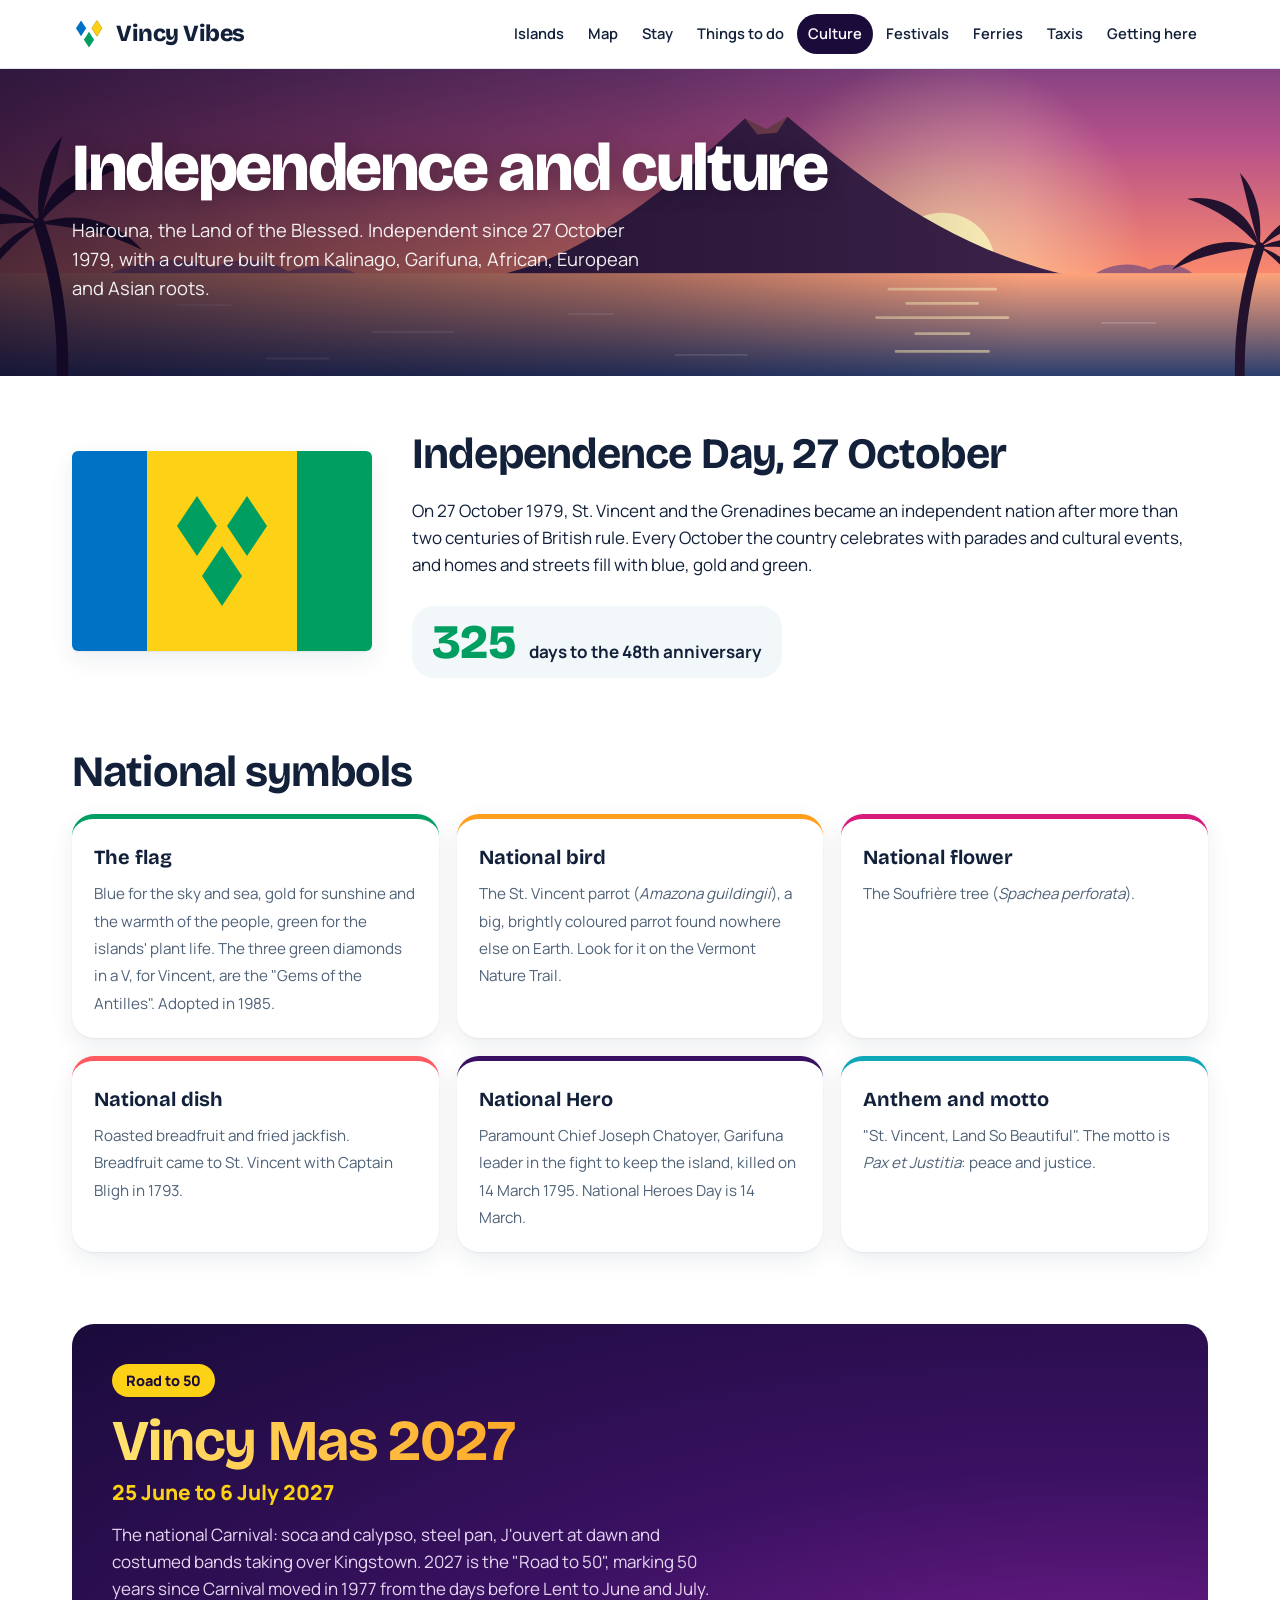
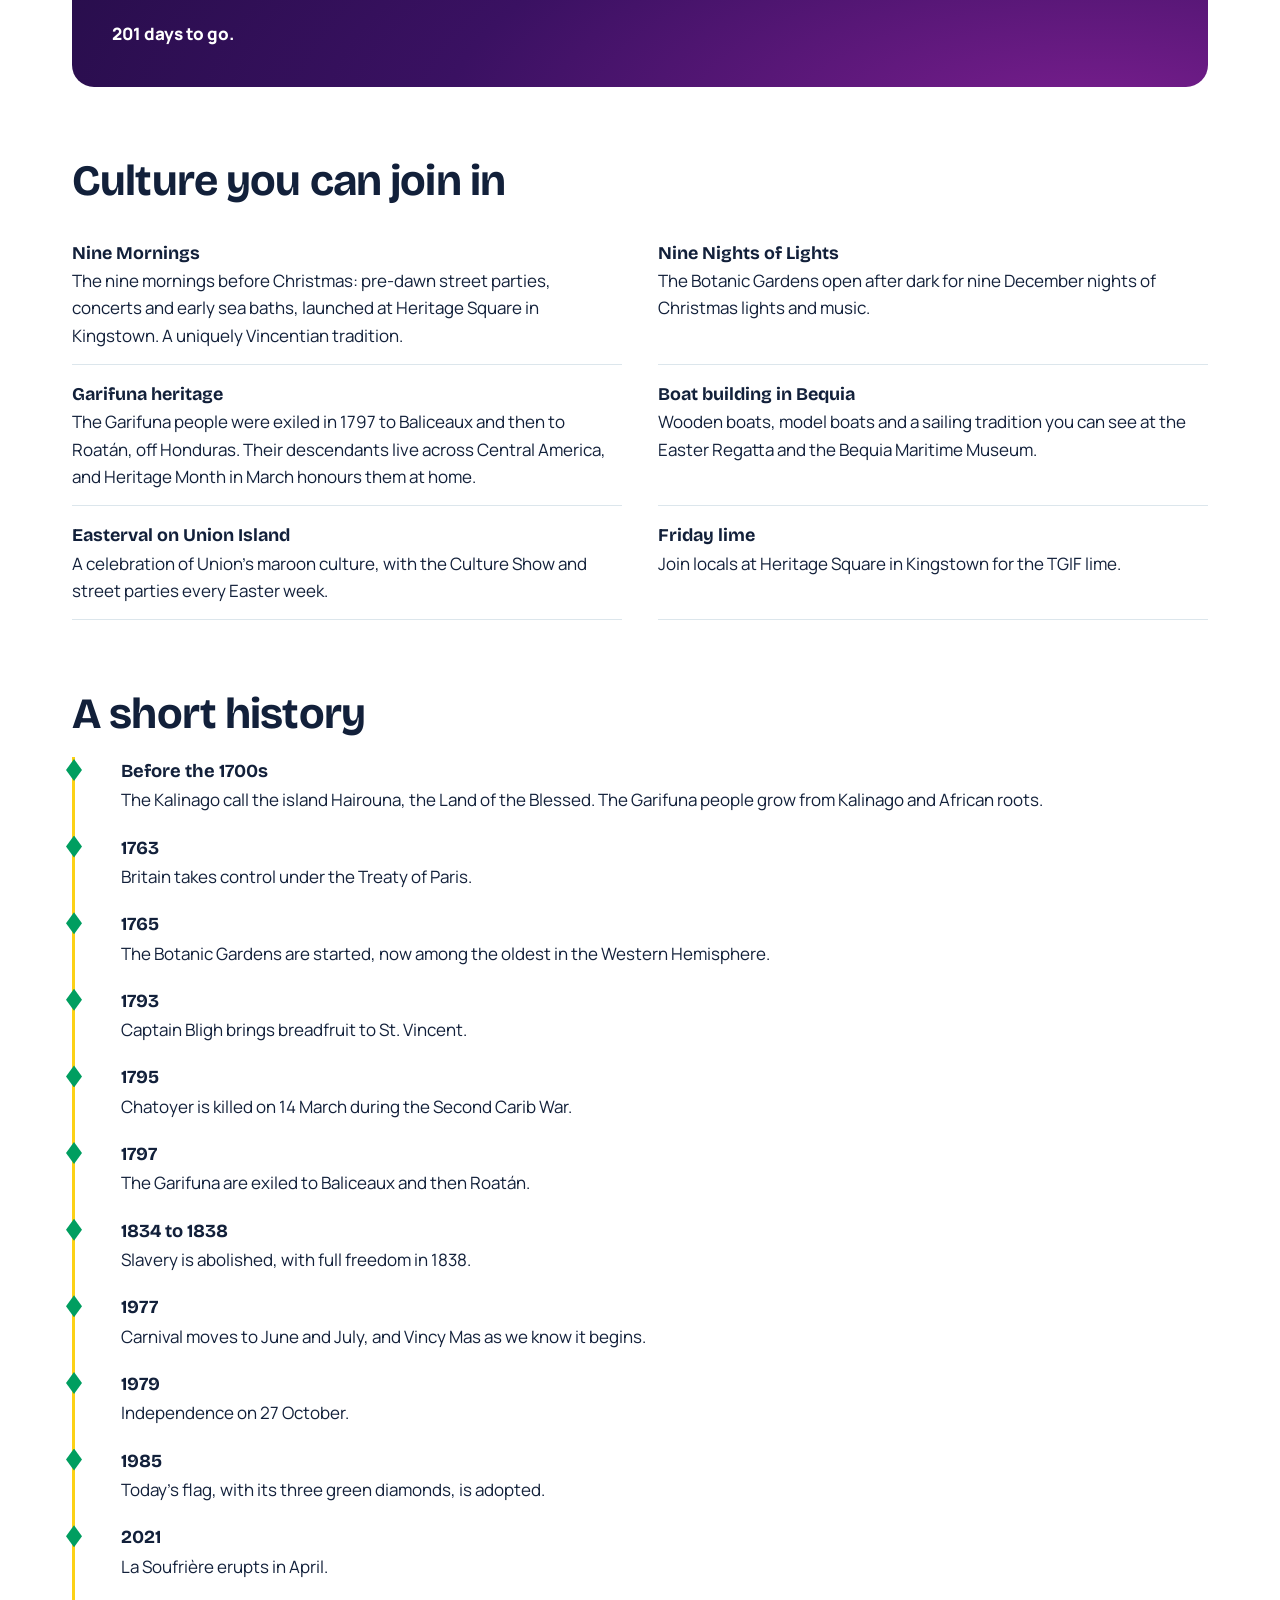
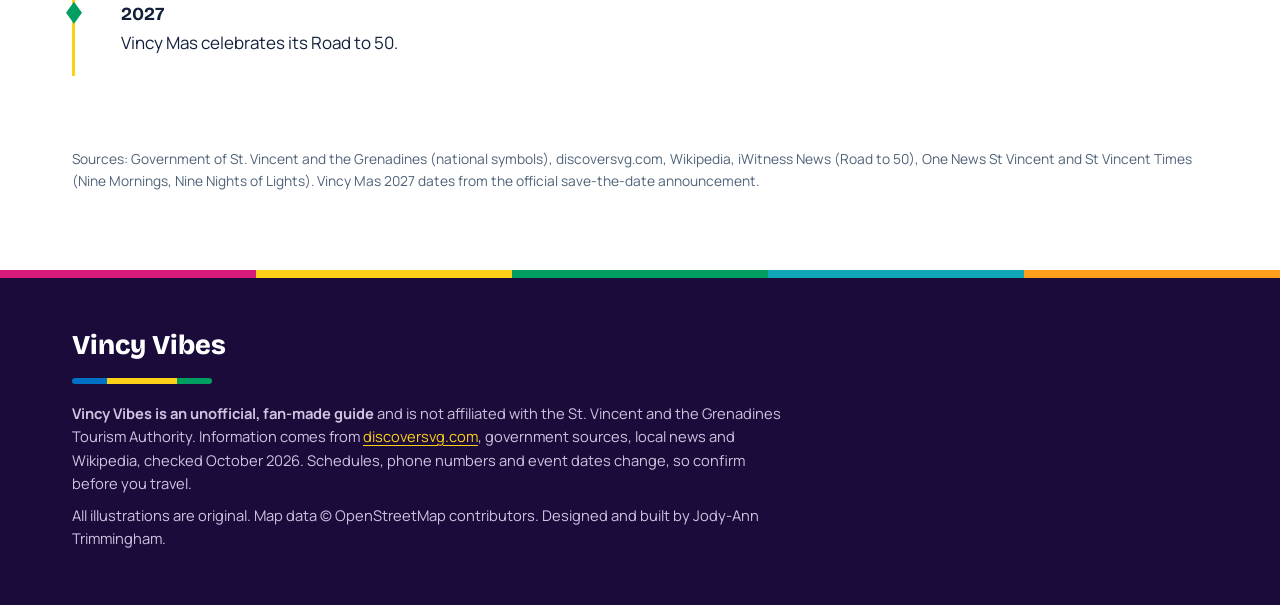
==== commit 073f41af: "Fix page headers, cache-proof file links, flag-coloured logo" ====
--- a/culture.html
+++ b/culture.html
@@ -6,16 +6,16 @@
   <title>Independence and culture · Vincy Vibes</title>
   <meta name="description" content="Independence Day, national symbols, Vincy Mas 2027 Road to 50, and the culture and history of St. Vincent and the Grenadines.">
   <meta name="theme-color" content="#1A0B3B">
-  <link rel="icon" href="img/favicon.svg" type="image/svg+xml">
+  <link rel="icon" href="img/favicon.svg?v=20261019" type="image/svg+xml">
   <link rel="preconnect" href="https://fonts.googleapis.com">
   <link rel="preconnect" href="https://fonts.gstatic.com" crossorigin>
   <link rel="stylesheet" href="https://fonts.googleapis.com/css2?family=Bricolage+Grotesque:opsz,wght@12..96,600;12..96,700;12..96,800&family=Manrope:wght@400;500;600;700;800&display=swap">
-  <link rel="stylesheet" href="css/style.css">
+  <link rel="stylesheet" href="css/style.css?v=20261019">
 </head>
 <body>
 <header class="topbar">
   <div class="wrap topbar-inner">
-    <a class="brand" href="index.html"><svg viewBox="0 0 30 30" aria-hidden="true"><path fill="#009E60" d="M8 3l4.5 7L8 17l-4.5-7z"/><path fill="#009E60" d="M22 3l4.5 7L22 17l-4.5-7z"/><path fill="#D81B7A" d="M15 13l4.5 7L15 27l-4.5-7z"/></svg>Vincy Vibes</a>
+    <a class="brand" href="index.html"><svg viewBox="0 0 30 30" width="34" height="34" aria-hidden="true"><path fill="#0072C6" d="M8 3l4.5 7L8 17l-4.5-7z"/><path fill="#FCD116" stroke="#C9A400" stroke-width=".6" d="M22 3l4.5 7L22 17l-4.5-7z"/><path fill="#009E60" d="M15 13l4.5 7L15 27l-4.5-7z"/></svg>Vincy Vibes</a>
     <button type="button" class="menu-btn" aria-expanded="false" aria-controls="main-nav">Menu</button>
     <nav class="nav" id="main-nav" aria-label="Main"><a href="islands.html">Islands</a><a href="map.html">Map</a><a href="stay.html">Stay</a><a href="things-to-do.html">Things to do</a><a href="culture.html" aria-current="page">Culture</a><a href="festivals.html">Festivals</a><a href="ferries.html">Ferries</a><a href="taxis.html">Taxis</a><a href="getting-here.html">Getting here</a></nav>
   </div>
@@ -24,20 +24,20 @@
 <div class="page-band sky-dawn">
   <svg class="scene" viewBox="0 0 1440 480" preserveAspectRatio="xMidYMax slice" aria-hidden="true" focusable="false">
 <defs>
-<linearGradient id="skyp" x1="0" y1="0" x2="0" y2="1"><stop offset="0" style="stop-color:var(--sky1)"/><stop offset=".45" style="stop-color:var(--sky2)"/><stop offset=".78" style="stop-color:var(--sky3)"/><stop offset="1" style="stop-color:var(--sky4)"/></linearGradient>
-<linearGradient id="seap" x1="0" y1="0" x2="0" y2="1"><stop offset="0" style="stop-color:var(--sea1)"/><stop offset="1" style="stop-color:var(--sea2)"/></linearGradient>
-<radialGradient id="glowp"><stop offset="0" style="stop-color:var(--sun);stop-opacity:.7"/><stop offset="1" style="stop-color:var(--sun);stop-opacity:0"/></radialGradient>
+<linearGradient id="skyp" x1="0" y1="0" x2="0" y2="1"><stop offset="0" stop-color="#3B2C77"/><stop offset=".45" stop-color="#B5508A"/><stop offset=".78" stop-color="#FF8C6B"/><stop offset="1" stop-color="#FFD9A0"/></linearGradient>
+<linearGradient id="seap" x1="0" y1="0" x2="0" y2="1"><stop offset="0" stop-color="#FFA27A"/><stop offset="1" stop-color="#2A3E6E"/></linearGradient>
+<radialGradient id="glowp"><stop offset="0" stop-color="#FFF0B8" stop-opacity=".7"/><stop offset="1" stop-color="#FFF0B8" stop-opacity="0"/></radialGradient>
 </defs>
 <rect width="1440" height="480" fill="url(#skyp)"/>
 <circle cx="1060" cy="350" r="230" fill="url(#glowp)"/>
-<circle cx="1060" cy="356" r="60" style="fill:var(--sun)"/>
-<path d="M120 366 c40-18 80-22 120-8 c24-12 60-12 84 4 c30-10 58-8 80 4 Z" style="fill:var(--far)" opacity=".75"/>
-<path d="M1230 366 c18-12 42-16 64-6 c14-8 34-8 50 6 Z" style="fill:var(--far)" opacity=".75"/>
-<path d="M560 366 C 660 346 760 262 838 190 L 862 202 L 886 188 C 960 250 1060 334 1200 366 Z" style="fill:var(--land)"/><path d="M838 190 L 862 202 L 886 188 L 874 206 L 852 208 Z" style="fill:var(--sky3)" opacity=".35"/>
+<circle cx="1060" cy="356" r="60" fill="#FFF0B8"/>
+<path d="M120 366 c40-18 80-22 120-8 c24-12 60-12 84 4 c30-10 58-8 80 4 Z" fill="#7A4E7E" opacity=".75"/>
+<path d="M1230 366 c18-12 42-16 64-6 c14-8 34-8 50 6 Z" fill="#7A4E7E" opacity=".75"/>
+<path d="M560 366 C 660 346 760 262 838 190 L 862 202 L 886 188 C 960 250 1060 334 1200 366 Z" fill="#3A2147"/><path d="M838 190 L 862 202 L 886 188 L 874 206 L 852 208 Z" fill="#FF8C6B" opacity=".35"/>
 <rect y="364" width="1440" height="116" fill="url(#seap)"/>
-<g style="stroke:var(--sun)" stroke-width="3" stroke-linecap="round" opacity=".55"><path d="M1000 382h120M1020 398h80M986 414h148M1030 432h60M1008 452h104"/></g>
+<g stroke="#FFF0B8" stroke-width="3" stroke-linecap="round" opacity=".55"><path d="M1000 382h120M1020 398h80M986 414h148M1030 432h60M1008 452h104"/></g>
 <g stroke="#FFFFFF" stroke-width="2" stroke-linecap="round" opacity=".18"><path d="M200 400h60M420 430h90M640 410h50M300 460h70M1240 420h60M760 456h80"/></g>
-<g transform="translate(70 486) scale(1.0 1.0)" style="fill:var(--palm);stroke:var(--palm)"><path d="M0 0 C 2 -60 -6 -120 -26 -178" fill="none" stroke-width="13" stroke-linecap="round"/><path d="M-26 -178 C -66 -198 -110 -190 -140 -158 C -100 -176 -62 -180 -26 -178 Z" stroke="none"/><path d="M-26 -178 C -56 -220 -92 -236 -126 -230 C -86 -216 -54 -198 -26 -178 Z" stroke="none"/><path d="M-26 -178 C -14 -226 26 -248 70 -242 C 30 -228 -2 -206 -26 -178 Z" stroke="none"/><path d="M-26 -178 C 20 -194 62 -180 90 -148 C 52 -168 12 -174 -26 -178 Z" stroke="none"/><path d="M-26 -178 C -30 -220 -22 -252 0 -276 C -10 -240 -16 -208 -26 -178 Z" stroke="none"/><path d="M-26 -178 C -60 -168 -84 -140 -92 -108 C -72 -138 -50 -160 -26 -178 Z" stroke="none"/></g><g transform="translate(1395 486) scale(-0.85 0.85)" style="fill:var(--palm);stroke:var(--palm)"><path d="M0 0 C 2 -60 -6 -120 -26 -178" fill="none" stroke-width="13" stroke-linecap="round"/><path d="M-26 -178 C -66 -198 -110 -190 -140 -158 C -100 -176 -62 -180 -26 -178 Z" stroke="none"/><path d="M-26 -178 C -56 -220 -92 -236 -126 -230 C -86 -216 -54 -198 -26 -178 Z" stroke="none"/><path d="M-26 -178 C -14 -226 26 -248 70 -242 C 30 -228 -2 -206 -26 -178 Z" stroke="none"/><path d="M-26 -178 C 20 -194 62 -180 90 -148 C 52 -168 12 -174 -26 -178 Z" stroke="none"/><path d="M-26 -178 C -30 -220 -22 -252 0 -276 C -10 -240 -16 -208 -26 -178 Z" stroke="none"/><path d="M-26 -178 C -60 -168 -84 -140 -92 -108 C -72 -138 -50 -160 -26 -178 Z" stroke="none"/></g>
+<g transform="translate(70 486) scale(1.0 1.0)" fill="#22122E" stroke="#22122E"><path d="M0 0 C 2 -60 -6 -120 -26 -178" fill="none" stroke-width="13" stroke-linecap="round"/><path d="M-26 -178 C -66 -198 -110 -190 -140 -158 C -100 -176 -62 -180 -26 -178 Z" stroke="none"/><path d="M-26 -178 C -56 -220 -92 -236 -126 -230 C -86 -216 -54 -198 -26 -178 Z" stroke="none"/><path d="M-26 -178 C -14 -226 26 -248 70 -242 C 30 -228 -2 -206 -26 -178 Z" stroke="none"/><path d="M-26 -178 C 20 -194 62 -180 90 -148 C 52 -168 12 -174 -26 -178 Z" stroke="none"/><path d="M-26 -178 C -30 -220 -22 -252 0 -276 C -10 -240 -16 -208 -26 -178 Z" stroke="none"/><path d="M-26 -178 C -60 -168 -84 -140 -92 -108 C -72 -138 -50 -160 -26 -178 Z" stroke="none"/></g><g transform="translate(1395 486) scale(-0.85 0.85)" fill="#22122E" stroke="#22122E"><path d="M0 0 C 2 -60 -6 -120 -26 -178" fill="none" stroke-width="13" stroke-linecap="round"/><path d="M-26 -178 C -66 -198 -110 -190 -140 -158 C -100 -176 -62 -180 -26 -178 Z" stroke="none"/><path d="M-26 -178 C -56 -220 -92 -236 -126 -230 C -86 -216 -54 -198 -26 -178 Z" stroke="none"/><path d="M-26 -178 C -14 -226 26 -248 70 -242 C 30 -228 -2 -206 -26 -178 Z" stroke="none"/><path d="M-26 -178 C 20 -194 62 -180 90 -148 C 52 -168 12 -174 -26 -178 Z" stroke="none"/><path d="M-26 -178 C -30 -220 -22 -252 0 -276 C -10 -240 -16 -208 -26 -178 Z" stroke="none"/><path d="M-26 -178 C -60 -168 -84 -140 -92 -108 C -72 -138 -50 -160 -26 -178 Z" stroke="none"/></g>
 </svg>
   <div class="wrap page-head">
     <h1 id="page-title">Independence and culture</h1>
@@ -116,8 +116,8 @@
     <p>All illustrations are original. Map data &copy; OpenStreetMap contributors. Designed and built by Jody-Ann Trimmingham.</p>
   </div>
 </footer>
-<script src="js/data/islands.js"></script>
-<script src="js/site.js"></script>
-<script src="js/culture.js"></script>
+<script src="js/data/islands.js?v=20261019"></script>
+<script src="js/site.js?v=20261019"></script>
+<script src="js/culture.js?v=20261019"></script>
 </body>
 </html>
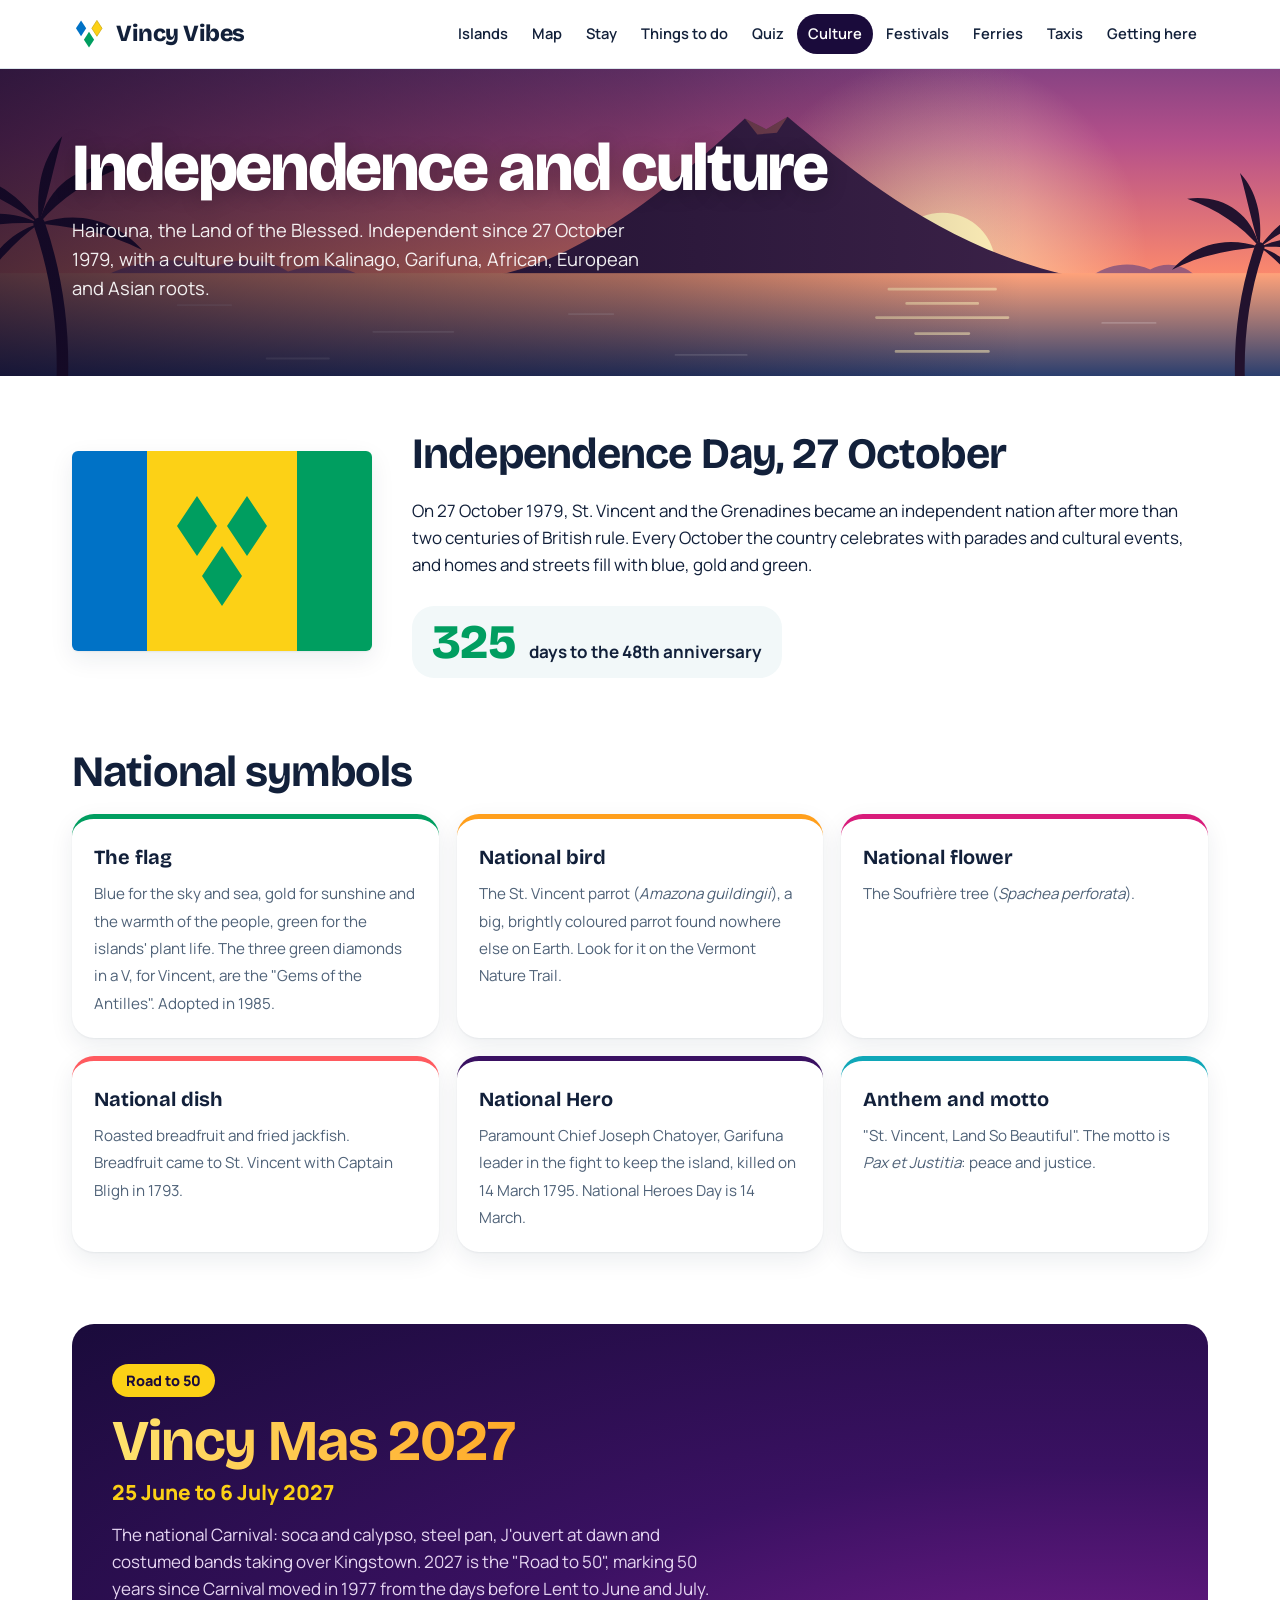
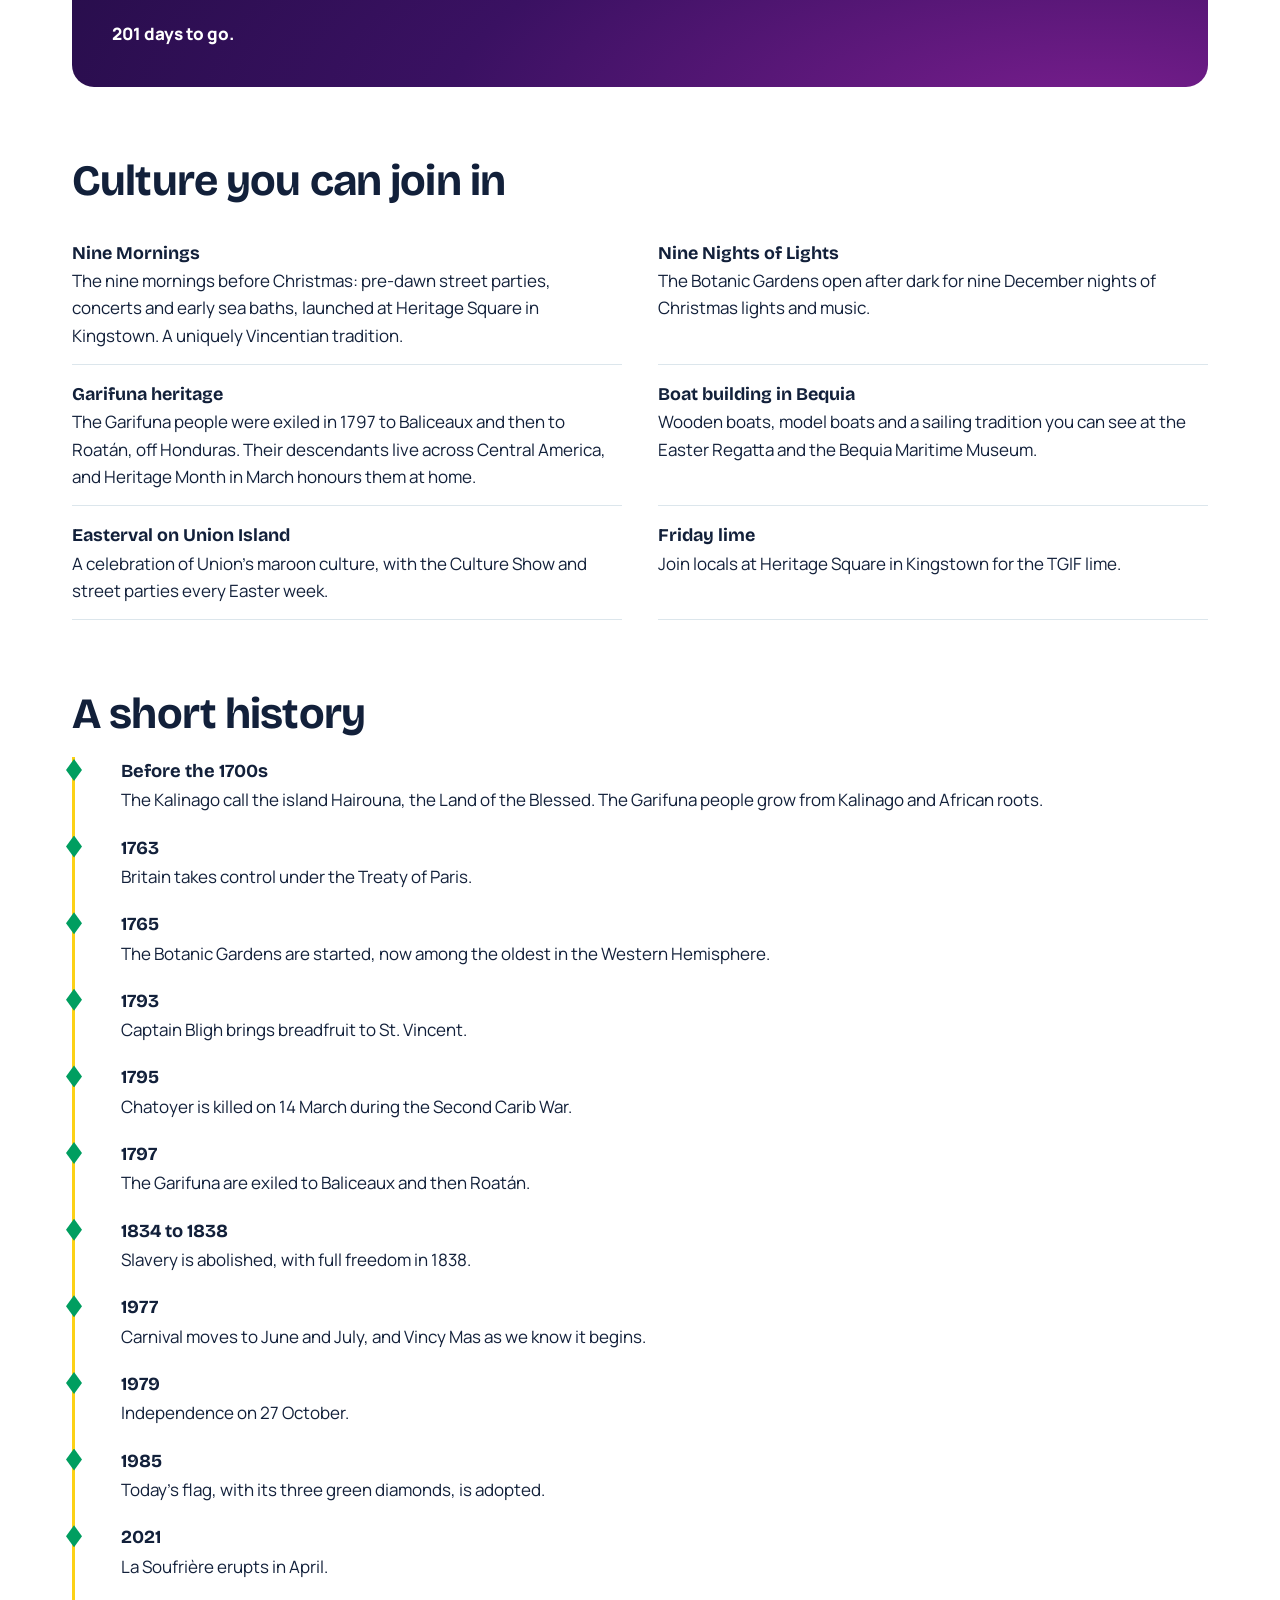
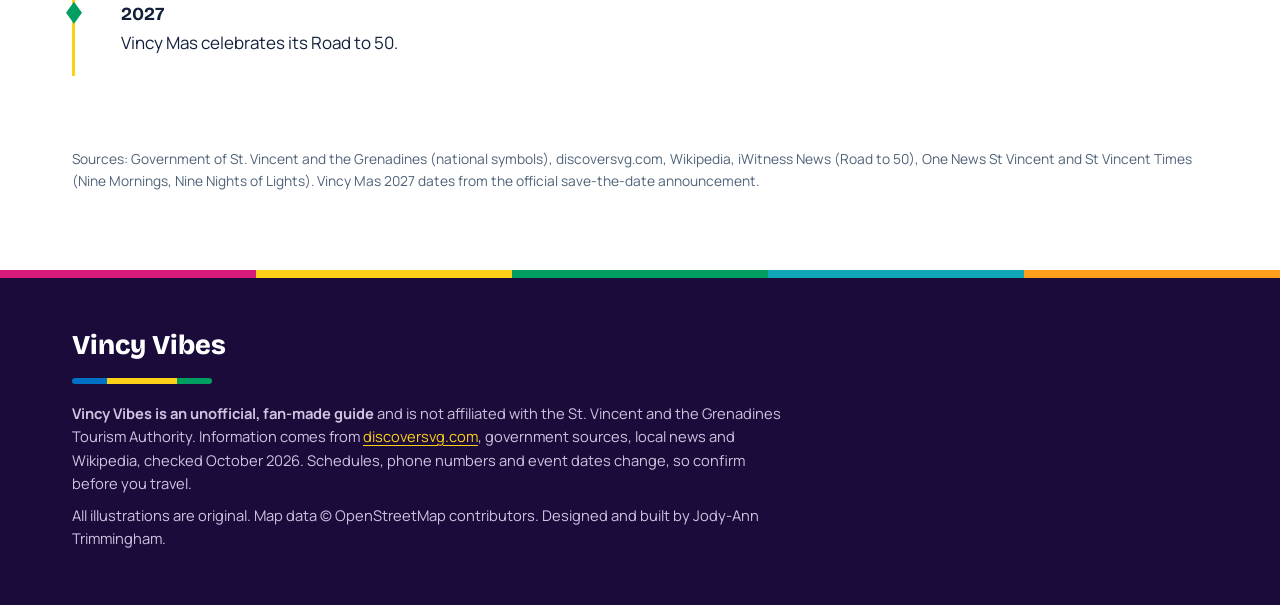
==== commit c0ce10fb: "Add 'Which island are you?' quiz" ====
--- a/culture.html
+++ b/culture.html
@@ -6,18 +6,18 @@
   <title>Independence and culture · Vincy Vibes</title>
   <meta name="description" content="Independence Day, national symbols, Vincy Mas 2027 Road to 50, and the culture and history of St. Vincent and the Grenadines.">
   <meta name="theme-color" content="#1A0B3B">
-  <link rel="icon" href="img/favicon.svg?v=20261019" type="image/svg+xml">
+  <link rel="icon" href="img/favicon.svg?v=20261020" type="image/svg+xml">
   <link rel="preconnect" href="https://fonts.googleapis.com">
   <link rel="preconnect" href="https://fonts.gstatic.com" crossorigin>
   <link rel="stylesheet" href="https://fonts.googleapis.com/css2?family=Bricolage+Grotesque:opsz,wght@12..96,600;12..96,700;12..96,800&family=Manrope:wght@400;500;600;700;800&display=swap">
-  <link rel="stylesheet" href="css/style.css?v=20261019">
+  <link rel="stylesheet" href="css/style.css?v=20261020">
 </head>
 <body>
 <header class="topbar">
   <div class="wrap topbar-inner">
     <a class="brand" href="index.html"><svg viewBox="0 0 30 30" width="34" height="34" aria-hidden="true"><path fill="#0072C6" d="M8 3l4.5 7L8 17l-4.5-7z"/><path fill="#FCD116" stroke="#C9A400" stroke-width=".6" d="M22 3l4.5 7L22 17l-4.5-7z"/><path fill="#009E60" d="M15 13l4.5 7L15 27l-4.5-7z"/></svg>Vincy Vibes</a>
     <button type="button" class="menu-btn" aria-expanded="false" aria-controls="main-nav">Menu</button>
-    <nav class="nav" id="main-nav" aria-label="Main"><a href="islands.html">Islands</a><a href="map.html">Map</a><a href="stay.html">Stay</a><a href="things-to-do.html">Things to do</a><a href="culture.html" aria-current="page">Culture</a><a href="festivals.html">Festivals</a><a href="ferries.html">Ferries</a><a href="taxis.html">Taxis</a><a href="getting-here.html">Getting here</a></nav>
+    <nav class="nav" id="main-nav" aria-label="Main"><a href="islands.html">Islands</a><a href="map.html">Map</a><a href="stay.html">Stay</a><a href="things-to-do.html">Things to do</a><a href="quiz.html">Quiz</a><a href="culture.html" aria-current="page">Culture</a><a href="festivals.html">Festivals</a><a href="ferries.html">Ferries</a><a href="taxis.html">Taxis</a><a href="getting-here.html">Getting here</a></nav>
   </div>
 </header>
 <main>
@@ -116,8 +116,8 @@
     <p>All illustrations are original. Map data &copy; OpenStreetMap contributors. Designed and built by Jody-Ann Trimmingham.</p>
   </div>
 </footer>
-<script src="js/data/islands.js?v=20261019"></script>
-<script src="js/site.js?v=20261019"></script>
-<script src="js/culture.js?v=20261019"></script>
+<script src="js/data/islands.js?v=20261020"></script>
+<script src="js/site.js?v=20261020"></script>
+<script src="js/culture.js?v=20261020"></script>
 </body>
 </html>
--- a/css/style.css
+++ b/css/style.css
@@ -469,3 +469,63 @@
 @media (max-width: 600px) { .food-grid { grid-template-columns: 1fr; } .food.star { grid-column: auto; } }
 .hero-grid > *, .tools-row > *, .island-grid > * { min-width: 0; }
 .hop-map .isle .mini { pointer-events: auto; }
+
+/* ---------- Which island are you? quiz ---------- */
+.quiz-promo { display: grid; grid-template-columns: auto 1fr auto; align-items: center; gap: 28px; margin: 56px 0 8px; padding: 28px 32px; border-radius: var(--r-l); color: var(--white);
+  background: radial-gradient(120% 140% at 0% 0%, var(--magenta) 0%, var(--plum) 45%, var(--night) 100%); box-shadow: var(--shadow); }
+.quiz-promo h2 { color: var(--white); margin: 4px 0 6px; }
+.quiz-promo p { margin: 0; color: rgba(255,255,255,.88); max-width: 60ch; }
+.quiz-promo .kicker { color: var(--gold); }
+.qp-fan { position: relative; width: 92px; height: 70px; }
+.qp-fan span { position: absolute; left: 40px; bottom: 0; width: 12px; height: 66px; border-radius: 12px 12px 3px 3px; transform-origin: 50% 100%; }
+.qp-fan span:nth-child(1) { background: var(--lagoon); transform: rotate(-56deg); }
+.qp-fan span:nth-child(2) { background: var(--green); transform: rotate(-28deg); }
+.qp-fan span:nth-child(3) { background: var(--gold); }
+.qp-fan span:nth-child(4) { background: var(--mango); transform: rotate(28deg); }
+.qp-fan span:nth-child(5) { background: var(--coral); transform: rotate(56deg); }
+
+.quiz-wrap { max-width: 760px; margin: 40px auto 0; }
+.quiz-progress { height: 8px; border-radius: 99px; background: var(--line); overflow: hidden; margin-bottom: 18px; }
+.quiz-progress span { display: block; height: 100%; width: 0; border-radius: 99px; background: linear-gradient(90deg, var(--lagoon), var(--gold), var(--magenta)); transition: width .35s ease; }
+.quiz-card { background: var(--white); border: 1px solid var(--line); border-radius: var(--r-l); box-shadow: var(--shadow); padding: 32px; min-height: 380px; }
+.quiz-card.in { animation: quizIn .35s ease both; }
+@keyframes quizIn { from { opacity: 0; transform: translateY(10px); } to { opacity: 1; transform: none; } }
+.quiz-step { font-size: .8rem; font-weight: 800; letter-spacing: .08em; text-transform: uppercase; color: var(--magenta); margin: 0 0 6px; }
+.quiz-q { font-family: var(--display); font-size: clamp(1.5rem, 3.4vw, 2.1rem); line-height: 1.15; margin: 0 0 22px; color: var(--ink); outline: none; }
+.quiz-answers { display: grid; gap: 10px; }
+.quiz-answer { display: flex; align-items: center; gap: 14px; width: 100%; text-align: left; font: inherit; font-weight: 600; font-size: 1.02rem; color: var(--ink); background: var(--mist);
+  border: 2px solid transparent; border-radius: var(--r); padding: 14px 18px; cursor: pointer; transition: border-color .15s, background .15s, transform .15s; }
+.quiz-answer .dot { flex: 0 0 auto; width: 14px; height: 14px; transform: rotate(45deg); border-radius: 3px; background: var(--line); transition: background .15s; }
+.quiz-answer:hover { border-color: var(--lagoon); background: var(--white); transform: translateX(3px); }
+.quiz-answer:nth-child(3n+1):hover .dot { background: #0072C6; }
+.quiz-answer:nth-child(3n+2):hover .dot { background: var(--gold); }
+.quiz-answer:nth-child(3n+3):hover .dot { background: var(--green); }
+.quiz-answer.chosen { border-color: var(--magenta); background: #FCE8F2; }
+.quiz-answer.chosen .dot { background: var(--magenta); }
+.quiz-answer:focus-visible, .quiz-back:focus-visible { outline: 3px solid var(--gold); outline-offset: 2px; }
+.quiz-back { margin-top: 18px; font: inherit; font-weight: 700; color: var(--muted); background: none; border: 0; padding: 6px 2px; cursor: pointer; text-decoration: underline; text-underline-offset: 3px; }
+.quiz-back:hover { color: var(--ink); }
+
+.quiz-result { border-top: 6px solid var(--accent); margin: -32px -32px 0; padding: 28px 32px 0; border-radius: var(--r-l) var(--r-l) 0 0; text-align: left; }
+.res-icon { width: 76px; height: 76px; border-radius: 50%; display: grid; place-items: center; background: var(--mist); margin-bottom: 14px; box-shadow: 0 0 0 4px var(--accent); }
+.res-icon svg { width: 46px; height: 46px; }
+.res-text { font-size: 1.08rem; margin: 0 0 18px; }
+.res-hl { list-style: none; padding: 0; margin: 0 0 24px; display: grid; gap: 10px; }
+.res-hl li { position: relative; padding-left: 24px; color: var(--muted); }
+.res-hl li::before { content: ""; position: absolute; left: 2px; top: .45em; width: 10px; height: 10px; transform: rotate(45deg); border-radius: 2px; background: var(--accent); }
+.res-hl strong { color: var(--ink); }
+.res-actions { display: flex; flex-wrap: wrap; gap: 10px; }
+.share-msg { min-height: 1.4em; margin: 12px 0 0; font-weight: 600; color: var(--rainforest); word-break: break-all; }
+
+@media (max-width: 760px) {
+  .quiz-promo { grid-template-columns: 1fr; gap: 16px; padding: 24px 20px; }
+  .quiz-promo .btn { justify-self: start; }
+  .quiz-card { padding: 22px 18px; }
+  .quiz-result { margin: -22px -18px 0; padding: 22px 18px 0; }
+  .res-actions .btn { flex: 1 1 100%; }
+}
+@media (prefers-reduced-motion: reduce) {
+  .quiz-card.in { animation: none; }
+  .quiz-progress span, .quiz-answer { transition: none; }
+}
+.quiz-q, .quiz-card { scroll-margin-top: 96px; }
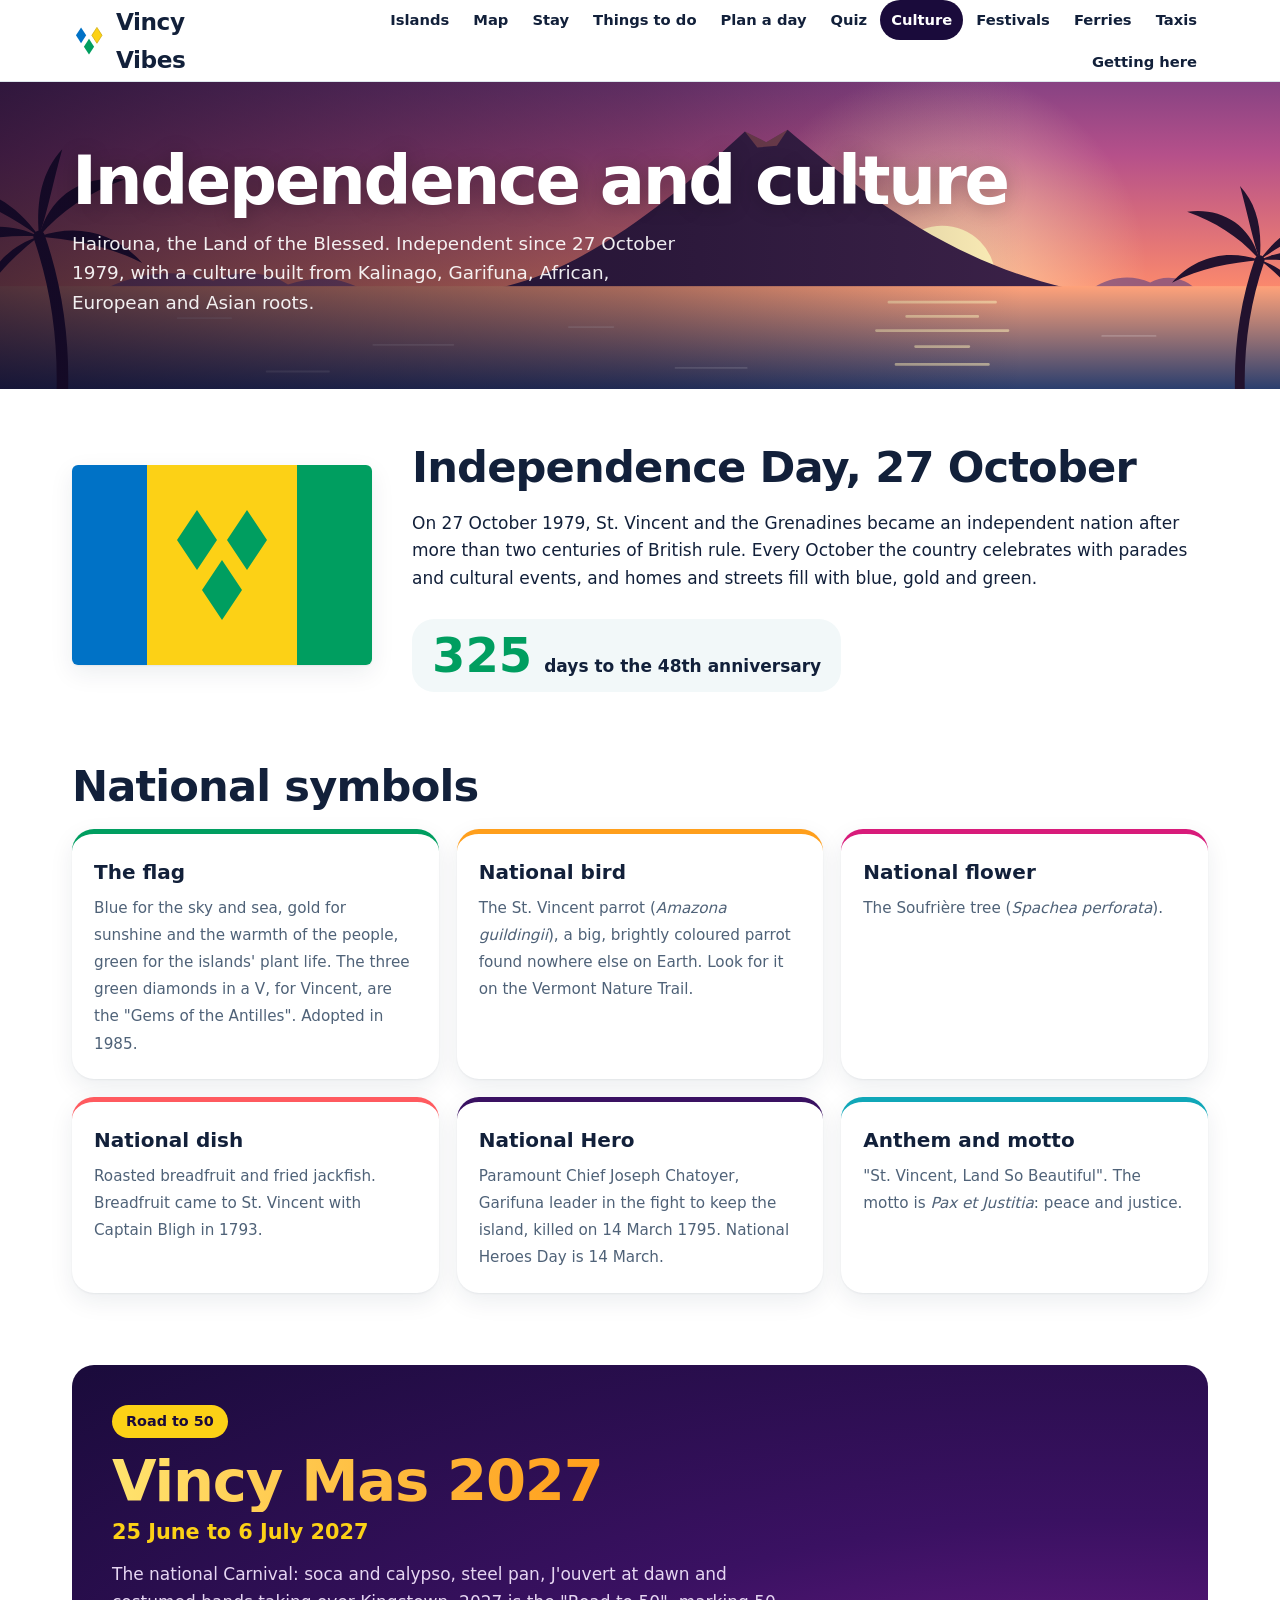
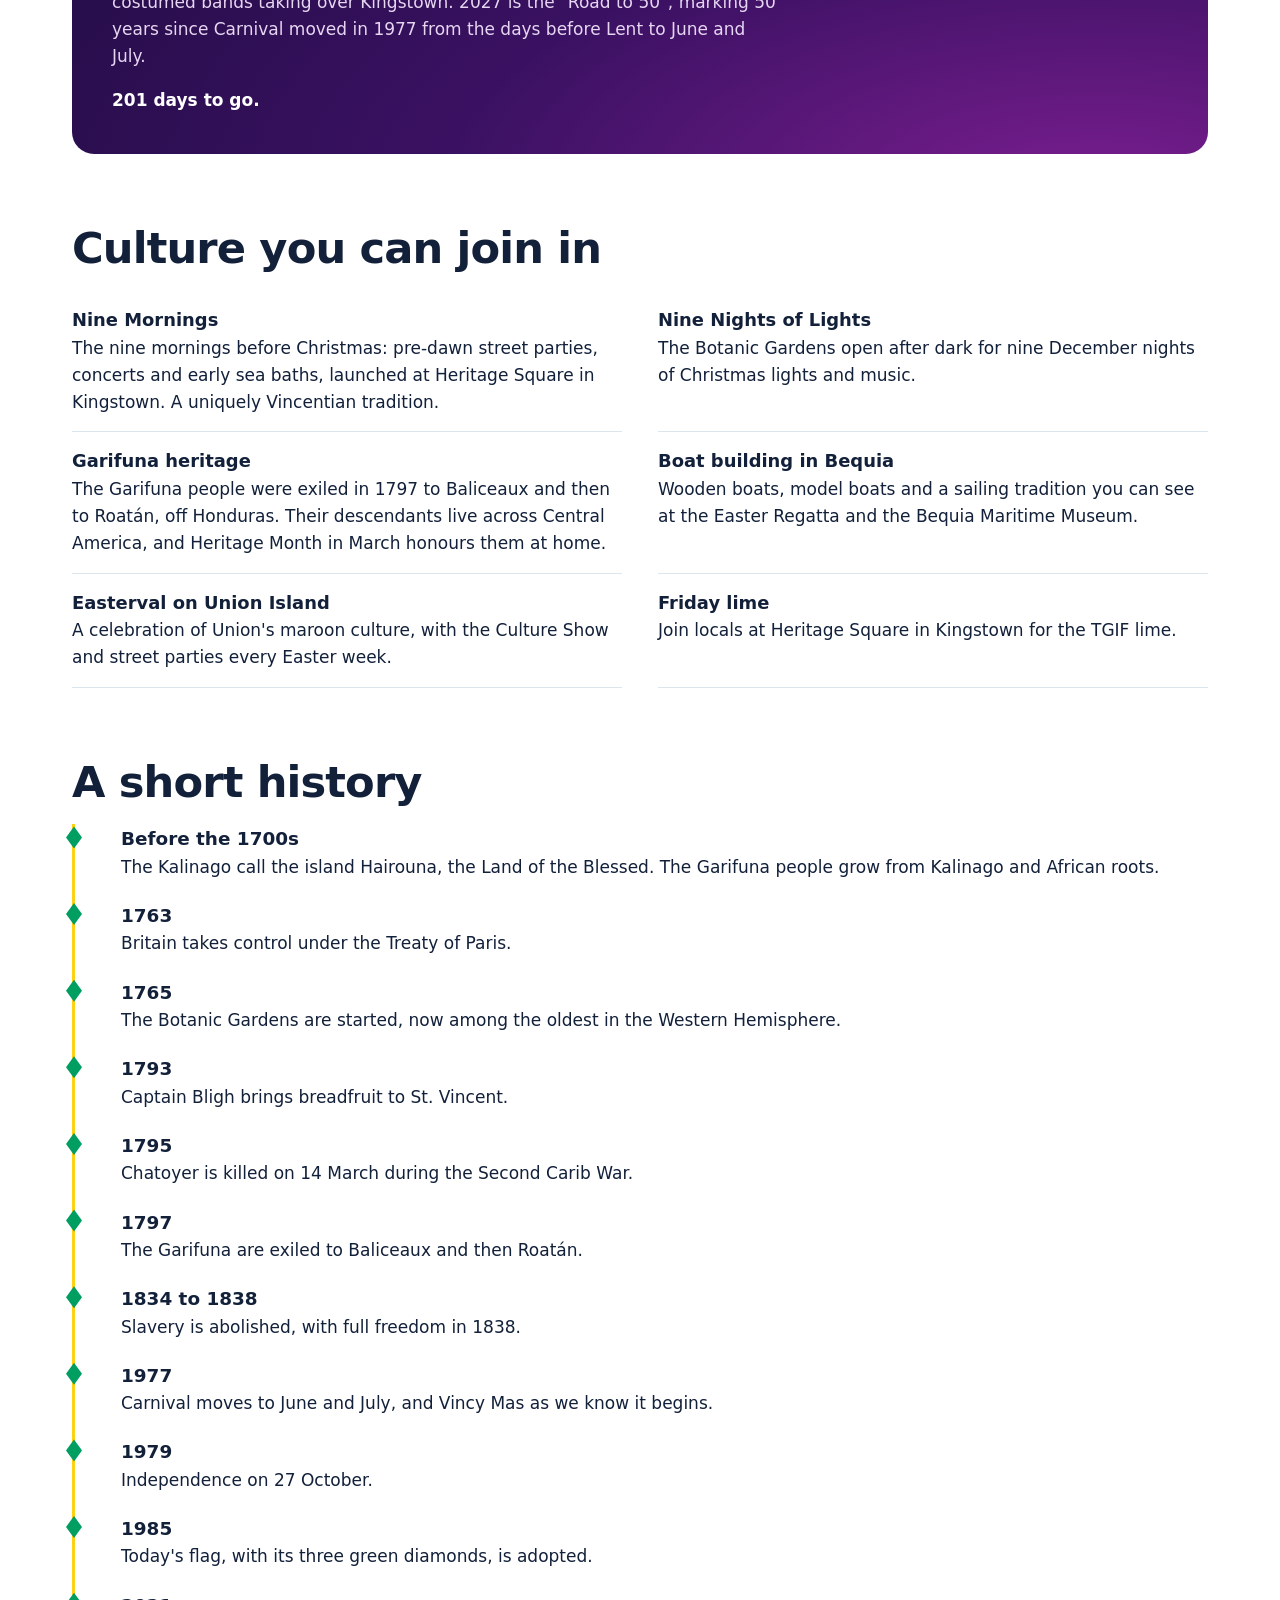
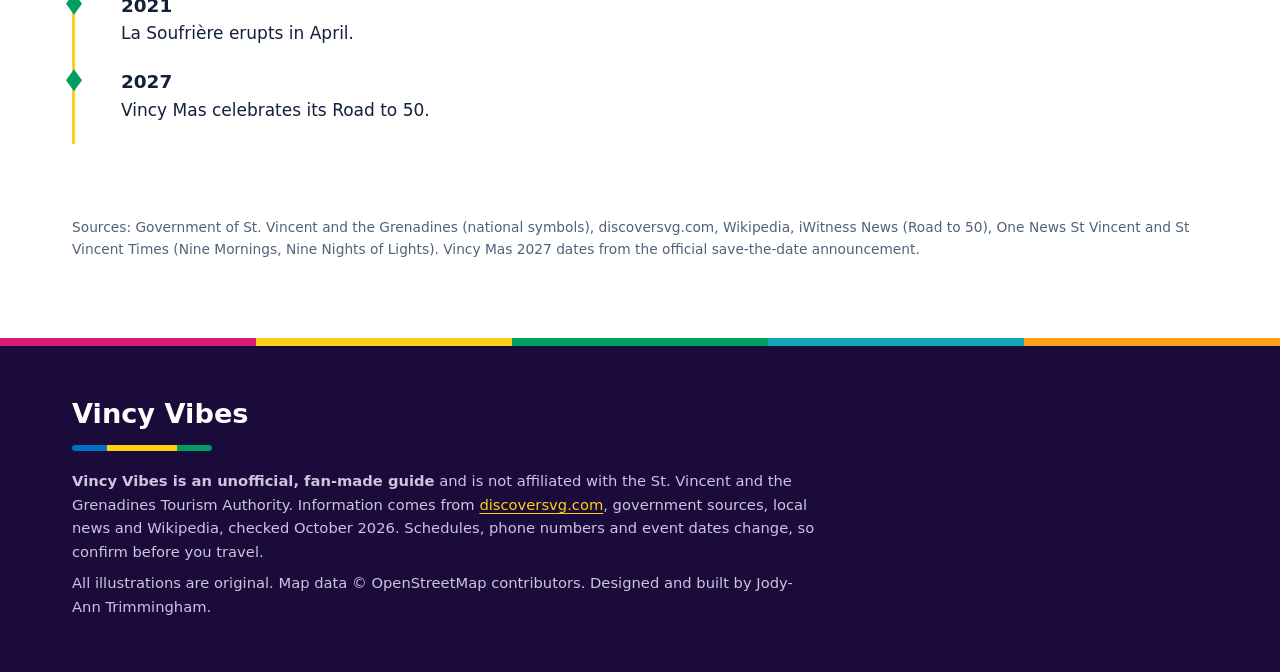
==== commit 3fa73403: "Add day planner and security hardening (CSP, SRI, security.txt, tests)" ====
--- a/culture.html
+++ b/culture.html
@@ -2,22 +2,24 @@
 <html lang="en">
 <head>
   <meta charset="utf-8">
+  <meta http-equiv="Content-Security-Policy" content="default-src 'self'; script-src 'self' https://unpkg.com/leaflet@1.9.4/dist/leaflet.js; style-src 'self' 'unsafe-inline' https://fonts.googleapis.com https://unpkg.com/leaflet@1.9.4/dist/leaflet.css; font-src https://fonts.gstatic.com; img-src 'self' data: https://tile.openstreetmap.org https://unpkg.com/leaflet@1.9.4/dist/images/; connect-src 'self'; object-src 'none'; base-uri 'self'; form-action 'self'">
+  <meta name="referrer" content="strict-origin-when-cross-origin">
   <meta name="viewport" content="width=device-width, initial-scale=1">
   <title>Independence and culture · Vincy Vibes</title>
   <meta name="description" content="Independence Day, national symbols, Vincy Mas 2027 Road to 50, and the culture and history of St. Vincent and the Grenadines.">
   <meta name="theme-color" content="#1A0B3B">
-  <link rel="icon" href="img/favicon.svg?v=20261020" type="image/svg+xml">
+  <link rel="icon" href="img/favicon.svg?v=20261021" type="image/svg+xml">
   <link rel="preconnect" href="https://fonts.googleapis.com">
   <link rel="preconnect" href="https://fonts.gstatic.com" crossorigin>
   <link rel="stylesheet" href="https://fonts.googleapis.com/css2?family=Bricolage+Grotesque:opsz,wght@12..96,600;12..96,700;12..96,800&family=Manrope:wght@400;500;600;700;800&display=swap">
-  <link rel="stylesheet" href="css/style.css?v=20261020">
+  <link rel="stylesheet" href="css/style.css?v=20261021">
 </head>
 <body>
 <header class="topbar">
   <div class="wrap topbar-inner">
     <a class="brand" href="index.html"><svg viewBox="0 0 30 30" width="34" height="34" aria-hidden="true"><path fill="#0072C6" d="M8 3l4.5 7L8 17l-4.5-7z"/><path fill="#FCD116" stroke="#C9A400" stroke-width=".6" d="M22 3l4.5 7L22 17l-4.5-7z"/><path fill="#009E60" d="M15 13l4.5 7L15 27l-4.5-7z"/></svg>Vincy Vibes</a>
     <button type="button" class="menu-btn" aria-expanded="false" aria-controls="main-nav">Menu</button>
-    <nav class="nav" id="main-nav" aria-label="Main"><a href="islands.html">Islands</a><a href="map.html">Map</a><a href="stay.html">Stay</a><a href="things-to-do.html">Things to do</a><a href="quiz.html">Quiz</a><a href="culture.html" aria-current="page">Culture</a><a href="festivals.html">Festivals</a><a href="ferries.html">Ferries</a><a href="taxis.html">Taxis</a><a href="getting-here.html">Getting here</a></nav>
+    <nav class="nav" id="main-nav" aria-label="Main"><a href="islands.html">Islands</a><a href="map.html">Map</a><a href="stay.html">Stay</a><a href="things-to-do.html">Things to do</a><a href="planner.html">Plan a day</a><a href="quiz.html">Quiz</a><a href="culture.html" aria-current="page">Culture</a><a href="festivals.html">Festivals</a><a href="ferries.html">Ferries</a><a href="taxis.html">Taxis</a><a href="getting-here.html">Getting here</a></nav>
   </div>
 </header>
 <main>
@@ -116,8 +118,8 @@
     <p>All illustrations are original. Map data &copy; OpenStreetMap contributors. Designed and built by Jody-Ann Trimmingham.</p>
   </div>
 </footer>
-<script src="js/data/islands.js?v=20261020"></script>
-<script src="js/site.js?v=20261020"></script>
-<script src="js/culture.js?v=20261020"></script>
+<script src="js/data/islands.js?v=20261021"></script>
+<script src="js/site.js?v=20261021"></script>
+<script src="js/culture.js?v=20261021"></script>
 </body>
 </html>
--- a/css/style.css
+++ b/css/style.css
@@ -433,11 +433,13 @@
   .band-art { width: 140px; height: 140px; opacity: .45; }
   .mas-band .fan { width: 280px; height: 280px; opacity: .55; }
 }
-@media (max-width: 760px) {
+@media (max-width: 1099px) {
   .menu-btn { display: inline-block; }
   .nav { display: none; position: absolute; left: 0; right: 0; top: 100%; background: var(--white); padding: 10px 16px 16px; box-shadow: 0 12px 24px rgba(18,32,58,.12); flex-direction: column; align-items: stretch; }
   .nav.open { display: flex; }
   .nav a { padding: 11px 14px; font-size: 1.05rem; }
+}
+@media (max-width: 760px) {
   .island-list, .fest-list, .pick-list { grid-template-columns: 1fr; }
   .fest.big { grid-column: auto; }
 }
@@ -529,3 +531,86 @@
   .quiz-progress span, .quiz-answer { transition: none; }
 }
 .quiz-q, .quiz-card { scroll-margin-top: 96px; }
+
+/* ---------- Day planner ---------- */
+.planner { display: grid; grid-template-columns: minmax(0, 380px) minmax(0, 1fr); gap: 32px; align-items: start; margin-top: 40px; }
+.plan-form { position: sticky; top: 88px; background: var(--white); border: 1px solid var(--line); border-radius: var(--r-l); box-shadow: var(--shadow); padding: 24px; display: grid; gap: 18px; }
+.pf-row { display: grid; gap: 8px; }
+.pf-row label, .pf-label { font-weight: 800; font-size: .9rem; color: var(--ink); }
+.plan-form select.filter, .plan-form input.filter { width: 100%; }
+.plan-form .chips { margin: 0; }
+.plan-form .seg { border-radius: 18px; }
+.pf-go { width: 100%; margin-top: 4px; }
+
+.plan-empty { border: 2px dashed var(--line); border-radius: var(--r-l); padding: 48px 32px; text-align: center; color: var(--muted); }
+.plan-empty h2 { color: var(--ink); margin: 16px 0 8px; font-size: 1.5rem; }
+.plan-empty p { margin: 0 auto; max-width: 42ch; }
+.pe-art { display: inline-flex; gap: 10px; }
+.pe-art span { width: 22px; height: 22px; border-radius: 4px; transform: rotate(45deg); }
+.pe-art span:nth-child(1) { background: #0072C6; }
+.pe-art span:nth-child(2) { background: var(--gold); margin-top: -10px; }
+.pe-art span:nth-child(3) { background: var(--green); }
+
+.plan-out { scroll-margin-top: 90px; }
+.plan-out.in { animation: quizIn .35s ease both; }
+.plan-head { display: flex; gap: 18px; align-items: center; padding-bottom: 18px; border-bottom: 4px solid var(--accent); margin-bottom: 18px; }
+.plan-head .res-icon { margin: 0; flex: none; }
+.plan-head h2 { margin: 0; font-size: clamp(1.8rem, 4vw, 2.4rem); outline: none; }
+.plan-date { margin: 2px 0 0; color: var(--muted); font-weight: 600; }
+.plan-notes { list-style: none; padding: 0; margin: 0 0 22px; display: grid; gap: 8px; }
+.plan-notes li { padding: 12px 16px 12px 44px; border-radius: var(--r); position: relative; font-size: .95rem; }
+.plan-notes li::before { content: ""; position: absolute; left: 18px; top: 18px; width: 10px; height: 10px; border-radius: 2px; transform: rotate(45deg); }
+.note-info { background: var(--mist); } .note-info::before { background: var(--lagoon); }
+.note-warn { background: var(--warn-bg); } .note-warn::before { background: var(--mango); }
+.note-party { background: #FCE8F2; } .note-party::before { background: var(--magenta); }
+
+.daylist { list-style: none; padding: 0; margin: 0; }
+.tl-item { display: grid; grid-template-columns: 84px 24px minmax(0, 1fr); gap: 0 10px; position: relative; padding-bottom: 16px; }
+.tl-item::before { content: ""; position: absolute; left: 105px; top: 22px; bottom: -4px; width: 2px; background: var(--line); }
+.tl-item:last-child::before { display: none; }
+.tl-time { font-weight: 800; font-size: .9rem; color: var(--ink); text-align: right; padding-top: 16px; white-space: nowrap; }
+.tl-dot { width: 16px; height: 16px; margin: 18px auto 0; border-radius: 4px; transform: rotate(45deg); background: var(--gold); box-shadow: 0 0 0 4px var(--white); position: relative; z-index: 1; }
+.tl-boat .tl-dot { background: var(--sea); }
+.tl-card { background: var(--white); border: 1px solid var(--line); border-radius: var(--r); padding: 14px 18px; box-shadow: var(--shadow); }
+.tl-boat .tl-card { background: #EAF6F8; border-color: #BFE3EA; box-shadow: none; }
+.tl-slot { margin: 0 0 2px; font-size: .75rem; font-weight: 800; letter-spacing: .07em; text-transform: uppercase; color: var(--magenta); }
+.tl-boat .tl-slot { color: var(--sea); }
+.tl-card h3 { margin: 0 0 4px; font-size: 1.12rem; display: flex; align-items: center; gap: 8px; }
+.tl-card p { margin: 0 0 6px; }
+.tl-num { flex: none; width: 24px; height: 24px; border-radius: 50%; background: var(--night); color: var(--gold); font-size: .8rem; font-weight: 800; display: inline-grid; place-items: center; }
+.tl-alt { font-size: .88rem; color: var(--muted); }
+.tl-tags { display: flex; flex-wrap: wrap; gap: 6px; margin: 8px 0 4px; }
+.tag { font-size: .75rem; font-weight: 700; padding: 3px 10px; border-radius: 999px; background: var(--mist); color: var(--muted); }
+.tl-actions { display: flex; flex-wrap: wrap; gap: 16px; align-items: center; margin-top: 6px; font-size: .9rem; font-weight: 700; }
+.swap { font: inherit; font-weight: 700; color: var(--magenta); background: none; border: 0; padding: 0; cursor: pointer; text-decoration: underline; text-underline-offset: 3px; }
+.swap:hover { color: var(--magenta-dark); }
+.swap:focus-visible { outline: 3px solid var(--gold); outline-offset: 2px; border-radius: 4px; }
+
+.plan-map-h { margin: 22px 0 10px; font-size: 1.2rem; }
+.plan-map { height: 340px; border-radius: var(--r); overflow: hidden; border: 1px solid var(--line); }
+.plan-pin span { display: grid; place-items: center; width: 30px; height: 30px; border-radius: 15px; white-space: nowrap; background: var(--night); color: var(--gold); font: 800 .85rem var(--body); border: 2px solid var(--white); box-shadow: 0 2px 6px rgba(0,0,0,.3); }
+.plan-actions { margin-top: 22px; }
+
+@media (max-width: 900px) {
+  .planner { grid-template-columns: minmax(0, 1fr); }
+  .plan-form { position: static; }
+}
+@media (max-width: 520px) {
+  .tl-item { grid-template-columns: 18px minmax(0, 1fr); }
+  .tl-item::before { left: 8px; }
+  .tl-time { grid-column: 2; text-align: left; padding: 0 0 4px; order: -1; }
+  .tl-dot { grid-row: 1 / span 2; grid-column: 1; margin-top: 4px; width: 14px; height: 14px; }
+  .tl-card { grid-column: 2; }
+  .plan-head .res-icon { width: 60px; height: 60px; }
+  .plan-actions .btn { flex: 1 1 100%; }
+}
+@media print {
+  .topbar, .footer, .confetti-edge, .page-band, .plan-form, .plan-actions, .swap, .share-msg, .plan-empty, .leaflet-control-zoom { display: none !important; }
+  .planner { display: block; margin: 0; }
+  .tl-card, .plan-form { box-shadow: none; }
+  .plan-map { height: 280px; }
+  a { color: inherit; }
+}
+@media (prefers-reduced-motion: reduce) { .plan-out.in { animation: none; } }
+.plan-form input[type=date] { font: inherit; font-weight: 700; padding: 10px 16px; border: 1.5px solid #B8C7D3; border-radius: 999px; background: var(--white); color: var(--ink); min-height: 46px; }
+.plan-form select:focus, .plan-form input[type=date]:focus { outline: none; border-color: var(--magenta); box-shadow: 0 0 0 4px rgba(216,27,122,.15); }
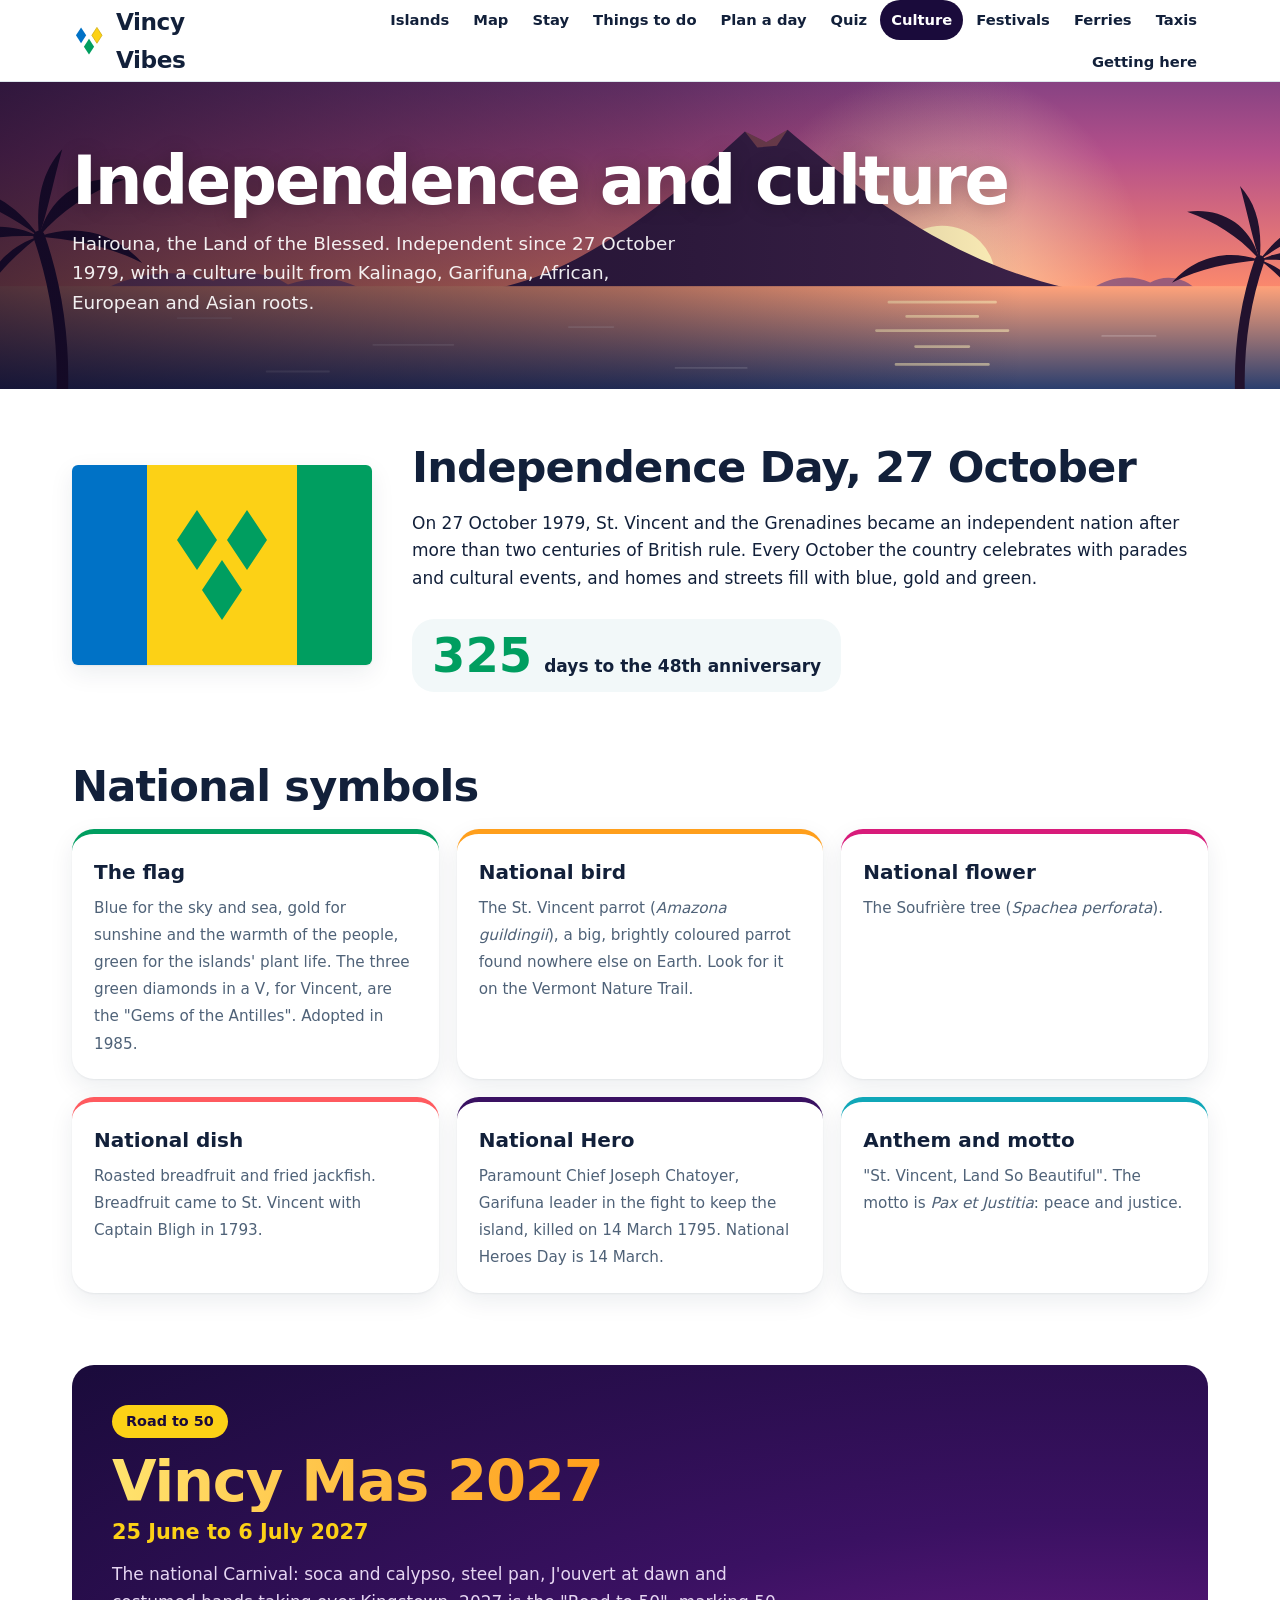
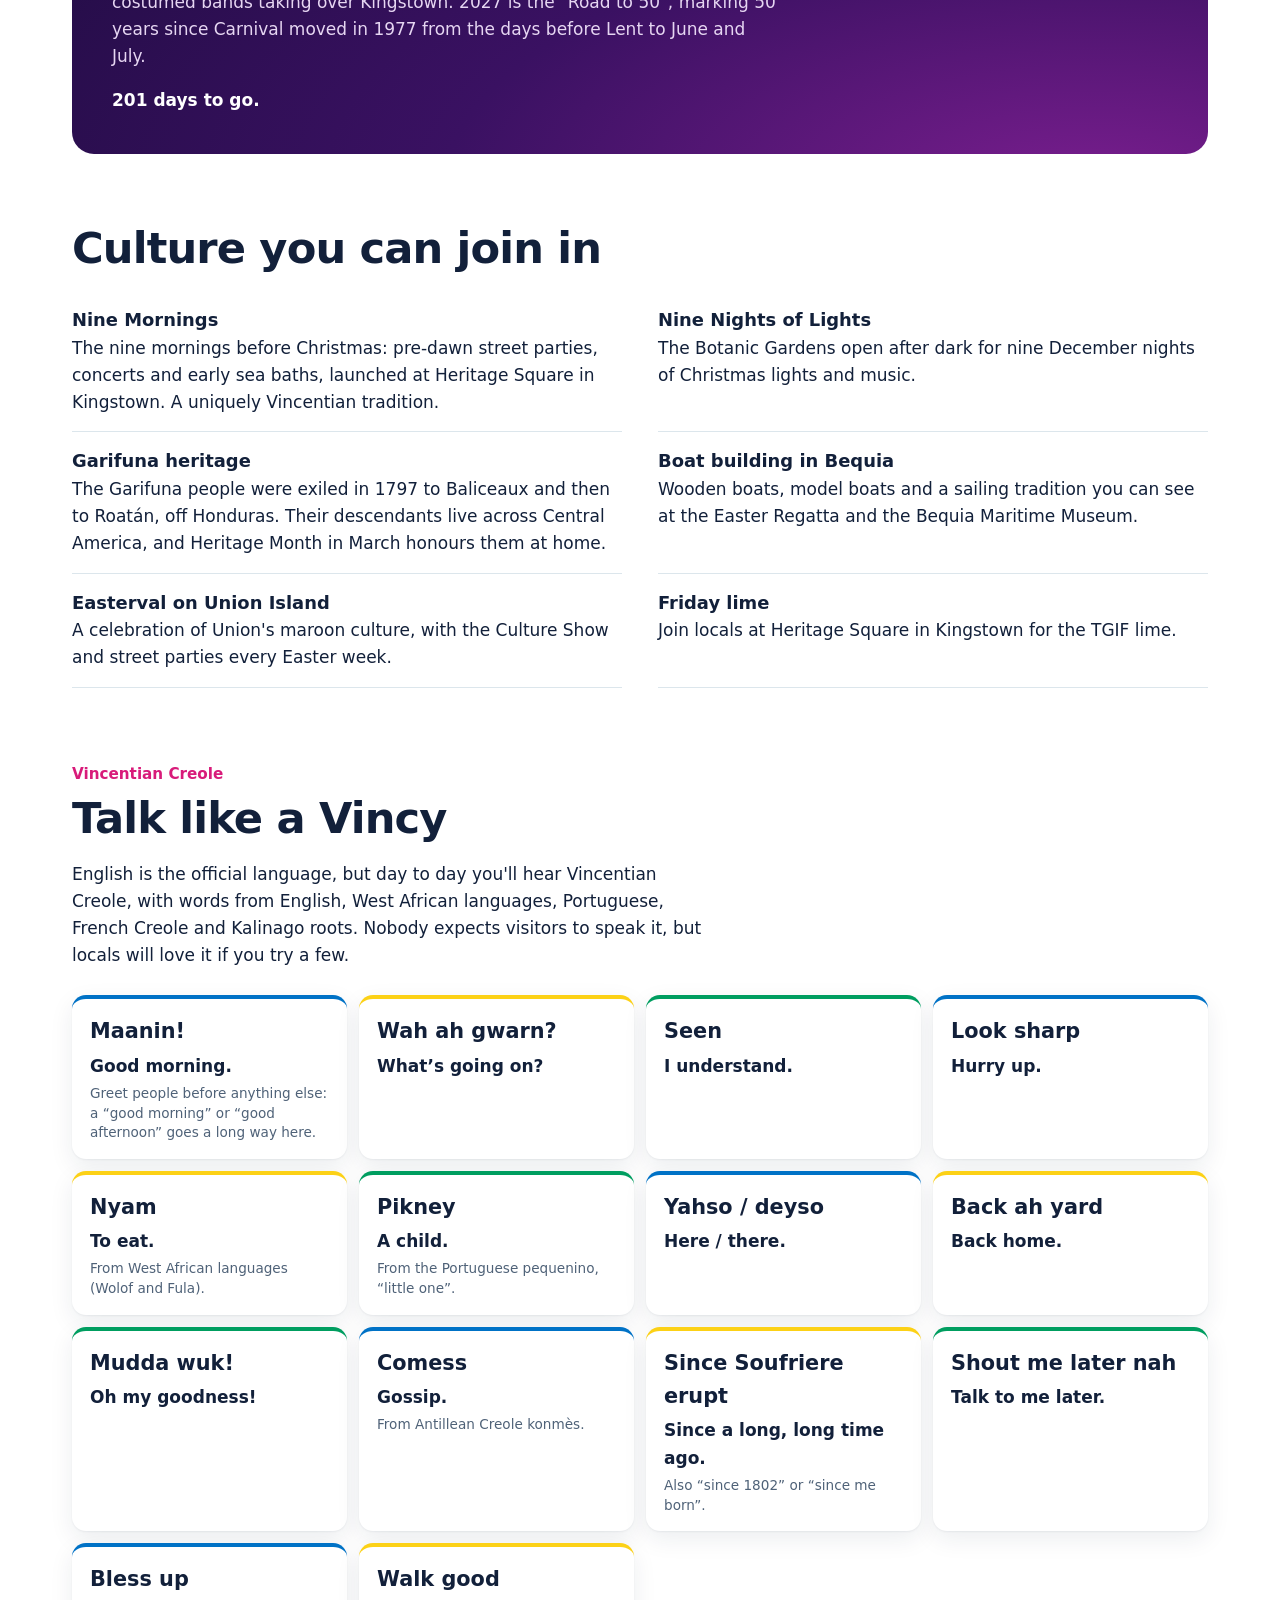
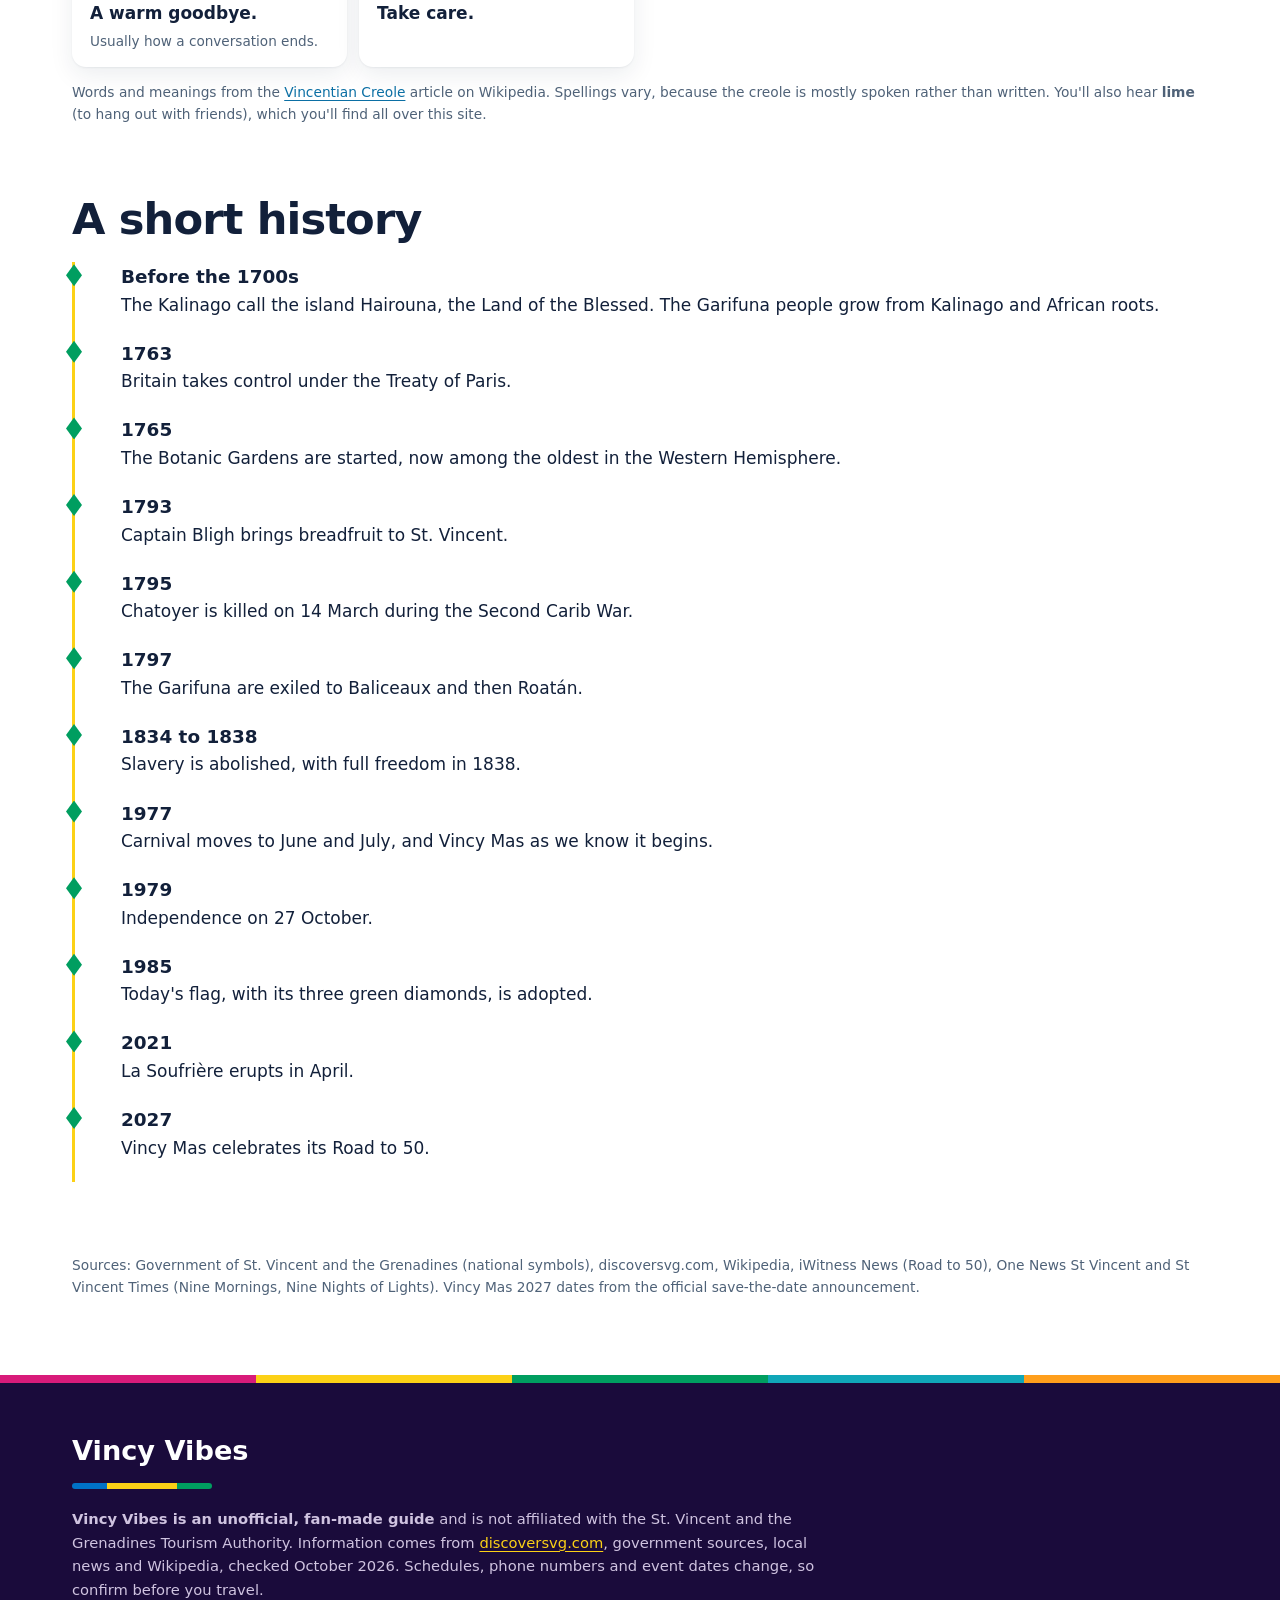
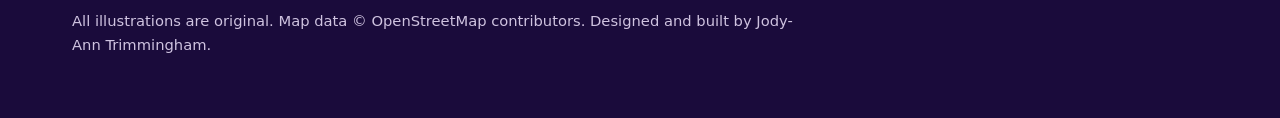
==== commit 6d810e72: "Add offline mode, live weather, EC$ converter and Talk like a Vincy" ====
--- a/culture.html
+++ b/culture.html
@@ -2,17 +2,19 @@
 <html lang="en">
 <head>
   <meta charset="utf-8">
-  <meta http-equiv="Content-Security-Policy" content="default-src 'self'; script-src 'self' https://unpkg.com/leaflet@1.9.4/dist/leaflet.js; style-src 'self' 'unsafe-inline' https://fonts.googleapis.com https://unpkg.com/leaflet@1.9.4/dist/leaflet.css; font-src https://fonts.gstatic.com; img-src 'self' data: https://tile.openstreetmap.org https://unpkg.com/leaflet@1.9.4/dist/images/; connect-src 'self'; object-src 'none'; base-uri 'self'; form-action 'self'">
+  <meta http-equiv="Content-Security-Policy" content="default-src 'self'; script-src 'self' https://unpkg.com/leaflet@1.9.4/dist/leaflet.js; style-src 'self' 'unsafe-inline' https://fonts.googleapis.com https://unpkg.com/leaflet@1.9.4/dist/leaflet.css; font-src https://fonts.gstatic.com; img-src 'self' data: https://tile.openstreetmap.org https://unpkg.com/leaflet@1.9.4/dist/images/; connect-src 'self' https://api.open-meteo.com https://marine-api.open-meteo.com; object-src 'none'; base-uri 'self'; form-action 'self'">
   <meta name="referrer" content="strict-origin-when-cross-origin">
   <meta name="viewport" content="width=device-width, initial-scale=1">
   <title>Independence and culture · Vincy Vibes</title>
   <meta name="description" content="Independence Day, national symbols, Vincy Mas 2027 Road to 50, and the culture and history of St. Vincent and the Grenadines.">
   <meta name="theme-color" content="#1A0B3B">
-  <link rel="icon" href="img/favicon.svg?v=20261021" type="image/svg+xml">
+  <link rel="icon" href="img/favicon.svg?v=20261022" type="image/svg+xml">
+  <link rel="manifest" href="manifest.webmanifest?v=20261022">
+  <link rel="apple-touch-icon" href="img/icon-192.png?v=20261022">
   <link rel="preconnect" href="https://fonts.googleapis.com">
   <link rel="preconnect" href="https://fonts.gstatic.com" crossorigin>
   <link rel="stylesheet" href="https://fonts.googleapis.com/css2?family=Bricolage+Grotesque:opsz,wght@12..96,600;12..96,700;12..96,800&family=Manrope:wght@400;500;600;700;800&display=swap">
-  <link rel="stylesheet" href="css/style.css?v=20261021">
+  <link rel="stylesheet" href="css/style.css?v=20261022">
 </head>
 <body>
 <header class="topbar">
@@ -88,6 +90,31 @@
     </ul>
   </section>
 
+  <section aria-labelledby="talk-title" class="talk">
+    <div class="section-intro">
+      <span class="kicker">Vincentian Creole</span>
+      <h2 id="talk-title">Talk like a Vincy</h2>
+      <p>English is the official language, but day to day you'll hear Vincentian Creole, with words from English, West African languages, Portuguese, French Creole and Kalinago roots. Nobody expects visitors to speak it, but locals will love it if you try a few.</p>
+    </div>
+    <ul class="say-grid">
+      <li class="say"><strong lang="svc">Maanin!</strong><span>Good morning.</span><small>Greet people before anything else: a “good morning” or “good afternoon” goes a long way here.</small></li>
+      <li class="say"><strong lang="svc">Wah ah gwarn?</strong><span>What’s going on?</span></li>
+      <li class="say"><strong lang="svc">Seen</strong><span>I understand.</span></li>
+      <li class="say"><strong lang="svc">Look sharp</strong><span>Hurry up.</span></li>
+      <li class="say"><strong lang="svc">Nyam</strong><span>To eat.</span><small>From West African languages (Wolof and Fula).</small></li>
+      <li class="say"><strong lang="svc">Pikney</strong><span>A child.</span><small>From the Portuguese pequenino, “little one”.</small></li>
+      <li class="say"><strong lang="svc">Yahso / deyso</strong><span>Here / there.</span></li>
+      <li class="say"><strong lang="svc">Back ah yard</strong><span>Back home.</span></li>
+      <li class="say"><strong lang="svc">Mudda wuk!</strong><span>Oh my goodness!</span></li>
+      <li class="say"><strong lang="svc">Comess</strong><span>Gossip.</span><small>From Antillean Creole konmès.</small></li>
+      <li class="say"><strong lang="svc">Since Soufriere erupt</strong><span>Since a long, long time ago.</span><small>Also “since 1802” or “since me born”.</small></li>
+      <li class="say"><strong lang="svc">Shout me later nah</strong><span>Talk to me later.</span></li>
+      <li class="say"><strong lang="svc">Bless up</strong><span>A warm goodbye.</span><small>Usually how a conversation ends.</small></li>
+      <li class="say"><strong lang="svc">Walk good</strong><span>Take care.</span></li>
+    </ul>
+    <p class="footnote">Words and meanings from the <a href="https://en.wikipedia.org/wiki/Vincentian_Creole">Vincentian Creole</a> article on Wikipedia. Spellings vary, because the creole is mostly spoken rather than written. You'll also hear <strong>lime</strong> (to hang out with friends), which you'll find all over this site.</p>
+  </section>
+
   <section aria-labelledby="time-title">
     <h2 id="time-title">A short history</h2>
     <ol class="timeline">
@@ -109,6 +136,7 @@
 </div>
 
 </main>
+<div class="net-toast" id="net-toast" role="status" hidden></div>
 <div class="confetti-edge" aria-hidden="true"></div>
 <footer class="footer">
   <div class="wrap">
@@ -116,10 +144,11 @@
     <div class="stripe" aria-hidden="true"><span class="s-blue"></span><span class="s-gold"></span><span class="s-green"></span></div>
     <p><strong>Vincy Vibes is an unofficial, fan-made guide</strong> and is not affiliated with the St. Vincent and the Grenadines Tourism Authority. Information comes from <a href="https://discoversvg.com/">discoversvg.com</a>, government sources, local news and Wikipedia, checked October 2026. Schedules, phone numbers and event dates change, so confirm before you travel.</p>
     <p>All illustrations are original. Map data &copy; OpenStreetMap contributors. Designed and built by Jody-Ann Trimmingham.</p>
+    <p class="app-line"><button type="button" class="install-btn" id="install-btn" hidden>Install Vincy Vibes on this device</button> <span id="offline-ready"></span></p>
   </div>
 </footer>
-<script src="js/data/islands.js?v=20261021"></script>
-<script src="js/site.js?v=20261021"></script>
-<script src="js/culture.js?v=20261021"></script>
+<script src="js/data/islands.js?v=20261022"></script>
+<script src="js/site.js?v=20261022"></script>
+<script src="js/culture.js?v=20261022"></script>
 </body>
 </html>
--- a/css/style.css
+++ b/css/style.css
@@ -614,3 +614,63 @@
 @media (prefers-reduced-motion: reduce) { .plan-out.in { animation: none; } }
 .plan-form input[type=date] { font: inherit; font-weight: 700; padding: 10px 16px; border: 1.5px solid #B8C7D3; border-radius: 999px; background: var(--white); color: var(--ink); min-height: 46px; }
 .plan-form select:focus, .plan-form input[type=date]:focus { outline: none; border-color: var(--magenta); box-shadow: 0 0 0 4px rgba(216,27,122,.15); }
+
+/* ---------- Weather ---------- */
+.wx-box { background: linear-gradient(160deg, #EAF6F8, #FFFFFF 70%); }
+.wx-loading { color: var(--muted); margin: 0; font-size: .95rem; }
+.wx-now { display: flex; align-items: center; gap: 12px; margin-bottom: 12px; }
+.wx-now svg { width: 56px; height: 56px; flex: none; }
+.wx-temp { font-family: var(--display); font-size: 2rem; line-height: 1; color: var(--ink); }
+.wx-f { color: var(--muted); font-weight: 700; }
+.wx-desc { margin: 4px 0 0; color: var(--muted); font-size: .92rem; }
+.wx-grid { display: grid; grid-template-columns: 1fr 1fr; gap: 10px; }
+.wx-cell { background: var(--white); border: 1px solid var(--line); border-radius: 12px; padding: 10px 12px; display: grid; gap: 1px; }
+.wx-cell strong { font-size: .98rem; color: var(--ink); }
+.wx-cell span { font-size: .8rem; color: var(--muted); }
+.wx-cell .wx-k { font-size: .7rem; font-weight: 800; letter-spacing: .07em; text-transform: uppercase; color: var(--sea); }
+.wx-week { list-style: none; padding: 0; margin: 12px 0 0; display: grid; grid-template-columns: repeat(5, minmax(0, 1fr)); gap: 6px; text-align: center; }
+.wx-week li { display: grid; justify-items: center; gap: 2px; font-size: .8rem; color: var(--muted); }
+.wx-week svg { width: 30px; height: 30px; }
+.wx-week strong { color: var(--ink); font-size: .9rem; }
+.wx-credit { font-size: .75rem; color: var(--muted); margin: 12px 0 0; }
+.plan-wx { display: flex; gap: 14px; align-items: flex-start; background: #EAF6F8; border: 1px solid #BFE3EA; border-radius: var(--r); padding: 14px 16px; margin: 0 0 18px; }
+.plan-wx svg { width: 48px; height: 48px; flex: none; }
+.plan-wx p { margin: 2px 0 0; font-size: .92rem; color: var(--muted); }
+.plan-wx strong { color: var(--ink); }
+.plan-wx .plan-wx-tip { color: var(--ink); font-weight: 600; }
+
+/* ---------- EC$ converter ---------- */
+.money { display: grid; grid-template-columns: minmax(0, 1.2fr) minmax(0, 1fr); gap: 36px; align-items: start; }
+.converter { background: radial-gradient(130% 120% at 0% 0%, var(--plum), var(--night)); color: var(--white); border-radius: var(--r-l); padding: 26px; box-shadow: var(--shadow); display: grid; gap: 12px; }
+.cv-field label { display: block; font-weight: 800; font-size: .85rem; color: var(--gold); margin-bottom: 6px; }
+.cv-input { display: flex; align-items: center; background: var(--white); border-radius: 14px; padding: 0 16px; }
+.cv-input span { font-weight: 800; color: var(--muted); }
+.cv-input input { flex: 1; min-width: 0; font: 800 1.6rem var(--display); color: var(--ink); border: 0; background: transparent; padding: 12px 10px; outline: none; }
+.cv-input:focus-within { box-shadow: 0 0 0 4px rgba(252,209,22,.6); }
+.cv-swap { justify-self: center; display: grid; place-items: center; width: 36px; height: 36px; border-radius: 50%; background: var(--gold); color: var(--night); font-size: 1.1rem; font-weight: 800; }
+.cv-quick button:focus-visible { outline: 3px solid var(--white); outline-offset: 2px; }
+.cv-rate { margin: 4px 0 0; font-size: .9rem; color: rgba(255,255,255,.8); text-align: center; }
+.cv-quick { display: flex; flex-wrap: wrap; gap: 6px; justify-content: center; }
+.cv-quick button { font: inherit; font-size: .85rem; font-weight: 700; padding: 6px 12px; border-radius: 999px; border: 1.5px solid rgba(255,255,255,.5); background: transparent; color: var(--white); cursor: pointer; }
+.cv-quick button:hover { background: rgba(255,255,255,.12); }
+@media (max-width: 860px) { .money { grid-template-columns: minmax(0, 1fr); } }
+
+/* ---------- Talk like a Vincy ---------- */
+.say-grid { list-style: none; padding: 0; margin: 20px 0 14px; display: grid; grid-template-columns: repeat(auto-fill, minmax(220px, 1fr)); gap: 12px; }
+.say { background: var(--white); border-radius: var(--r); padding: 16px 18px; box-shadow: var(--shadow); border-top: 4px solid var(--gold); display: grid; gap: 4px; align-content: start; }
+.say:nth-child(3n+1) { border-top-color: #0072C6; }
+.say:nth-child(3n+3) { border-top-color: var(--green); }
+.say strong { font-family: var(--display); font-size: 1.3rem; color: var(--ink); }
+.say span { font-weight: 600; color: var(--ink); }
+.say small { color: var(--muted); font-size: .85rem; line-height: 1.45; }
+
+/* ---------- Offline and install ---------- */
+.net-toast { position: fixed; left: 50%; bottom: 20px; transform: translateX(-50%); z-index: 2000; max-width: min(92vw, 520px); background: var(--night); color: var(--white); padding: 12px 20px; border-radius: 999px; box-shadow: 0 8px 28px rgba(0,0,0,.3); font-weight: 600; font-size: .92rem; text-align: center; border: 2px solid var(--gold); }
+.net-toast[hidden] { display: none; }
+.app-line { display: flex; flex-wrap: wrap; gap: 10px; align-items: center; font-size: .85rem; }
+.install-btn { font: inherit; font-weight: 800; padding: 8px 16px; border-radius: 999px; border: 0; background: var(--gold); color: var(--night); cursor: pointer; }
+.install-btn[hidden] { display: none; }
+.offline-list { list-style: none; padding: 0; display: grid; gap: 10px; max-width: 640px; }
+@media print { .net-toast, .app-line { display: none !important; } }
+.converter > *, .cv-field { min-width: 0; }
+.cv-input input { width: 100%; }
